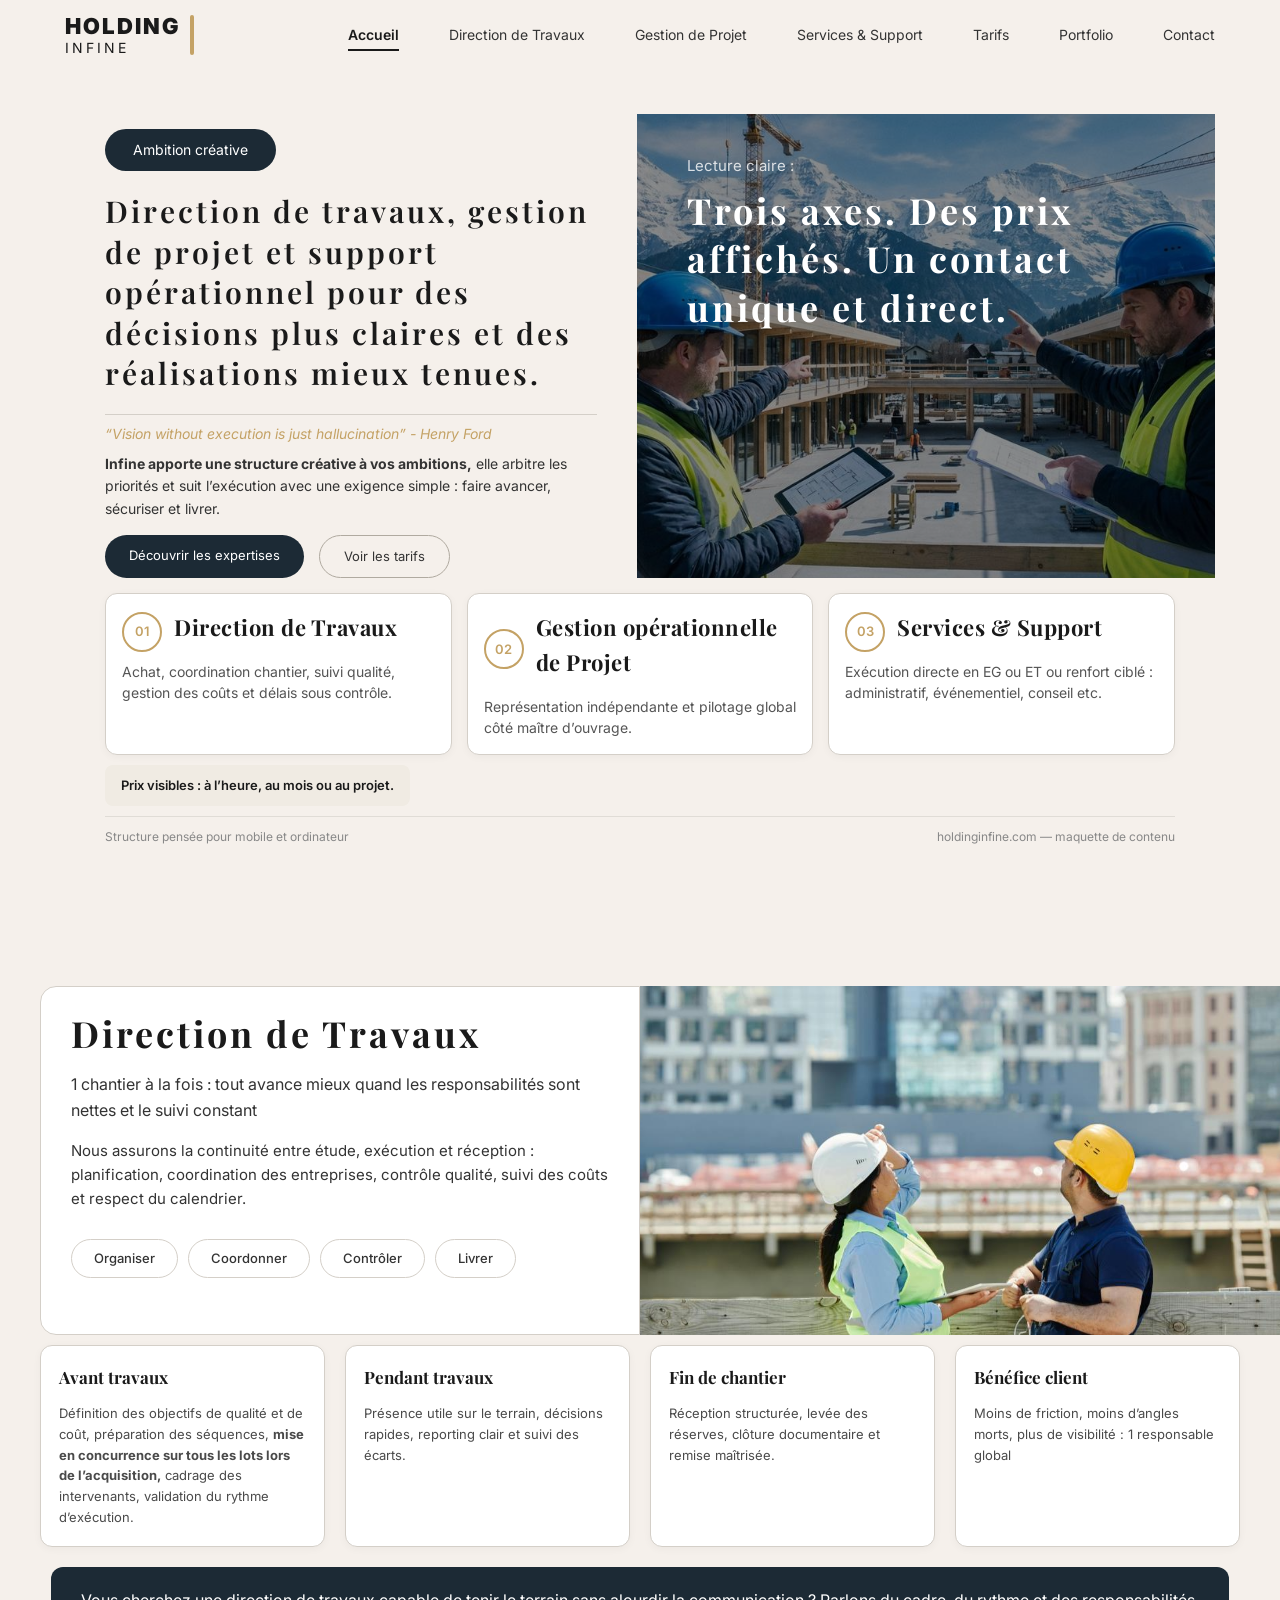
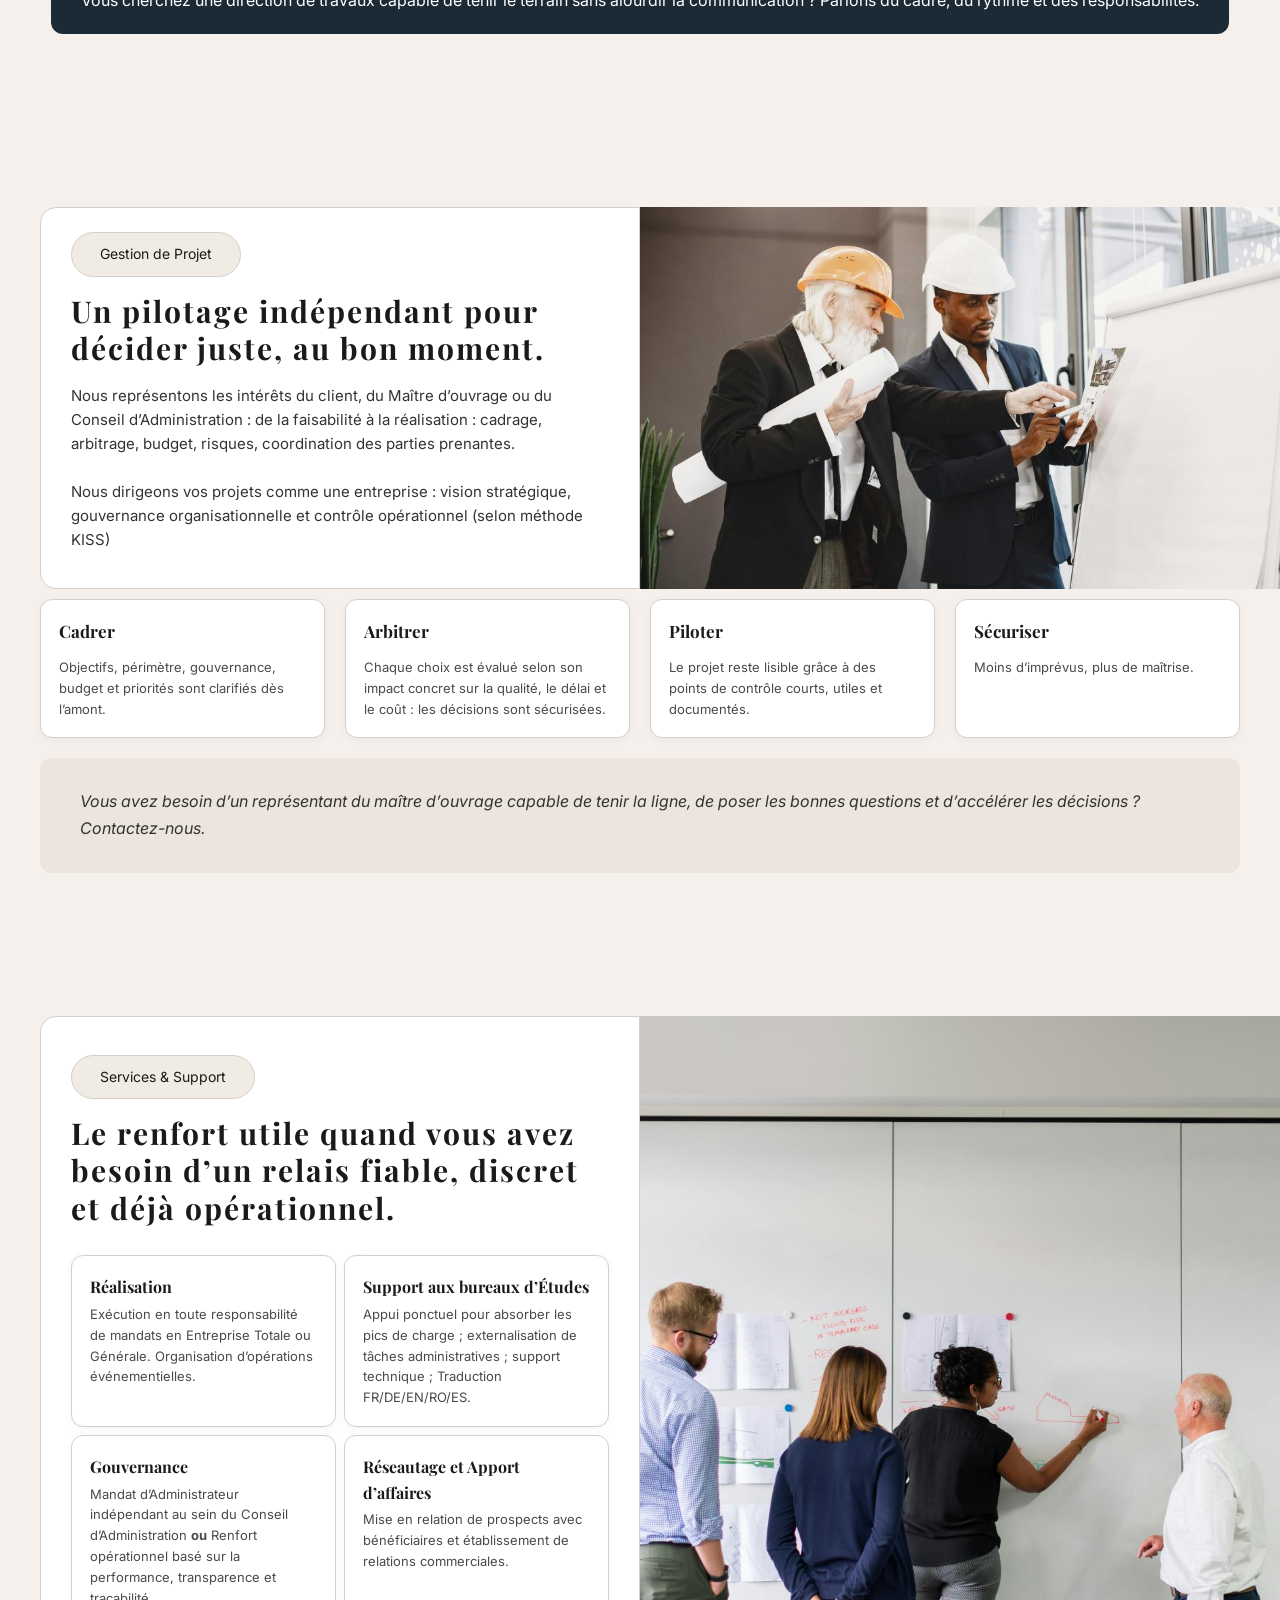
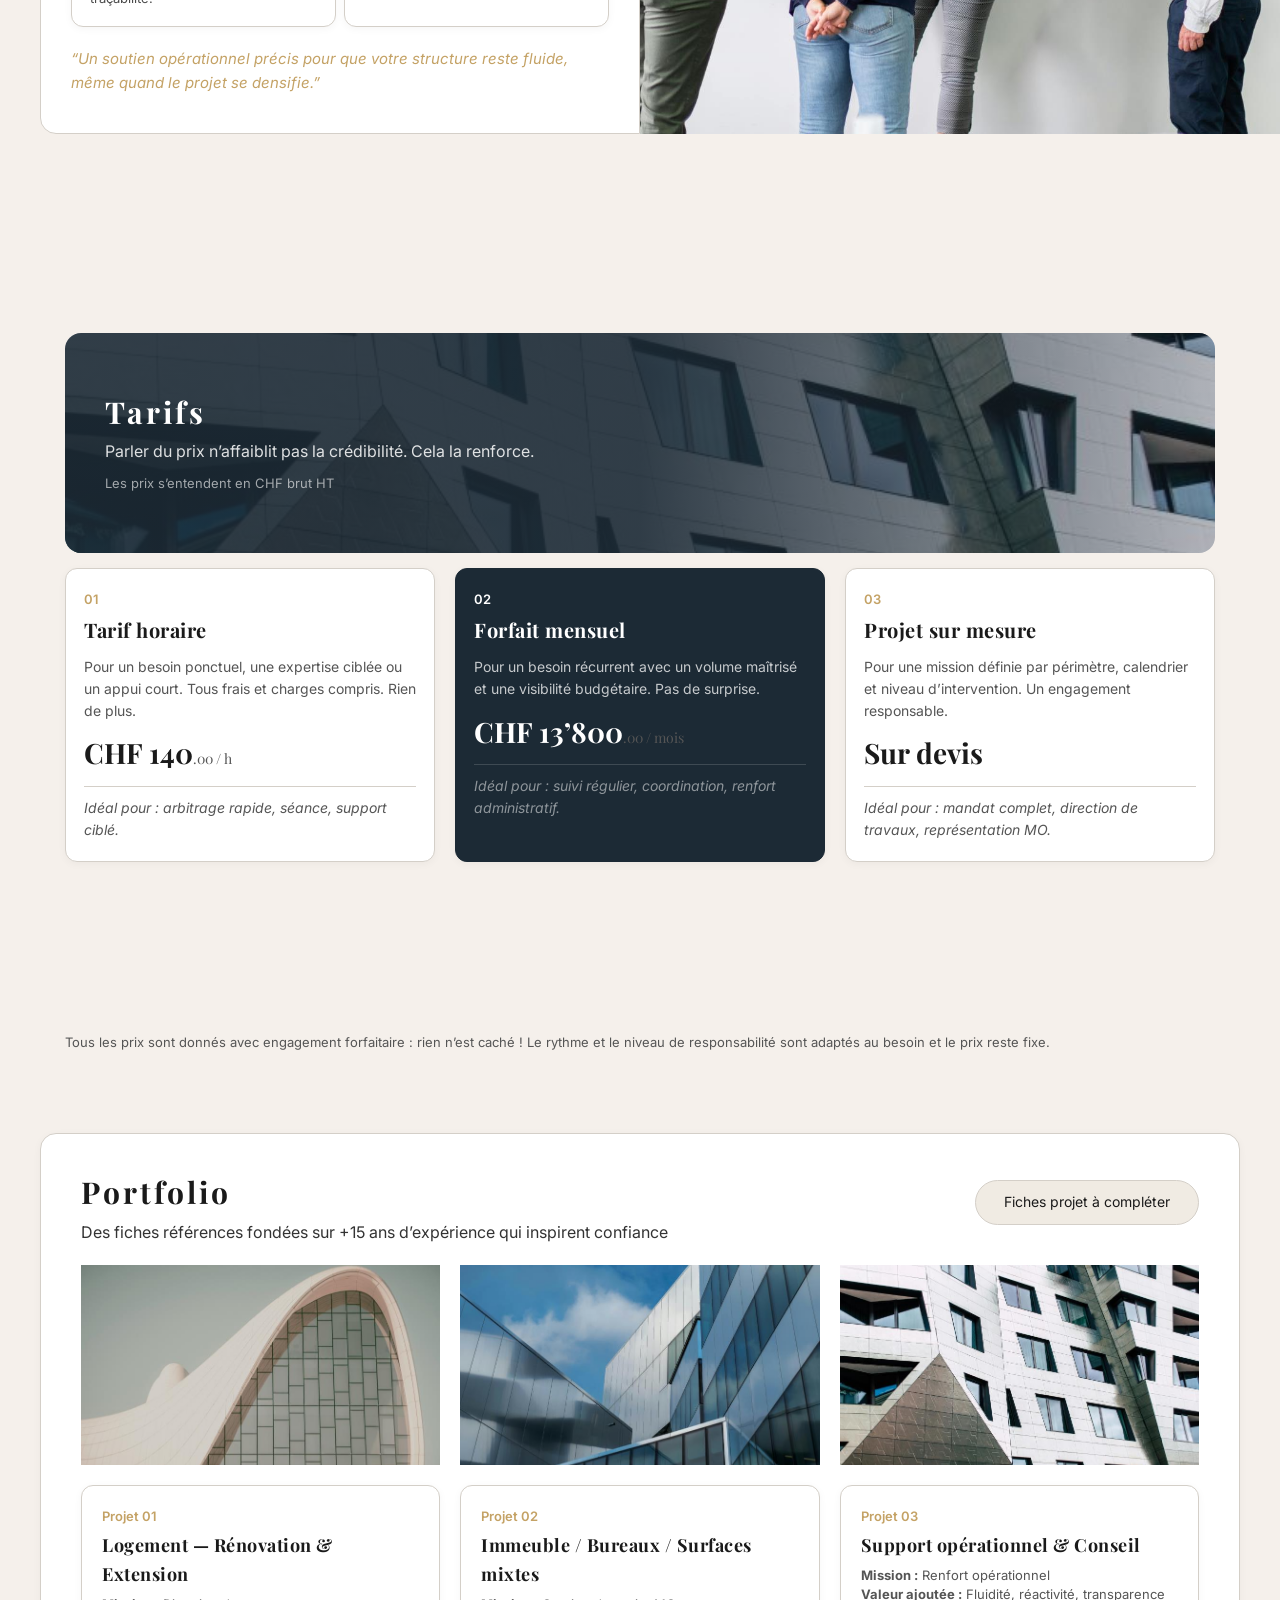
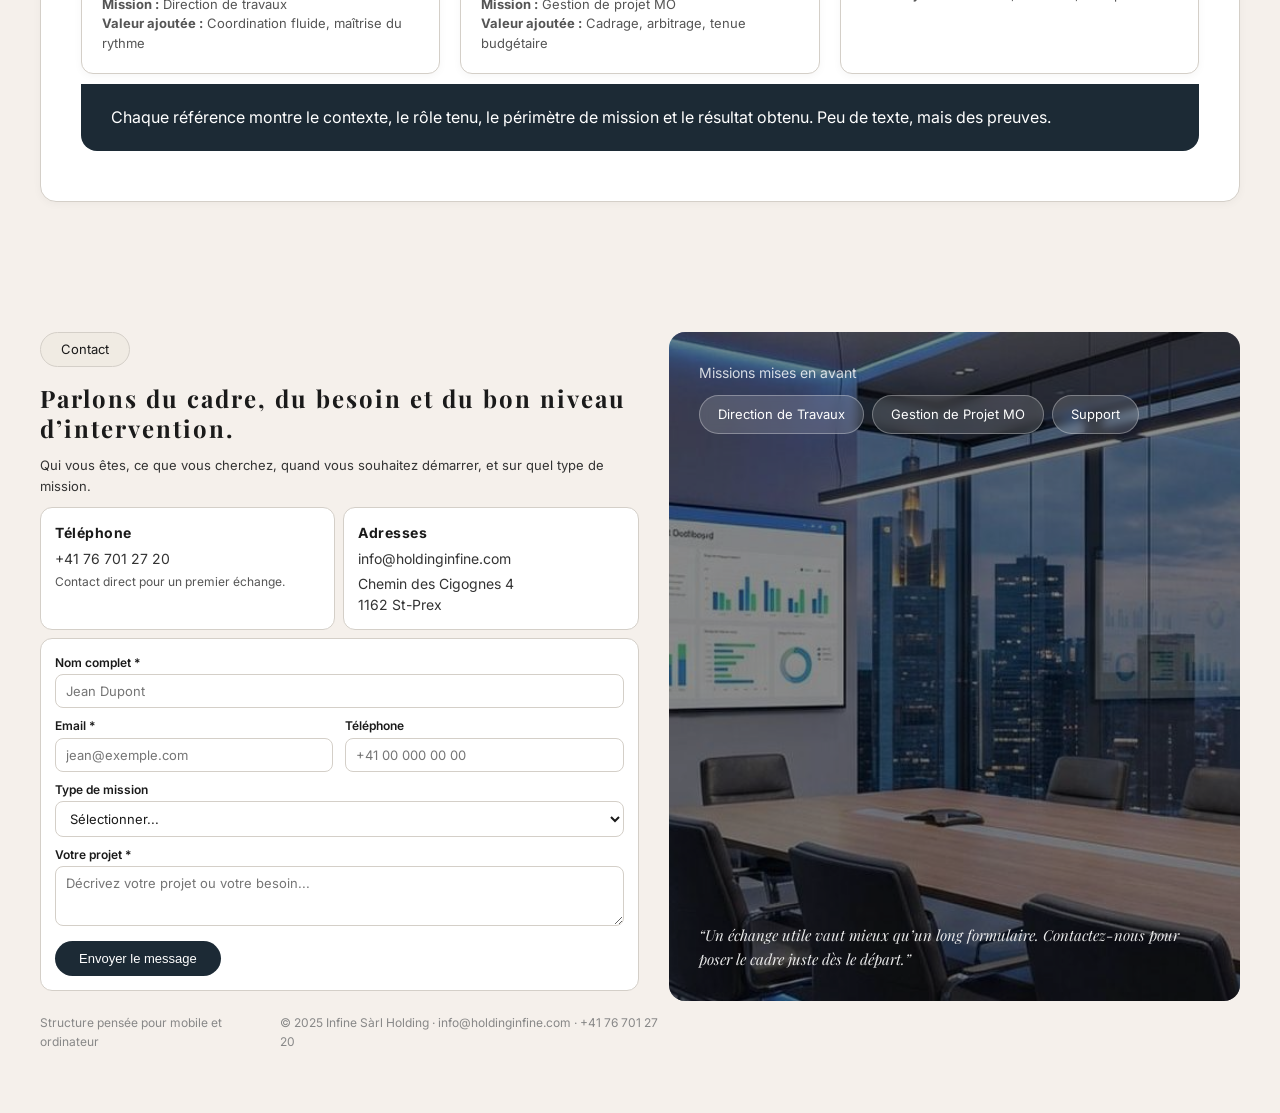
==== index.html @ 4857fe41 "Tarifs: hero image même largeur que les cartes (margin 65px)" ====
<!DOCTYPE html>
<html lang="fr">
<head>
  <meta charset="UTF-8">
  <meta name="viewport" content="width=device-width, initial-scale=1.0">
  <title>Holding Infine — Direction de Travaux & Gestion de Projet</title>
  <meta name="description" content="Direction de travaux, gestion de projet et support opérationnel. St-Prex, Suisse.">
  <link rel="preconnect" href="https://fonts.googleapis.com">
  <link href="https://fonts.googleapis.com/css2?family=Playfair+Display:ital,wght@0,400;0,600;0,700;1,400&family=Inter:wght@300;400;500;600;700;800&display=swap" rel="stylesheet">
  <style>
:root{
  --cream:#F5F0EB;--cream-dark:#EBE5DD;--gold:#C4A265;--gold-light:#D4A94B;
  --dark:#1A1A1A;--navy:#1C2A35;--body-text:#333;--gray:#555;--gray-light:#888;
  --border:#D4CFC8;--white:#FFF;--pill-bg:#F0EBE3;
}
*,*::before,*::after{box-sizing:border-box;margin:0;padding:0}
html{scroll-behavior:smooth;scroll-snap-type:y proximity}
body{font-family:'Inter',system-ui,sans-serif;color:var(--dark);background:var(--cream);font-size:15px;line-height:1.6}

/* NAV */
nav{position:sticky;top:0;z-index:100;background:var(--cream);padding:0 65px;display:flex;align-items:center;justify-content:space-between;height:70px}
.nav-brand{display:flex;align-items:center;gap:10px;text-decoration:none;color:var(--dark)}
.nav-brand-text{line-height:1.15}
.nav-brand-text .top{font-weight:900;font-size:22px;letter-spacing:2px;display:block}
.nav-brand-text .bot{font-weight:400;font-size:14px;letter-spacing:3px;color:var(--dark);display:block}
.nav-brand-bar{width:4px;height:40px;background:var(--gold);border-radius:2px}
.nav-links{display:flex;gap:50px;list-style:none;align-items:center}
.nav-links a{text-decoration:none;color:#333;font-size:14px;font-weight:400;padding-bottom:6px;border-bottom:2px solid transparent;transition:all .2s;white-space:nowrap}
.nav-links a:hover{color:var(--dark)}
.nav-links a.active{color:var(--dark);font-weight:600;border-bottom-color:var(--dark)}
.nav-toggle{display:none;background:none;border:none;cursor:pointer;flex-direction:column;gap:5px;padding:4px}
.nav-toggle span{display:block;width:22px;height:2px;background:var(--dark);border-radius:2px}

.container{max-width:1200px;margin:0 auto;padding:0 65px}

/* PILLS */
.pill{display:inline-block;padding:10px 28px;border-radius:25px;font-size:14px;font-weight:400}
.pill-dark{background:var(--navy);color:var(--white)}
.pill-light{background:var(--pill-bg);color:var(--dark);border:1px solid var(--border)}
.pill-outline{background:transparent;color:var(--body-text);border:1px solid var(--border);padding:8px 22px;font-size:13px;font-weight:500}

/* BUTTONS */
.btn{display:inline-block;padding:10px 24px;border-radius:25px;font-size:13px;font-weight:400;text-decoration:none;transition:all .2s;cursor:pointer;border:none}
.btn-dark{background:var(--navy);color:var(--white)}
.btn-dark:hover{background:#2B3545}
.btn-outline{border:1.5px solid #B0AAA0;color:#333;background:transparent}
.btn-outline:hover{background:var(--navy);color:var(--white)}
.btn-group{display:flex;gap:15px;flex-wrap:wrap}

/* TYPE */
h1,.h1{font-family:'Playfair Display',serif;font-size:36px;font-weight:600;line-height:1.4;color:var(--dark);letter-spacing:3px}
h2{font-family:'Playfair Display',serif;font-size:30px;font-weight:700;line-height:1.25;color:var(--dark);letter-spacing:3px;margin-bottom:8px}
h3{font-family:'Playfair Display',serif;font-size:22px;font-weight:700;color:var(--dark);letter-spacing:.5px;margin-bottom:8px}
h4{font-family:'Playfair Display',serif;font-size:17px;font-weight:700;color:var(--dark);margin-bottom:12px}
.sub{font-size:16px;color:var(--body-text);line-height:1.6}
.body-text{font-size:15px;color:var(--body-text);line-height:1.6}
.gold-italic{font-style:italic;color:var(--gold);font-size:14px;border-top:1px solid var(--border);padding-top:8px;margin-top:20px;margin-bottom:8px}

/* ===== PAGE 1: HERO ===== */
.hero{padding:15px 0 0}
.hero-grid{display:grid;grid-template-columns:46% 54%;gap:40px;min-height:420px}
.hero-left{padding:15px 0 0;display:flex;flex-direction:column}
.hero-left .pill{margin-bottom:20px;width:fit-content}
.hero-left h1{margin-bottom:0;font-size:30px;line-height:1.35}
.hero-left .body-text{margin-bottom:15px;font-size:14px}
.hero-right{position:relative;min-height:320px}
.hero-right img{width:100%;height:100%;object-fit:cover;display:block}
.hero-overlay{position:absolute;inset:0;background:rgba(0,0,0,.45);padding:40px 50px;display:flex;flex-direction:column;justify-content:flex-start}
.hero-overlay .label{font-size:15px;color:rgba(255,255,255,.8);margin-bottom:8px}
.hero-overlay p{font-family:'Playfair Display',serif;font-size:36px;font-weight:700;color:var(--white);line-height:1.35;letter-spacing:3px;max-width:500px}

/* SERVICE STRIP */
.svc-strip{display:grid;grid-template-columns:repeat(3,1fr);gap:15px;margin-top:15px}
.svc-card{background:var(--white);border:1px solid var(--border);border-radius:12px;padding:16px 16px;box-shadow:0 2px 8px rgba(0,0,0,.04)}
.svc-head{display:flex;align-items:center;gap:12px;margin-bottom:8px}
.svc-num{width:40px;height:40px;border-radius:50%;border:2px solid var(--gold);display:flex;align-items:center;justify-content:center;font-size:13px;font-weight:600;color:var(--gold);flex-shrink:0}
.svc-card h3{font-size:22px;letter-spacing:.5px}
.svc-card p{font-size:14px;color:var(--gray);line-height:1.5}
.prix-pill{display:inline-block;background:var(--pill-bg);color:var(--dark);padding:10px 16px;border-radius:8px;font-size:13px;font-weight:600;margin-top:10px}
.page-foot{display:flex;justify-content:space-between;padding:10px 0;margin-top:10px;border-top:1px solid #E0DCD6;font-size:12px;color:var(--gray-light)}

/* ===== INNER PAGES: 2-COL ===== */
.slide{scroll-snap-align:start;scroll-margin-top:70px}
.page-2col{display:grid;grid-template-columns:1fr 1fr;gap:0;margin:20px auto;max-width:1200px;min-height:460px}
.page-2col .page-img:last-child{margin-right:-65px}
.page-img{position:relative;overflow:hidden}
.page-img img{width:100%;height:100%;object-fit:cover;display:block}
.page-text-card{background:var(--white);border:1px solid var(--border);border-radius:0 16px 16px 0;padding:24px 30px;display:flex;flex-direction:column;justify-content:center}
.page-text-card.left-radius{border-radius:16px 0 0 16px}
.page-text-card .pill{margin-bottom:16px;width:fit-content}
.page-text-card h2{font-size:36px;letter-spacing:3px;margin-bottom:16px}
.page-text-card .sub{margin-bottom:16px}
.page-text-card .body-text{margin-bottom:12px}

/* TAGS */
.tags{display:flex;gap:10px;flex-wrap:wrap;margin:16px 0}

/* CARD GRIDS */
.card-row{display:grid;gap:20px;margin:20px auto;max-width:1200px;padding:0 0}
.card-row.cols-4{grid-template-columns:repeat(4,1fr)}
.card-row.cols-3{grid-template-columns:repeat(3,1fr)}
.card-row.cols-2{grid-template-columns:repeat(2,1fr)}
.card{background:var(--white);border:1px solid var(--border);border-radius:12px;padding:18px;box-shadow:0 2px 8px rgba(0,0,0,.04)}
.card p{font-size:13px;color:#4A4A4A;line-height:1.6}

/* DARK BANNER */
.dark-banner{background:var(--navy);color:var(--white);border-radius:12px;padding:20px 30px;margin:20px auto;max-width:1200px}
.dark-banner p{font-size:16px;line-height:1.7}
.dark-banner a{color:var(--white);text-decoration:none}

/* CTA BANNER */
.cta-banner{background:var(--cream-dark);border-radius:12px;padding:30px 40px;margin:20px auto;max-width:1200px}
.cta-banner p{font-size:16px;color:var(--body-text);line-height:1.7;font-style:italic}

/* SECTION BLOCK */
.section-block{margin:20px auto;max-width:1200px;background:var(--white);border:1px solid var(--border);border-radius:16px;padding:40px;box-shadow:0 2px 8px rgba(0,0,0,.04)}

/* TARIFS */
.tarif-hero{position:relative;border-radius:16px;overflow:hidden;margin:0 65px;height:220px}
.tarif-hero img{width:100%;height:100%;object-fit:cover;display:block}
.tarif-hero-overlay{position:absolute;inset:0;background:linear-gradient(to right,rgba(28,42,53,.9) 50%,rgba(28,42,53,.3) 100%);padding:40px;display:flex;flex-direction:column;justify-content:center}
.tarif-hero-overlay h2{color:var(--white);letter-spacing:3px}
.tarif-hero-overlay .sub{color:rgba(255,255,255,.85)}
.tarif-hero-overlay .ht{font-size:13px;color:rgba(255,255,255,.6);margin-top:8px}

.pricing-grid{display:grid;grid-template-columns:repeat(3,1fr);gap:20px;margin:15px 65px}
.pricing-card{background:var(--white);border:1px solid var(--border);border-radius:12px;padding:20px 18px;box-shadow:0 2px 8px rgba(0,0,0,.04)}
.pricing-card.dark{background:var(--navy);color:var(--white);border-color:var(--navy)}
.pricing-card.dark h3,.pricing-card.dark .price,.pricing-card.dark .pricing-num{color:var(--white)}
.pricing-card.dark p{color:rgba(255,255,255,.75)}
.pricing-card.dark .pricing-ideal{color:rgba(255,255,255,.5)}
.pricing-card.dark .price{color:var(--white)}
.pricing-card.dark hr{border-color:rgba(255,255,255,.15)}
.pricing-num{font-size:13px;font-weight:600;color:var(--gold);margin-bottom:4px}
.pricing-card h3{font-family:'Playfair Display',serif;font-size:20px;font-weight:700;margin-bottom:10px}
.price{font-family:'Playfair Display',serif;font-size:28px;font-weight:700;margin:10px 0 6px}
.price span{font-size:14px;font-weight:400;color:var(--gray)}
.pricing-card p{font-size:14px;color:var(--gray);line-height:1.55}
.pricing-card hr{border:none;border-top:1px solid var(--border);margin:10px 0}
.pricing-ideal{font-size:13px;color:var(--gray-light);font-style:italic}

/* PORTFOLIO */
.portfolio-imgs{display:grid;grid-template-columns:repeat(3,1fr);gap:20px;margin-bottom:20px}
.portfolio-imgs img{width:100%;height:200px;object-fit:cover;display:block}
.portfolio-cards{display:grid;grid-template-columns:repeat(3,1fr);gap:20px}
.pf-card{background:var(--white);border:1px solid var(--border);border-radius:12px;padding:20px;box-shadow:0 2px 8px rgba(0,0,0,.04)}
.pf-num{font-size:13px;font-weight:600;color:var(--gold);margin-bottom:4px}
.pf-card h3{font-size:18px;margin-bottom:6px}
.pf-card p{font-size:13px;color:var(--gray);line-height:1.5}

/* CONTACT */
.contact-2col{display:grid;grid-template-columns:1.1fr 1fr;gap:0;margin:20px auto;max-width:1200px;overflow:hidden}
.contact-left{padding:0 30px 0 0}
.contact-left .pill{margin-bottom:16px;display:inline-block}
.contact-left h2{letter-spacing:3px;margin-bottom:12px}
.contact-cards{display:grid;grid-template-columns:1fr 1fr;gap:8px;margin:10px 0}
.contact-card{background:var(--white);border:1px solid var(--border);border-radius:12px;padding:14px}
.contact-card.wide{grid-column:1/-1}
.contact-card strong{display:block;font-size:14px;font-weight:700;letter-spacing:.5px;margin-bottom:4px}
.contact-card p{font-size:14px;color:var(--body-text);line-height:1.5}
.contact-card a{color:var(--body-text);text-decoration:none}
.contact-right{position:relative;min-height:auto;border-radius:16px;overflow:hidden}
.contact-right img{width:100%;height:100%;object-fit:cover;display:block}
.contact-right-overlay{position:absolute;inset:0;background:rgba(0,0,0,.45);display:flex;flex-direction:column;justify-content:space-between;padding:30px}
.contact-right-overlay .top-label{font-size:14px;color:rgba(255,255,255,.8);margin-bottom:10px}
.contact-right-overlay .pills{display:flex;gap:8px;flex-wrap:wrap}
.pill-frosted{display:inline-block;background:rgba(255,255,255,.15);color:var(--white);border:1px solid rgba(255,255,255,.3);padding:8px 18px;border-radius:25px;font-size:13px;backdrop-filter:blur(4px)}
.contact-right-overlay .bottom-quote{font-family:'Playfair Display',serif;font-style:italic;font-size:15px;color:rgba(255,255,255,.9);line-height:1.6}

/* FORM */
.form-group{margin-bottom:8px}
.form-group label{display:block;font-size:12px;font-weight:600;margin-bottom:2px;color:var(--dark)}
.form-group input,.form-group select,.form-group textarea{width:100%;padding:8px 10px;border:1.5px solid var(--border);border-radius:8px;font-family:inherit;font-size:13px;color:var(--dark);background:var(--white);transition:border-color .2s}
.form-group input:focus,.form-group select:focus,.form-group textarea:focus{outline:none;border-color:var(--gold)}
.form-group textarea{resize:vertical;min-height:60px}

/* FOOTER */
footer{padding:18px 65px;display:flex;justify-content:space-between;font-size:12px;color:var(--gray-light);border-top:1px solid #E0DCD6;margin-top:25px}
footer a{color:var(--gray-light);text-decoration:none}
footer a:hover{color:var(--gold)}


/* SLIDES */
.slide{min-height:calc(100vh - 70px);display:flex;flex-direction:column;justify-content:center;padding:10px 0;overflow:hidden}
.slide-compact{min-height:calc(100vh - 70px);display:flex;flex-direction:column;justify-content:center;padding:10px 0}
.slide .page-2col{margin:0 auto!important;min-height:auto!important;flex-shrink:0}
.slide .card-row{margin:10px auto!important;max-width:1200px}
.slide .dark-banner{margin:10px auto!important}
.slide .cta-banner{margin:10px auto!important}

/* MOBILE */
@media(max-width:900px){
  nav{padding:0 20px}
  .container{padding:0 20px}
  .nav-links{display:none;flex-direction:column;position:absolute;top:70px;left:0;right:0;background:var(--cream);padding:16px 20px;border-bottom:1px solid var(--border);z-index:99;gap:8px}
  .nav-links.open{display:flex}
  .nav-toggle{display:flex}
  .hero-grid,.page-2col,.contact-2col{grid-template-columns:1fr}
  .hero-right,.page-img,.contact-right{min-height:250px}
  .svc-strip,.card-row.cols-4,.card-row.cols-3,.card-row.cols-2,.pricing-grid,.portfolio-imgs,.portfolio-cards,.contact-cards{grid-template-columns:1fr}
  .page-text-card{border-radius:0 0 16px 16px!important;padding:24px 20px}
  footer{flex-direction:column;gap:4px;text-align:center;padding:18px 20px}
}
  </style>
  <script>
  document.addEventListener('DOMContentLoaded',function(){
    var links=document.querySelectorAll('.nav-links a');
    var ids=['accueil','direction','gestion','support','tarifs','portfolio','contact'];
    var isScrolling=false;

    // Update active nav on scroll
    function updateNav(){
      var st=window.scrollY+120;
      for(var i=ids.length-1;i>=0;i--){
        var el=document.getElementById(ids[i]);
        if(el&&el.offsetTop<=st){
          links.forEach(function(a){a.classList.remove('active')});
          links[i].classList.add('active');
          break;
        }
      }
    }
    window.addEventListener('scroll',updateNav);

    // PowerPoint-style: scroll snaps to next/prev section
    var currentIdx=0;
    function getClosestSection(){
      var st=window.scrollY+200;
      for(var i=ids.length-1;i>=0;i--){
        var el=document.getElementById(ids[i]);
        if(el&&el.offsetTop<=st) return i;
      }
      return 0;
    }

    window.addEventListener('wheel',function(e){
      if(isScrolling) { e.preventDefault(); return; }
      currentIdx=getClosestSection();
      if(e.deltaY>0){
        // Scroll down
        if(currentIdx<ids.length-1){
          e.preventDefault();
          isScrolling=true;
          currentIdx++;
          document.getElementById(ids[currentIdx]).scrollIntoView({behavior:'smooth',block:'start'});
          setTimeout(function(){isScrolling=false},800);
        }
      } else {
        // Scroll up
        if(currentIdx>0){
          e.preventDefault();
          isScrolling=true;
          currentIdx--;
          document.getElementById(ids[currentIdx]).scrollIntoView({behavior:'smooth',block:'start'});
          setTimeout(function(){isScrolling=false},800);
        }
      }
    },{passive:false});

    // Nav clicks also update index
    links.forEach(function(a,i){
      a.addEventListener('click',function(e){
        e.preventDefault();
        currentIdx=i;
        isScrolling=true;
        document.getElementById(ids[i]).scrollIntoView({behavior:'smooth',block:'start'});
        setTimeout(function(){isScrolling=false},800);
      });
    });
  });
  </script>
</head>
<body>

<nav>
  <a class="nav-brand" href="#accueil">
    <div class="nav-brand-text"><span class="top">HOLDING</span><span class="bot">INFINE</span></div>
    <div class="nav-brand-bar"></div>
  </a>
  <button class="nav-toggle" onclick="this.nextElementSibling.classList.toggle('open')"><span></span><span></span><span></span></button>
  <ul class="nav-links">
    <li><a href="#accueil" class="active">Accueil</a></li>
    <li><a href="#direction">Direction de Travaux</a></li>
    <li><a href="#gestion">Gestion de Projet</a></li>
    <li><a href="#support">Services &amp; Support</a></li>
    <li><a href="#tarifs">Tarifs</a></li>
    <li><a href="#portfolio">Portfolio</a></li>
    <li><a href="#contact">Contact</a></li>
  </ul>
</nav>

<!-- ===== ACCUEIL ===== -->
<div id="accueil" class="slide"><section class="hero" style="padding:0;width:100%">
  <div class="container">
    <div class="hero-grid">
      <div class="hero-left">
        <span class="pill pill-dark">Ambition cr&eacute;ative</span>
        <h1>Direction de travaux, gestion de projet et support op&eacute;rationnel pour des d&eacute;cisions plus claires et des r&eacute;alisations mieux tenues.</h1>
        <p class="gold-italic">&ldquo;Vision without execution is just hallucination&rdquo; - Henry Ford</p>
        <p class="body-text"><strong>Infine apporte une structure cr&eacute;ative &agrave; vos ambitions,</strong> elle arbitre les priorit&eacute;s et suit l&rsquo;ex&eacute;cution avec une exigence simple&nbsp;: faire avancer, s&eacute;curiser et livrer.</p>
        <div class="btn-group">
          <a href="#direction" class="btn btn-dark">D&eacute;couvrir les expertises</a>
          <a href="#tarifs" class="btn btn-outline">Voir les tarifs</a>
        </div>
      </div>
      <div class="hero-right">
        <img src="assets/hero-direction.jpg" alt="Architecture">
        <div class="hero-overlay">
          <span class="label">Lecture claire&nbsp;:</span>
          <p>Trois axes. Des prix affich&eacute;s. Un contact unique et direct.</p>
        </div>
      </div>
    </div>
    <div class="svc-strip">
      <div class="svc-card"><div class="svc-head"><div class="svc-num">01</div><h3>Direction de Travaux</h3></div><p>Achat, coordination chantier, suivi qualit&eacute;, gestion des co&ucirc;ts et d&eacute;lais sous contr&ocirc;le.</p></div>
      <div class="svc-card"><div class="svc-head"><div class="svc-num">02</div><h3>Gestion op&eacute;rationnelle de Projet</h3></div><p>Repr&eacute;sentation ind&eacute;pendante et pilotage global c&ocirc;t&eacute; ma&icirc;tre d&rsquo;ouvrage.</p></div>
      <div class="svc-card"><div class="svc-head"><div class="svc-num">03</div><h3>Services &amp; Support</h3></div><p>Ex&eacute;cution directe en EG ou ET ou renfort cibl&eacute;&nbsp;: administratif, &eacute;v&eacute;nementiel, conseil etc.</p></div>
    </div>
    <span class="prix-pill">Prix visibles&nbsp;: &agrave; l&rsquo;heure, au mois ou au projet.</span>
    <div class="page-foot">
      <span>Structure pens&eacute;e pour mobile et ordinateur</span>
      <span>holdinginfine.com &mdash; maquette de contenu</span>
    </div>
  </div>
</section></div>

<!-- ===== DIRECTION DE TRAVAUX ===== -->
<div id="direction" class="slide"><div class="page-2col" style="max-width:1200px;margin:0 auto">
  <div class="page-text-card" style="border-radius:16px 0 0 16px">
    <h2>Direction de Travaux</h2>
    <p class="sub">1 chantier &agrave; la fois&nbsp;: tout avance mieux quand les responsabilit&eacute;s sont nettes et le suivi constant</p>
    <p class="body-text">Nous assurons la continuit&eacute; entre &eacute;tude, ex&eacute;cution et r&eacute;ception&nbsp;: planification, coordination des entreprises, contr&ocirc;le qualit&eacute;, suivi des co&ucirc;ts et respect du calendrier.</p>
    <div class="tags">
      <span class="pill pill-outline">Organiser</span>
      <span class="pill pill-outline">Coordonner</span>
      <span class="pill pill-outline">Contr&ocirc;ler</span>
      <span class="pill pill-outline">Livrer</span>
    </div>
  </div>
  <div class="page-img"><img src="assets/direction-travaux.jpeg" alt="Direction de travaux" loading="lazy"></div>
</div>
<div class="card-row cols-4">
  <div class="card"><h4>Avant travaux</h4><p>D&eacute;finition des objectifs de qualit&eacute; et de co&ucirc;t, pr&eacute;paration des s&eacute;quences, <strong>mise en concurrence sur tous les lots lors de l&rsquo;acquisition,</strong> cadrage des intervenants, validation du rythme d&rsquo;ex&eacute;cution.</p></div>
  <div class="card"><h4>Pendant travaux</h4><p>Pr&eacute;sence utile sur le terrain, d&eacute;cisions rapides, reporting clair et suivi des &eacute;carts.</p></div>
  <div class="card"><h4>Fin de chantier</h4><p>R&eacute;ception structur&eacute;e, lev&eacute;e des r&eacute;serves, cl&ocirc;ture documentaire et remise ma&icirc;tris&eacute;e.</p></div>
  <div class="card"><h4>B&eacute;n&eacute;fice client</h4><p>Moins de friction, moins d&rsquo;angles morts, plus de visibilit&eacute;&nbsp;: 1 responsable global</p></div>
</div>
<div class="dark-banner" style="max-width:1200px;margin:10px auto">
  <p>Vous cherchez une direction de travaux capable de tenir le terrain sans alourdir la communication&nbsp;? Parlons du cadre, du rythme et des responsabilit&eacute;s.</p>
</div></div>

<!-- ===== GESTION DE PROJET ===== -->
<div id="gestion" class="slide"><div class="page-2col" style="max-width:1200px;margin:0 auto">
  <div class="page-text-card" style="border-radius:16px 0 0 16px">
    <span class="pill pill-light">Gestion de Projet</span>
    <h2 style="font-size:30px;letter-spacing:2px">Un pilotage ind&eacute;pendant pour d&eacute;cider juste, au bon moment.</h2>
    <p class="body-text">Nous repr&eacute;sentons les int&eacute;r&ecirc;ts du client, du Ma&icirc;tre d&rsquo;ouvrage ou du Conseil d&rsquo;Administration&nbsp;: de la faisabilit&eacute; &agrave; la r&eacute;alisation&nbsp;: cadrage, arbitrage, budget, risques, coordination des parties prenantes.</p>
    <p class="body-text" style="margin-top:12px">Nous dirigeons vos projets comme une entreprise&nbsp;: vision strat&eacute;gique, gouvernance organisationnelle et contr&ocirc;le op&eacute;rationnel (selon m&eacute;thode KISS)</p>
  </div>
  <div class="page-img"><img src="assets/gestion-projet.jpeg" alt="Gestion de projet" loading="lazy"></div>
</div>
<div class="card-row cols-4">
  <div class="card"><h4>Cadrer</h4><p>Objectifs, p&eacute;rim&egrave;tre, gouvernance, budget et priorit&eacute;s sont clarifi&eacute;s d&egrave;s l&rsquo;amont.</p></div>
  <div class="card"><h4>Arbitrer</h4><p>Chaque choix est &eacute;valu&eacute; selon son impact concret sur la qualit&eacute;, le d&eacute;lai et le co&ucirc;t&nbsp;: les d&eacute;cisions sont s&eacute;curis&eacute;es.</p></div>
  <div class="card"><h4>Piloter</h4><p>Le projet reste lisible gr&acirc;ce &agrave; des points de contr&ocirc;le courts, utiles et document&eacute;s.</p></div>
  <div class="card"><h4>S&eacute;curiser</h4><p>Moins d&rsquo;impr&eacute;vus, plus de ma&icirc;trise.</p></div>
</div>
<div class="cta-banner">
  <p>Vous avez besoin d&rsquo;un repr&eacute;sentant du ma&icirc;tre d&rsquo;ouvrage capable de tenir la ligne, de poser les bonnes questions et d&rsquo;acc&eacute;l&eacute;rer les d&eacute;cisions&nbsp;? Contactez-nous.</p>
</div></div>

<!-- ===== SERVICES & SUPPORT ===== -->
<div id="support" class="slide"><div class="page-2col" style="max-width:1200px;margin:0 auto">
  <div class="page-text-card" style="border-radius:16px 0 0 16px">
    <span class="pill pill-light">Services &amp; Support</span>
    <h2 style="font-size:30px;letter-spacing:2px">Le renfort utile quand vous avez besoin d&rsquo;un relais fiable, discret et d&eacute;j&agrave; op&eacute;rationnel.</h2>
    <div style="display:grid;grid-template-columns:1fr 1fr;gap:8px;margin-top:12px">
      <div class="card"><h4 style="font-size:16px;margin-bottom:4px">R&eacute;alisation</h4><p>Ex&eacute;cution en toute responsabilit&eacute; de mandats en Entreprise Totale ou G&eacute;n&eacute;rale. Organisation d&rsquo;op&eacute;rations &eacute;v&eacute;nementielles.</p></div>
      <div class="card"><h4 style="font-size:16px;margin-bottom:4px">Support aux bureaux d&rsquo;&Eacute;tudes</h4><p>Appui ponctuel pour absorber les pics de charge&nbsp;; externalisation de t&acirc;ches administratives&nbsp;; support technique&nbsp;; Traduction FR/DE/EN/RO/ES.</p></div>
      <div class="card"><h4 style="font-size:16px;margin-bottom:4px">Gouvernance</h4><p>Mandat d&rsquo;Administrateur ind&eacute;pendant au sein du Conseil d&rsquo;Administration <strong>ou</strong> Renfort op&eacute;rationnel bas&eacute; sur la performance, transparence et tra&ccedil;abilit&eacute;.</p></div>
      <div class="card"><h4 style="font-size:16px;margin-bottom:4px">R&eacute;seautage et Apport d&rsquo;affaires</h4><p>Mise en relation de prospects avec b&eacute;n&eacute;ficiaires et &eacute;tablissement de relations commerciales.</p></div>
    </div>
    <p style="font-style:italic;color:var(--gold);font-size:15px;margin-top:20px;line-height:1.6">&ldquo;Un soutien op&eacute;rationnel pr&eacute;cis pour que votre structure reste fluide, m&ecirc;me quand le projet se densifie.&rdquo;</p>
  </div>
  <div class="page-img"><img src="assets/services-support.jpeg" alt="Services et support" loading="lazy"></div>
</div></div>

<!-- ===== TARIFS ===== -->
<div id="tarifs" class="slide"><div class="tarif-hero">
  <img src="assets/portfolio-3.jpeg" alt="Architecture" loading="lazy">
  <div class="tarif-hero-overlay">
    <h2 style="color:var(--white)">Tarifs</h2>
    <p class="sub" style="color:rgba(255,255,255,.85)">Parler du prix n&rsquo;affaiblit pas la cr&eacute;dibilit&eacute;. Cela la renforce.</p>
    <p class="ht">Les prix s&rsquo;entendent en CHF brut HT</p>
  </div>
</div>
<div class="pricing-grid">
  <div class="pricing-card">
    <div class="pricing-num">01</div>
    <h3>Tarif horaire</h3>
    <p>Pour un besoin ponctuel, une expertise cibl&eacute;e ou un appui court. Tous frais et charges compris. Rien de plus.</p>
    <div class="price">CHF 140<span>.00 / h</span></div>
    <hr><p class="pricing-ideal">Id&eacute;al pour&nbsp;: arbitrage rapide, s&eacute;ance, support cibl&eacute;.</p>
  </div>
  <div class="pricing-card dark">
    <div class="pricing-num">02</div>
    <h3>Forfait mensuel</h3>
    <p>Pour un besoin r&eacute;current avec un volume ma&icirc;tris&eacute; et une visibilit&eacute; budg&eacute;taire. Pas de surprise.</p>
    <div class="price">CHF 13&rsquo;800<span>.00 / mois</span></div>
    <hr><p class="pricing-ideal">Id&eacute;al pour&nbsp;: suivi r&eacute;gulier, coordination, renfort administratif.</p>
  </div>
  <div class="pricing-card">
    <div class="pricing-num">03</div>
    <h3>Projet sur mesure</h3>
    <p>Pour une mission d&eacute;finie par p&eacute;rim&egrave;tre, calendrier et niveau d&rsquo;intervention. Un engagement responsable.</p>
    <div class="price">Sur devis</div>
    <hr><p class="pricing-ideal">Id&eacute;al pour&nbsp;: mandat complet, direction de travaux, repr&eacute;sentation MO.</p>
  </div>
</div></div>
<p style="font-size:13px;color:var(--gray);margin:12px 65px 0;line-height:1.6">Tous les prix sont donn&eacute;s avec engagement forfaitaire&nbsp;: rien n&rsquo;est cach&eacute;&nbsp;! Le rythme et le niveau de responsabilit&eacute; sont adapt&eacute;s au besoin et le prix reste fixe.</p>

<!-- ===== PORTFOLIO ===== -->
<div id="portfolio" class="slide"><div class="section-block">
  <div style="display:flex;justify-content:space-between;align-items:flex-start;margin-bottom:20px">
    <div><h2>Portfolio</h2><p class="sub">Des fiches r&eacute;f&eacute;rences fond&eacute;es sur +15 ans d&rsquo;exp&eacute;rience qui inspirent confiance</p></div>
    <span class="pill pill-light" style="flex-shrink:0;margin-top:6px">Fiches projet &agrave; compl&eacute;ter</span>
  </div>
  <div class="portfolio-imgs">
    <img src="assets/portfolio-1.jpeg" alt="Projet 1" loading="lazy">
    <img src="assets/portfolio-2.jpeg" alt="Projet 2" loading="lazy">
    <img src="assets/portfolio-3.jpeg" alt="Projet 3" loading="lazy">
  </div>
  <div class="portfolio-cards">
    <div class="pf-card"><div class="pf-num">Projet 01</div><h3>Logement &mdash; R&eacute;novation &amp; Extension</h3><p><strong>Mission&nbsp;:</strong> Direction de travaux<br><strong>Valeur ajout&eacute;e&nbsp;:</strong> Coordination fluide, ma&icirc;trise du rythme</p></div>
    <div class="pf-card"><div class="pf-num">Projet 02</div><h3>Immeuble / Bureaux / Surfaces mixtes</h3><p><strong>Mission&nbsp;:</strong> Gestion de projet MO<br><strong>Valeur ajout&eacute;e&nbsp;:</strong> Cadrage, arbitrage, tenue budg&eacute;taire</p></div>
    <div class="pf-card"><div class="pf-num">Projet 03</div><h3>Support op&eacute;rationnel &amp; Conseil</h3><p><strong>Mission&nbsp;:</strong> Renfort op&eacute;rationnel<br><strong>Valeur ajout&eacute;e&nbsp;:</strong> Fluidit&eacute;, r&eacute;activit&eacute;, transparence</p></div>
  </div>
  <div class="dark-banner" style="margin:20px -40px -40px;border-radius:0 0 16px 16px">
    <p>Chaque r&eacute;f&eacute;rence montre le contexte, le r&ocirc;le tenu, le p&eacute;rim&egrave;tre de mission et le r&eacute;sultat obtenu. Peu de texte, mais des preuves.</p>
  </div>
</div></div>

<!-- ===== CONTACT ===== -->
<div id="contact" class="slide"><div class="contact-2col">
  <div class="contact-left">
    <span class="pill pill-light" style="padding:6px 20px;font-size:13px">Contact</span>
    <h2 style="font-size:24px;letter-spacing:2px">Parlons du cadre, du besoin et du bon niveau d&rsquo;intervention.</h2>
    <p class="body-text" style="margin-bottom:8px;font-size:13px">Qui vous &ecirc;tes, ce que vous cherchez, quand vous souhaitez d&eacute;marrer, et sur quel type de mission.</p>
    <div class="contact-cards">
      <div class="contact-card"><strong>T&eacute;l&eacute;phone</strong><p><a href="tel:+41767012720">+41 76 701 27 20</a></p><p style="font-size:12px;color:var(--gray);margin-top:4px">Contact direct pour un premier &eacute;change.</p></div>
      <div class="contact-card"><strong>Adresses</strong><p><a href="mailto:info@holdinginfine.com">info@holdinginfine.com</a></p><p style="margin-top:4px">Chemin des Cigognes 4<br>1162 St-Prex</p></div>
      <div class="contact-card wide">
        <form name="contact" method="POST" data-netlify="true" netlify-honeypot="bot-field">
          <input type="hidden" name="form-name" value="contact">
          <p style="display:none"><input name="bot-field"></p>
          <div class="form-group"><label>Nom complet *</label><input type="text" name="nom" required placeholder="Jean Dupont"></div>
          <div style="display:grid;grid-template-columns:1fr 1fr;gap:12px">
            <div class="form-group"><label>Email *</label><input type="email" name="email" required placeholder="jean@exemple.com"></div>
            <div class="form-group"><label>T&eacute;l&eacute;phone</label><input type="tel" name="telephone" placeholder="+41 00 000 00 00"></div>
          </div>
          <div class="form-group"><label>Type de mission</label><select name="mission"><option value="">S&eacute;lectionner...</option><option>Direction de Travaux</option><option>Gestion de Projet</option><option>Services &amp; Support</option><option>Autre</option></select></div>
          <div class="form-group"><label>Votre projet *</label><textarea name="message" required placeholder="D&eacute;crivez votre projet ou votre besoin..."></textarea></div>
          <button type="submit" class="btn btn-dark">Envoyer le message</button>
        </form>
      </div>
    </div>
  </div>
  <div class="contact-right">
    <img src="assets/hero-gestion.jpg" alt="Contact" loading="lazy">
    <div class="contact-right-overlay">
      <div><div class="top-label">Missions mises en avant</div><div class="pills"><span class="pill-frosted">Direction de Travaux</span><span class="pill-frosted">Gestion de Projet MO</span><span class="pill-frosted">Support</span></div></div>
      <p class="bottom-quote">&ldquo;Un &eacute;change utile vaut mieux qu&rsquo;un long formulaire. Contactez-nous pour poser le cadre juste d&egrave;s le d&eacute;part.&rdquo;</p>
    </div>
  </div>
<footer style="border:none;margin:0;padding:12px 0">
  <span>Structure pens&eacute;e pour mobile et ordinateur</span>
  <span>&copy; 2025 Infine S&agrave;rl Holding &middot; <a href="mailto:info@holdinginfine.com">info@holdinginfine.com</a> &middot; <a href="tel:+41767012720">+41 76 701 27 20</a></span>
</footer>
</div></div>

</body>
</html>
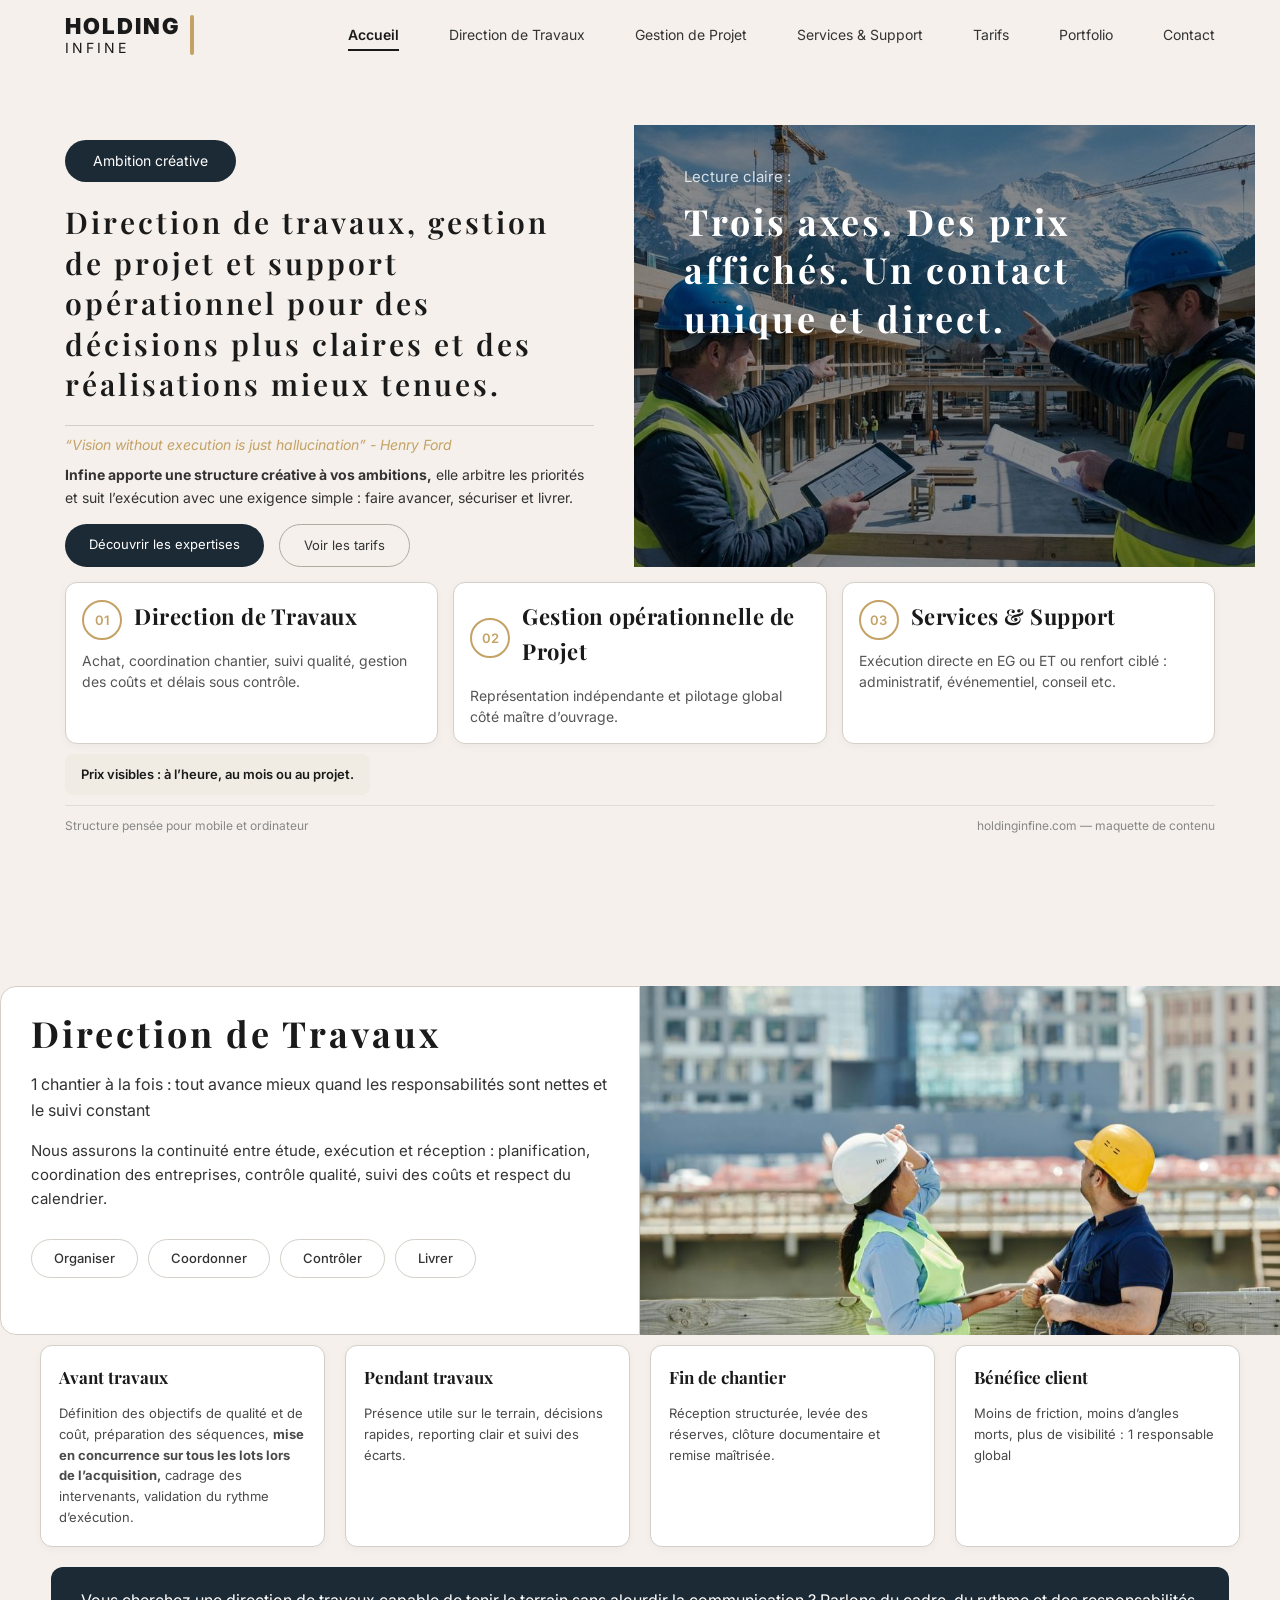
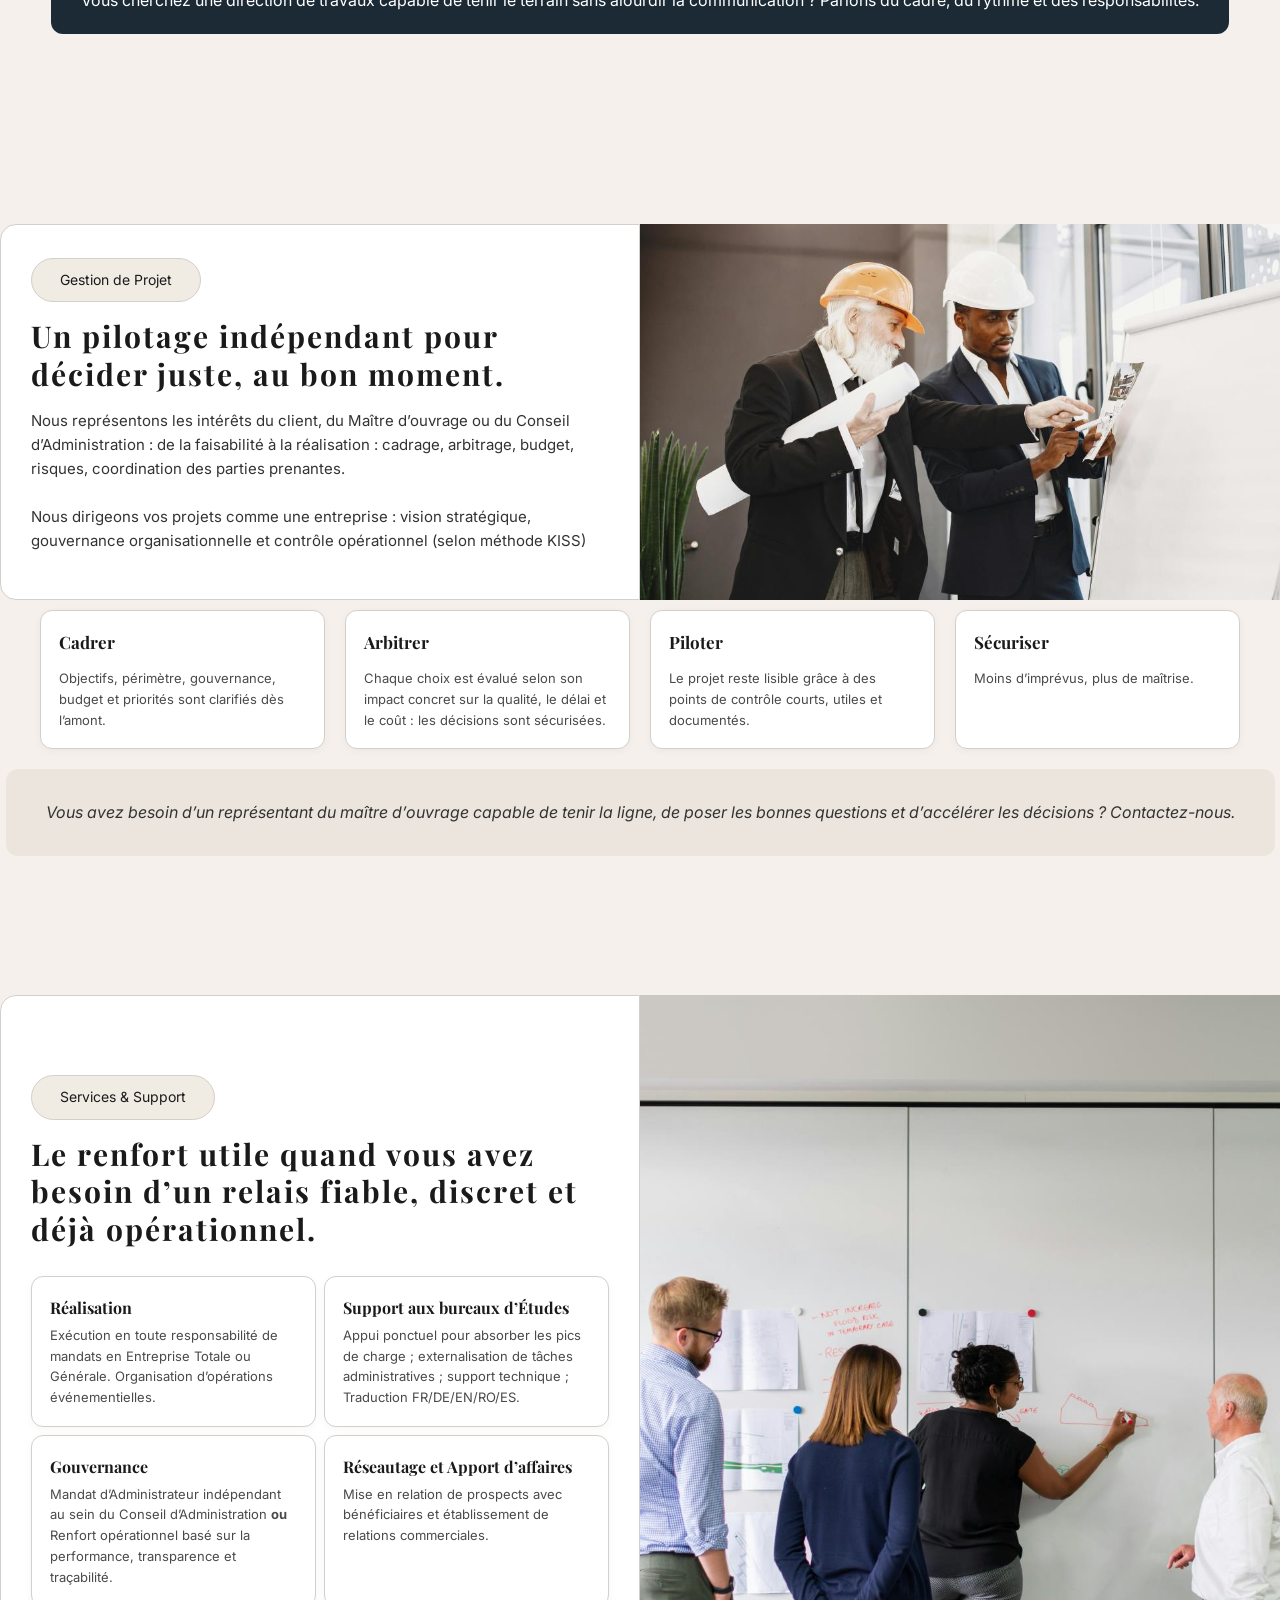
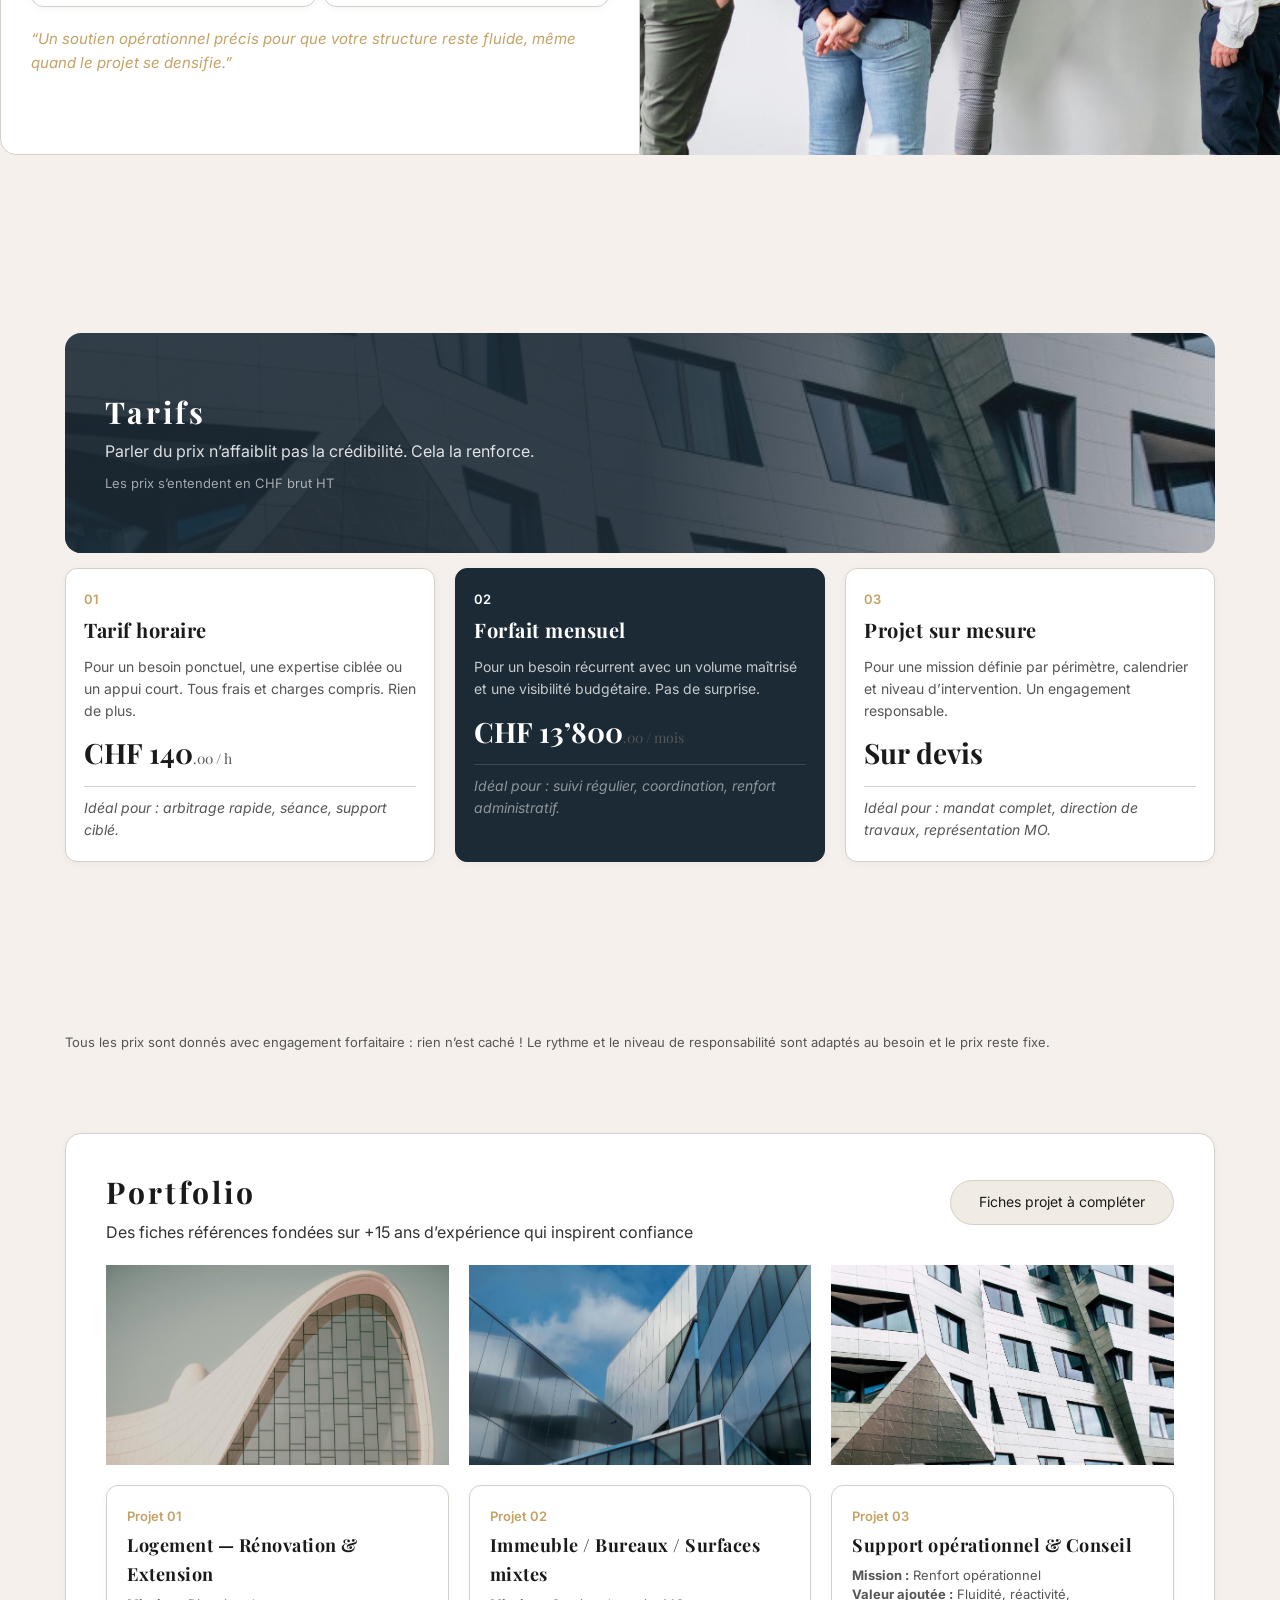
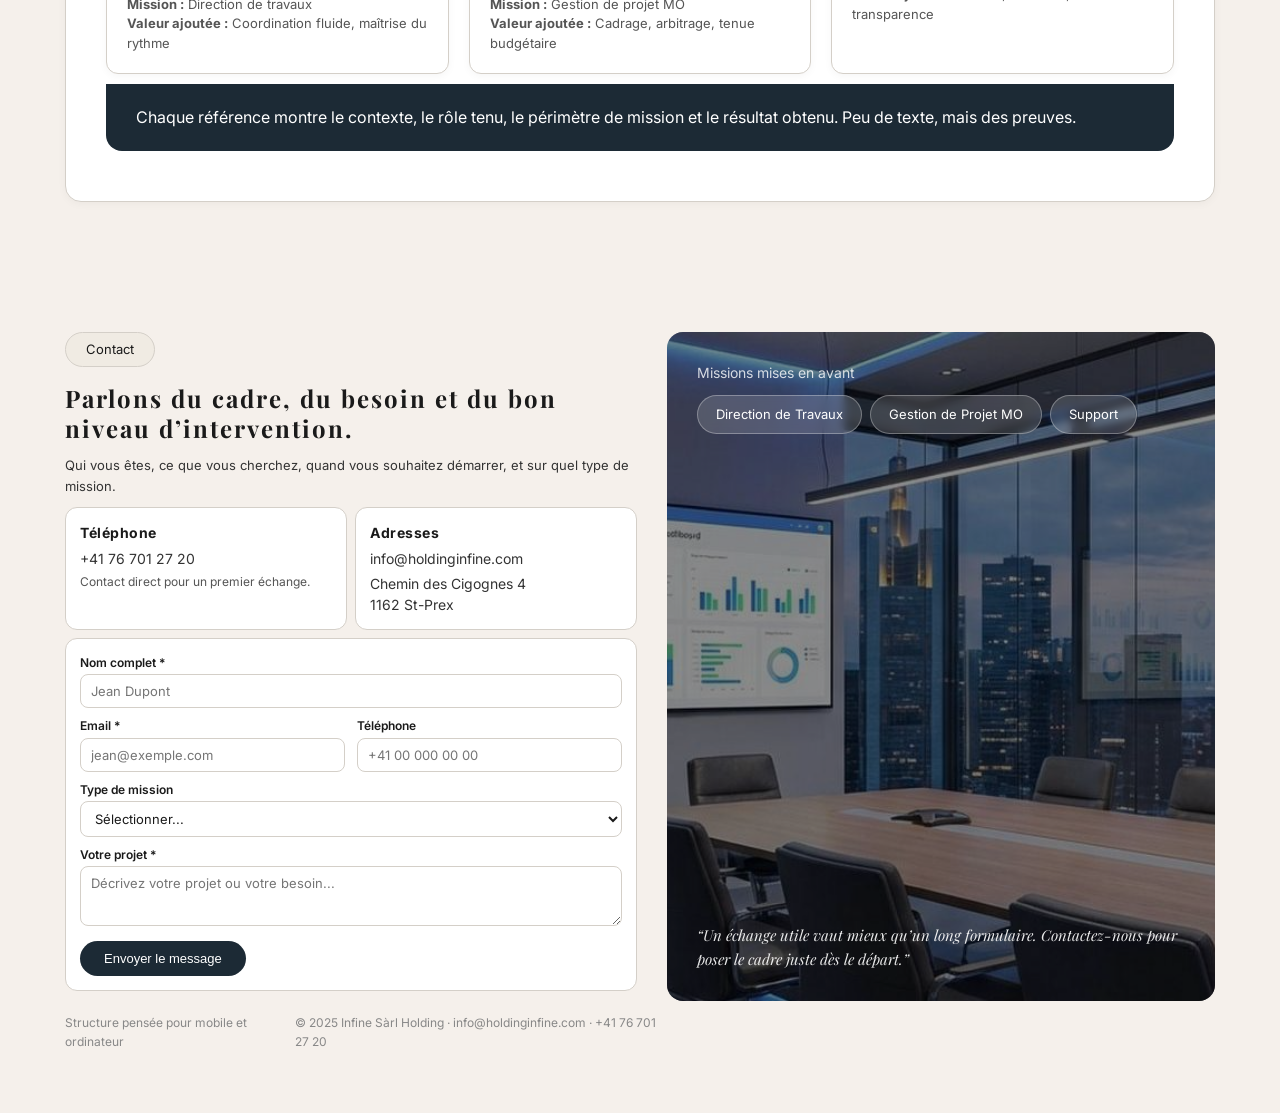
==== commit 52f58cff: "Largeur uniforme 65px margins sur toutes les pages" ====
--- a/index.html
+++ b/index.html
@@ -31,7 +31,7 @@
 .nav-toggle{display:none;background:none;border:none;cursor:pointer;flex-direction:column;gap:5px;padding:4px}
 .nav-toggle span{display:block;width:22px;height:2px;background:var(--dark);border-radius:2px}
 
-.container{max-width:1200px;margin:0 auto;padding:0 65px}
+.container{margin:0;padding:0 65px}
 
 /* PILLS */
 .pill{display:inline-block;padding:10px 28px;border-radius:25px;font-size:14px;font-weight:400}
@@ -81,7 +81,7 @@
 
 /* ===== INNER PAGES: 2-COL ===== */
 .slide{scroll-snap-align:start;scroll-margin-top:70px}
-.page-2col{display:grid;grid-template-columns:1fr 1fr;gap:0;margin:20px auto;max-width:1200px;min-height:460px}
+.page-2col{display:grid;grid-template-columns:1fr 1fr;gap:0;margin:20px 65px;min-height:460px}
 .page-2col .page-img:last-child{margin-right:-65px}
 .page-img{position:relative;overflow:hidden}
 .page-img img{width:100%;height:100%;object-fit:cover;display:block}
@@ -96,7 +96,7 @@
 .tags{display:flex;gap:10px;flex-wrap:wrap;margin:16px 0}
 
 /* CARD GRIDS */
-.card-row{display:grid;gap:20px;margin:20px auto;max-width:1200px;padding:0 0}
+.card-row{display:grid;gap:20px;margin:20px 65px}
 .card-row.cols-4{grid-template-columns:repeat(4,1fr)}
 .card-row.cols-3{grid-template-columns:repeat(3,1fr)}
 .card-row.cols-2{grid-template-columns:repeat(2,1fr)}
@@ -104,16 +104,16 @@
 .card p{font-size:13px;color:#4A4A4A;line-height:1.6}
 
 /* DARK BANNER */
-.dark-banner{background:var(--navy);color:var(--white);border-radius:12px;padding:20px 30px;margin:20px auto;max-width:1200px}
+.dark-banner{background:var(--navy);color:var(--white);border-radius:12px;padding:20px 30px;margin-left:65px;margin-right:65px;margin:20px auto;max-width:1200px}
 .dark-banner p{font-size:16px;line-height:1.7}
 .dark-banner a{color:var(--white);text-decoration:none}
 
 /* CTA BANNER */
-.cta-banner{background:var(--cream-dark);border-radius:12px;padding:30px 40px;margin:20px auto;max-width:1200px}
+.cta-banner{background:var(--cream-dark);border-radius:12px;padding:30px 40px;margin:20px 65px}
 .cta-banner p{font-size:16px;color:var(--body-text);line-height:1.7;font-style:italic}
 
 /* SECTION BLOCK */
-.section-block{margin:20px auto;max-width:1200px;background:var(--white);border:1px solid var(--border);border-radius:16px;padding:40px;box-shadow:0 2px 8px rgba(0,0,0,.04)}
+.section-block{margin:20px 65px;background:var(--white);border:1px solid var(--border);border-radius:16px;padding:40px;box-shadow:0 2px 8px rgba(0,0,0,.04)}
 
 /* TARIFS */
 .tarif-hero{position:relative;border-radius:16px;overflow:hidden;margin:0 65px;height:220px}
@@ -149,7 +149,7 @@
 .pf-card p{font-size:13px;color:var(--gray);line-height:1.5}
 
 /* CONTACT */
-.contact-2col{display:grid;grid-template-columns:1.1fr 1fr;gap:0;margin:20px auto;max-width:1200px;overflow:hidden}
+.contact-2col{display:grid;grid-template-columns:1.1fr 1fr;gap:0;margin:20px 65px;overflow:hidden}
 .contact-left{padding:0 30px 0 0}
 .contact-left .pill{margin-bottom:16px;display:inline-block}
 .contact-left h2{letter-spacing:3px;margin-bottom:12px}
@@ -325,7 +325,7 @@
 </section></div>
 
 <!-- ===== DIRECTION DE TRAVAUX ===== -->
-<div id="direction" class="slide"><div class="page-2col" style="max-width:1200px;margin:0 auto">
+<div id="direction" class="slide"><div class="page-2col" style="margin:0">
   <div class="page-text-card" style="border-radius:16px 0 0 16px">
     <h2>Direction de Travaux</h2>
     <p class="sub">1 chantier &agrave; la fois&nbsp;: tout avance mieux quand les responsabilit&eacute;s sont nettes et le suivi constant</p>
@@ -350,7 +350,7 @@
 </div></div>
 
 <!-- ===== GESTION DE PROJET ===== -->
-<div id="gestion" class="slide"><div class="page-2col" style="max-width:1200px;margin:0 auto">
+<div id="gestion" class="slide"><div class="page-2col" style="margin:0">
   <div class="page-text-card" style="border-radius:16px 0 0 16px">
     <span class="pill pill-light">Gestion de Projet</span>
     <h2 style="font-size:30px;letter-spacing:2px">Un pilotage ind&eacute;pendant pour d&eacute;cider juste, au bon moment.</h2>
@@ -370,7 +370,7 @@
 </div></div>
 
 <!-- ===== SERVICES & SUPPORT ===== -->
-<div id="support" class="slide"><div class="page-2col" style="max-width:1200px;margin:0 auto">
+<div id="support" class="slide"><div class="page-2col" style="margin:0">
   <div class="page-text-card" style="border-radius:16px 0 0 16px">
     <span class="pill pill-light">Services &amp; Support</span>
     <h2 style="font-size:30px;letter-spacing:2px">Le renfort utile quand vous avez besoin d&rsquo;un relais fiable, discret et d&eacute;j&agrave; op&eacute;rationnel.</h2>
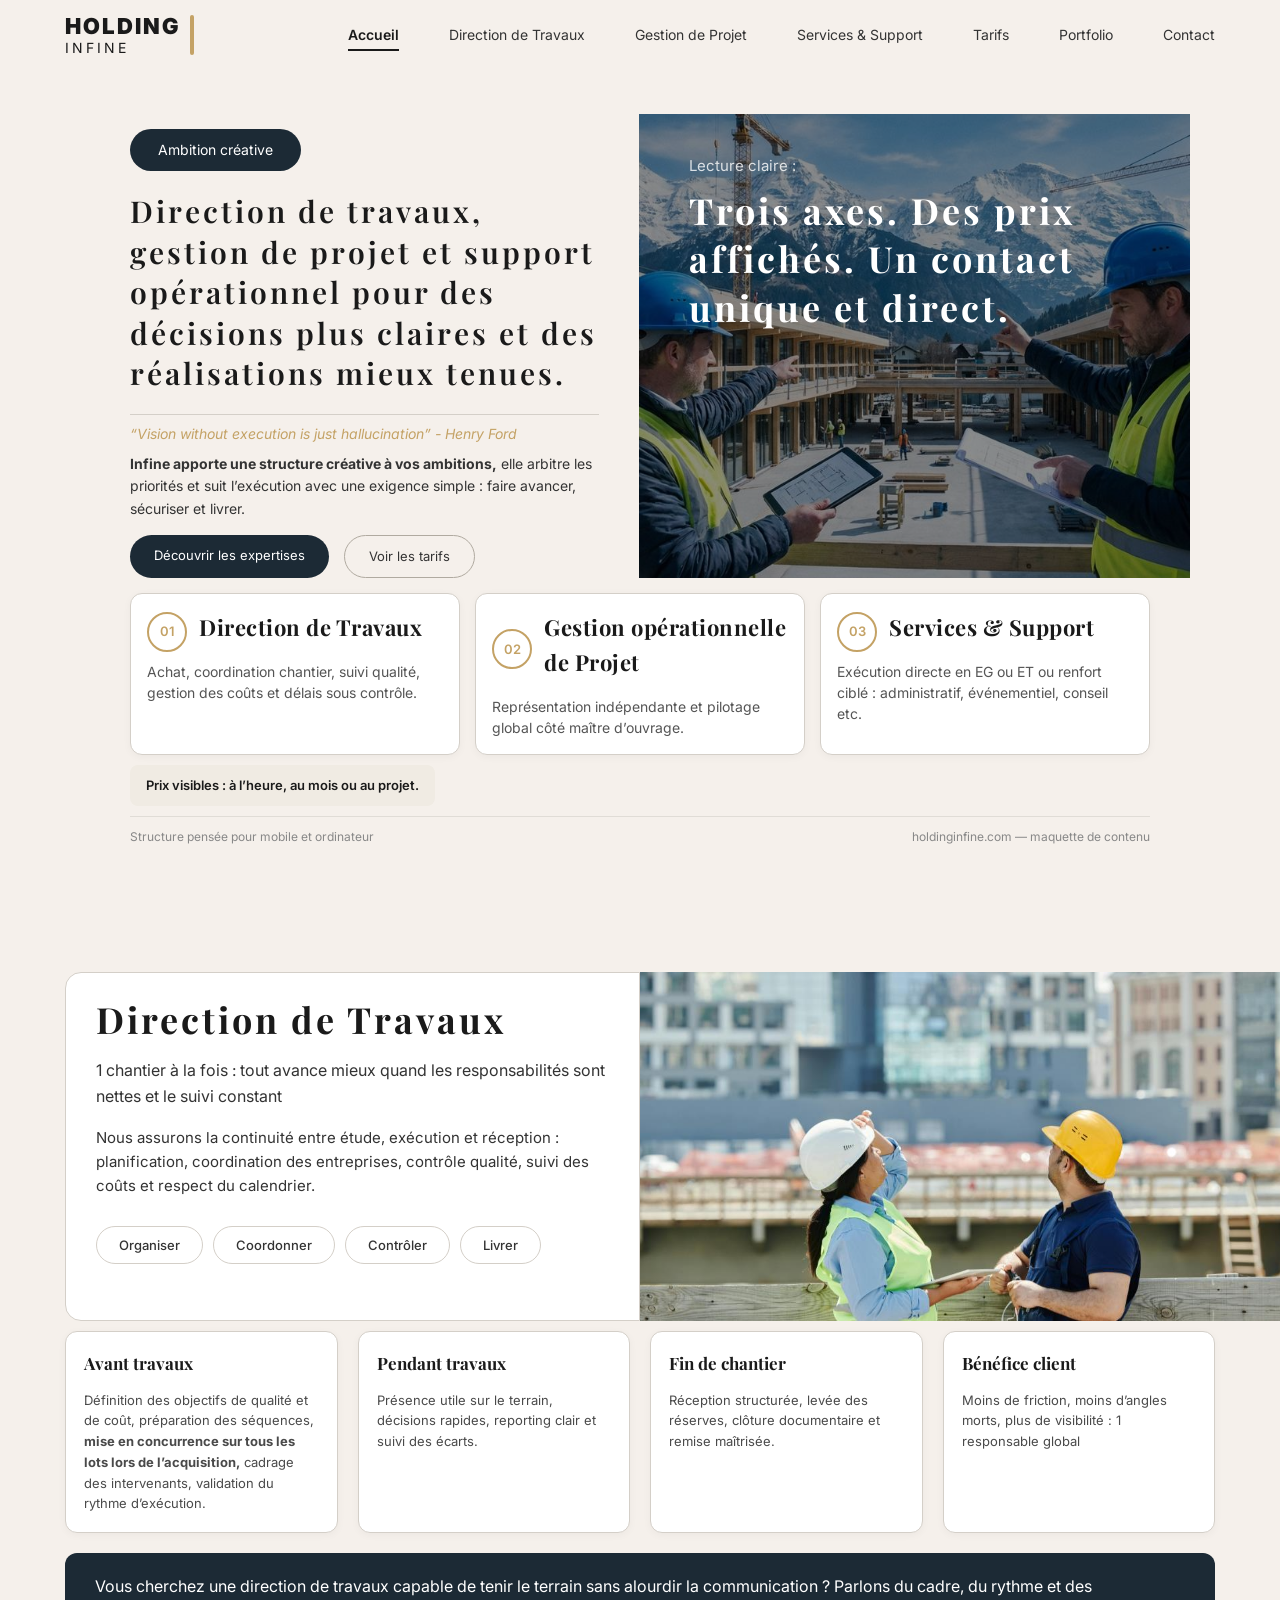
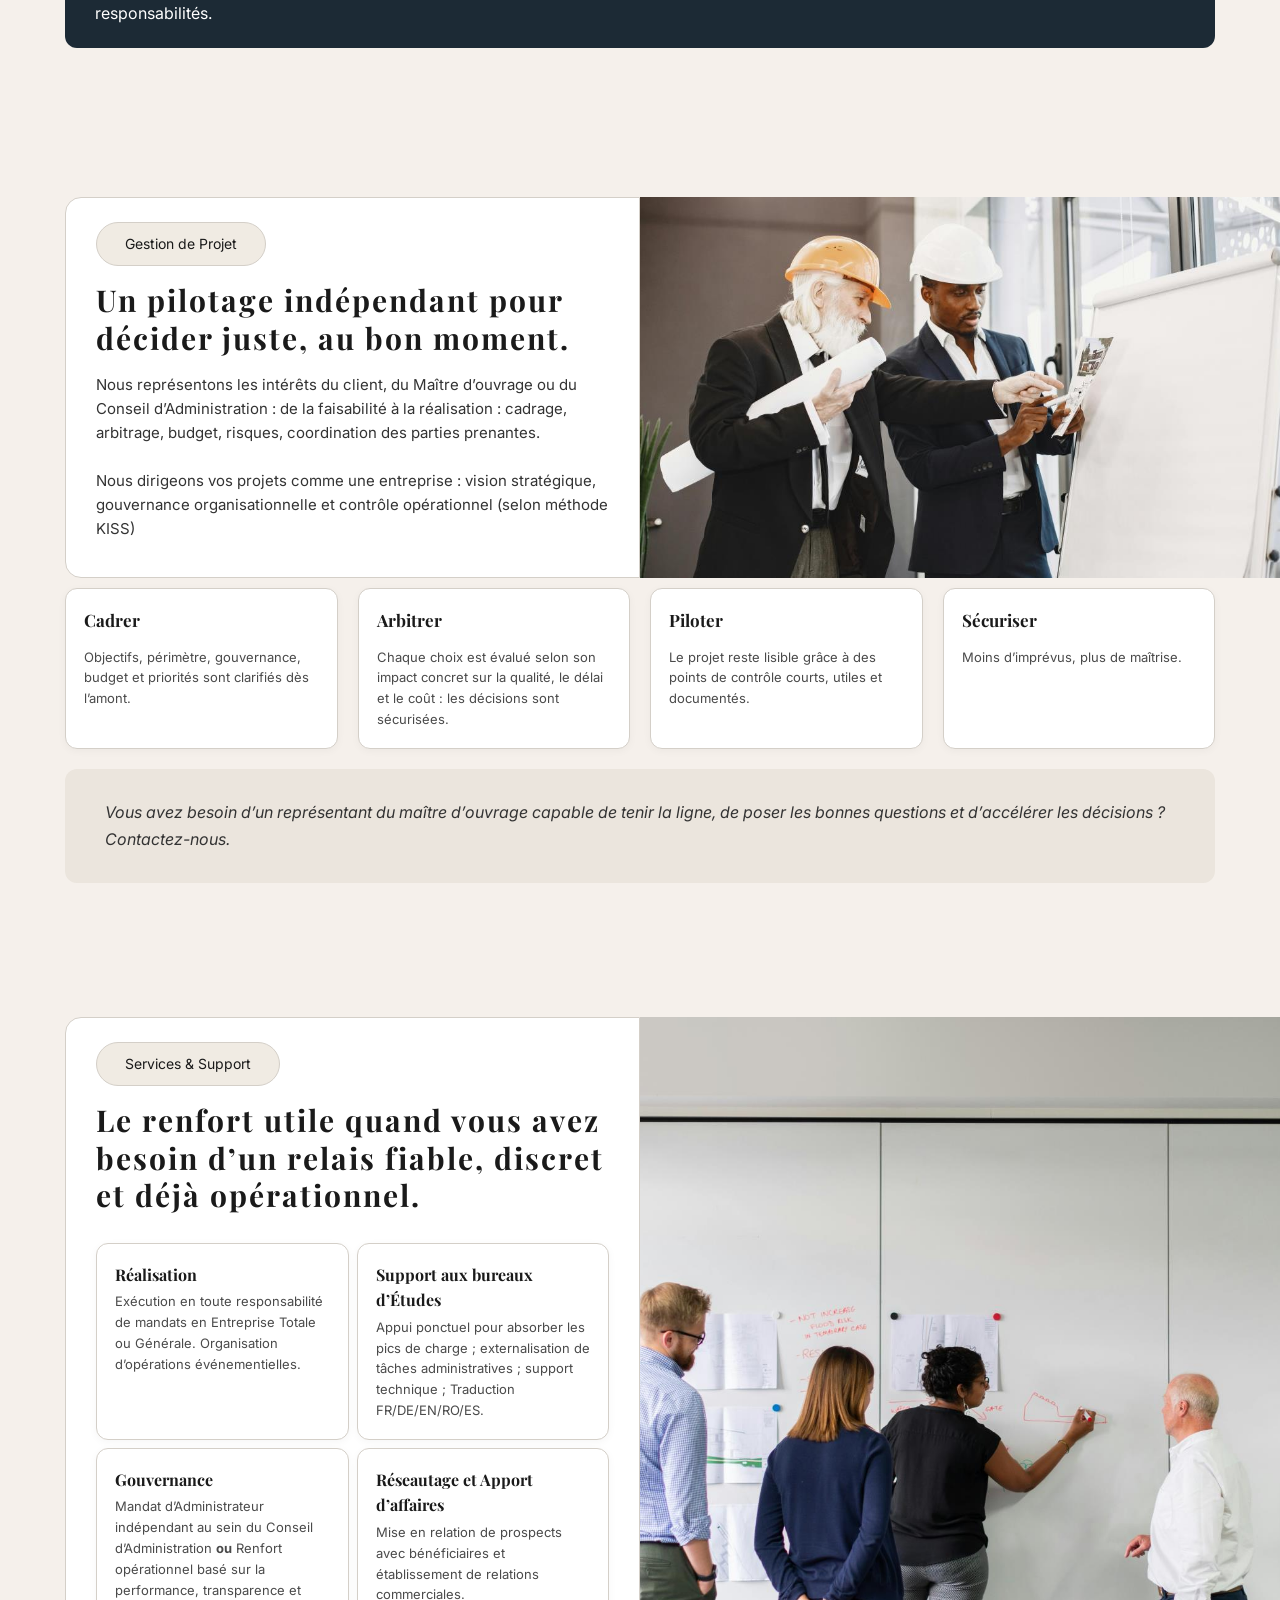
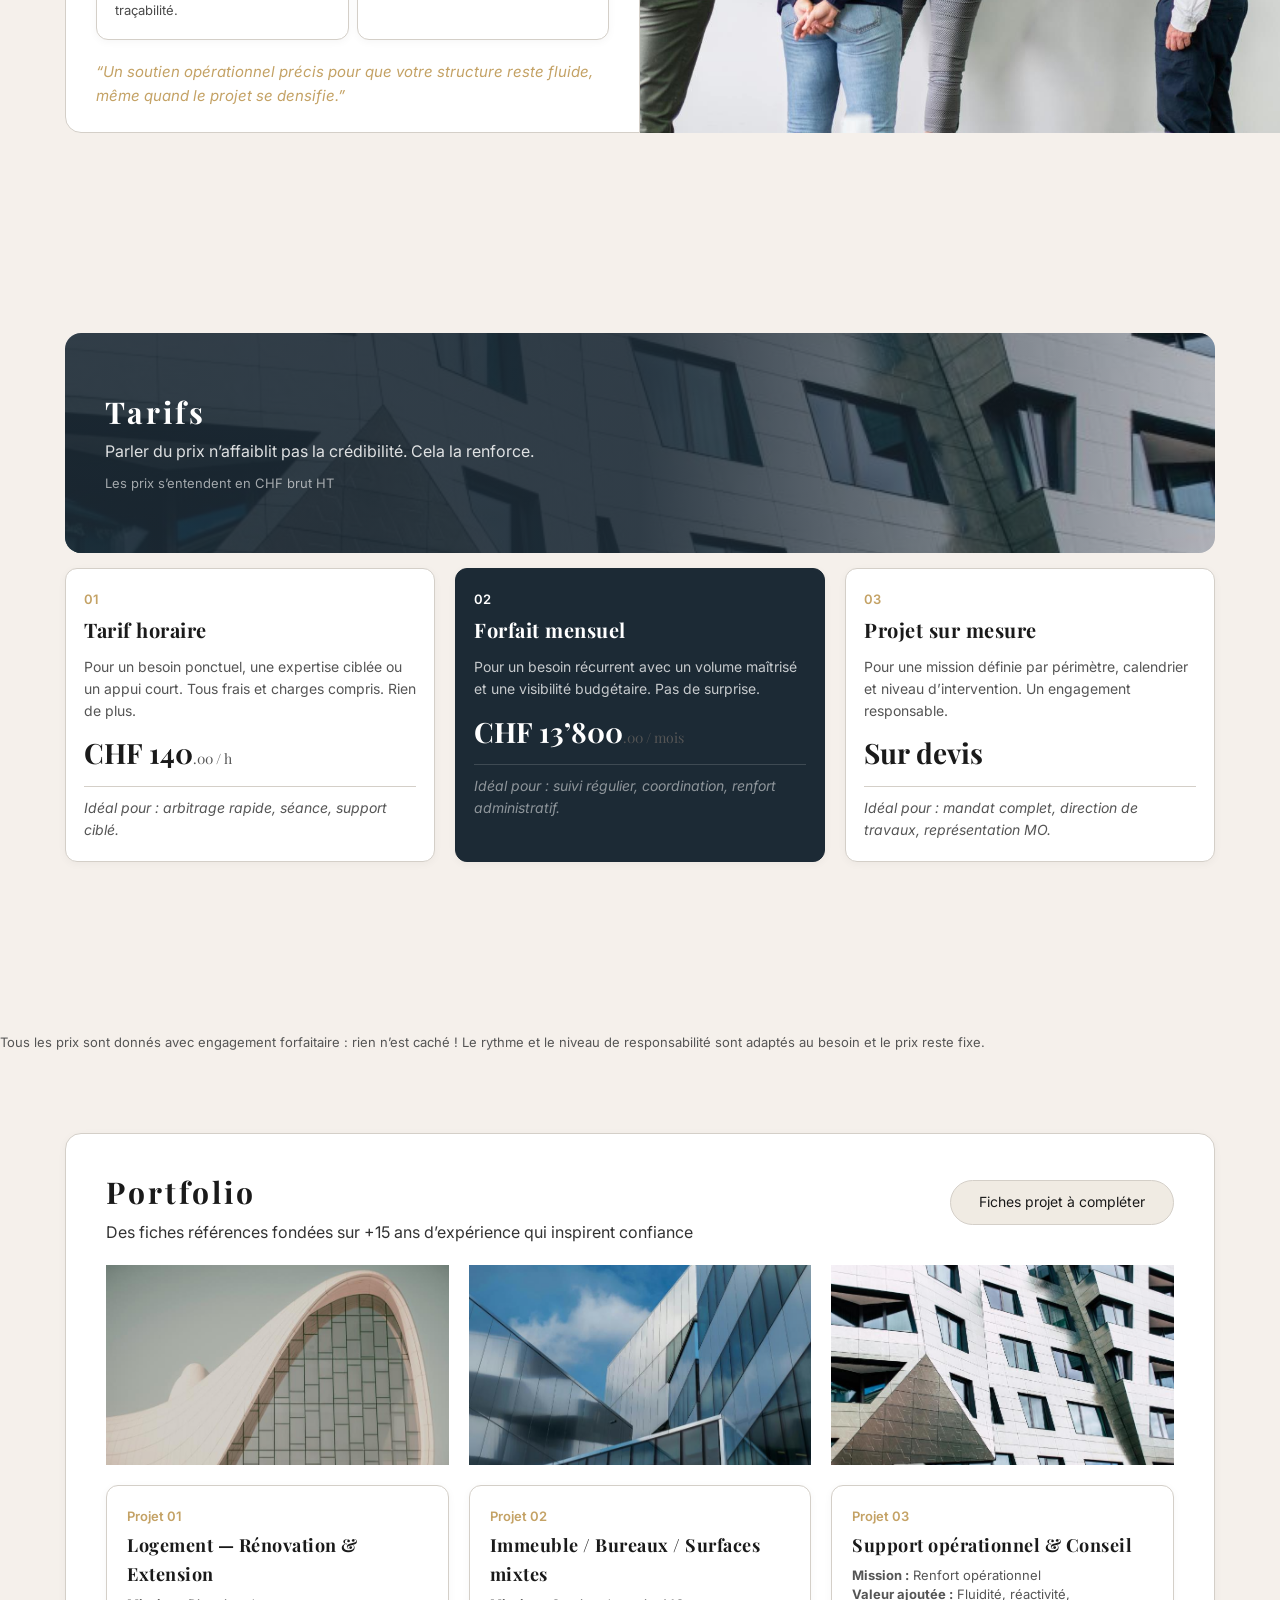
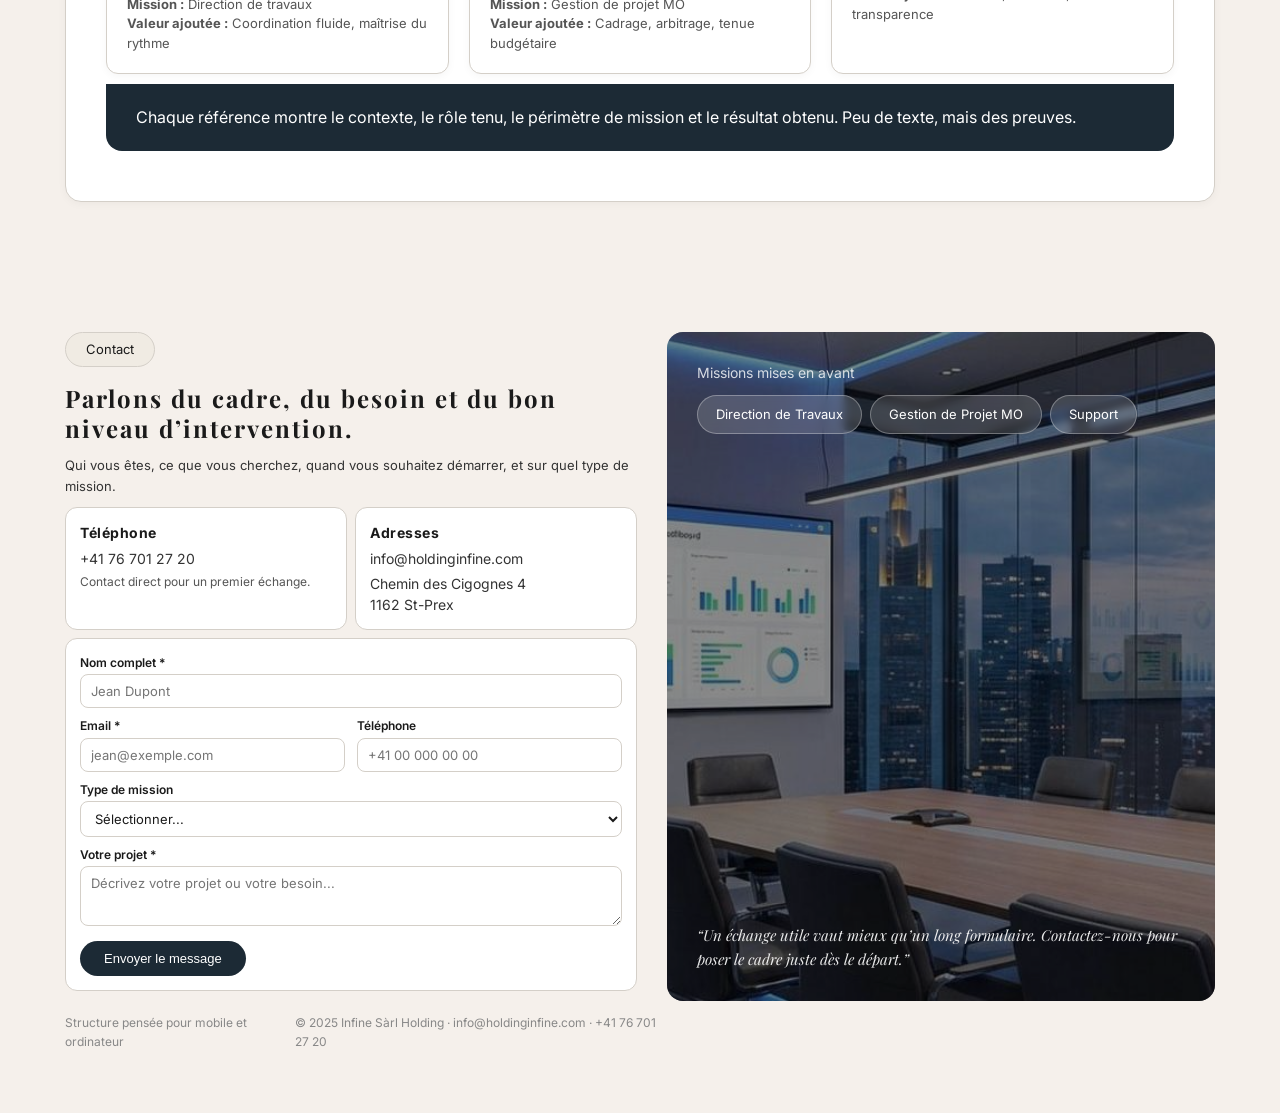
==== commit 5bbfecd8: "Fix: largeur uniforme - padding 65px sur slide, plus de marges individuelles" ====
--- a/index.html
+++ b/index.html
@@ -81,7 +81,7 @@
 
 /* ===== INNER PAGES: 2-COL ===== */
 .slide{scroll-snap-align:start;scroll-margin-top:70px}
-.page-2col{display:grid;grid-template-columns:1fr 1fr;gap:0;margin:20px 65px;min-height:460px}
+.page-2col{display:grid;grid-template-columns:1fr 1fr;gap:0;margin:20px 0;min-height:460px}
 .page-2col .page-img:last-child{margin-right:-65px}
 .page-img{position:relative;overflow:hidden}
 .page-img img{width:100%;height:100%;object-fit:cover;display:block}
@@ -96,7 +96,7 @@
 .tags{display:flex;gap:10px;flex-wrap:wrap;margin:16px 0}
 
 /* CARD GRIDS */
-.card-row{display:grid;gap:20px;margin:20px 65px}
+.card-row{display:grid;gap:20px;margin:10px 0}
 .card-row.cols-4{grid-template-columns:repeat(4,1fr)}
 .card-row.cols-3{grid-template-columns:repeat(3,1fr)}
 .card-row.cols-2{grid-template-columns:repeat(2,1fr)}
@@ -104,26 +104,26 @@
 .card p{font-size:13px;color:#4A4A4A;line-height:1.6}
 
 /* DARK BANNER */
-.dark-banner{background:var(--navy);color:var(--white);border-radius:12px;padding:20px 30px;margin-left:65px;margin-right:65px;margin:20px auto;max-width:1200px}
+.dark-banner{background:var(--navy);color:var(--white);border-radius:12px;padding:20px 30px;margin:20px auto;max-width:1200px}
 .dark-banner p{font-size:16px;line-height:1.7}
 .dark-banner a{color:var(--white);text-decoration:none}
 
 /* CTA BANNER */
-.cta-banner{background:var(--cream-dark);border-radius:12px;padding:30px 40px;margin:20px 65px}
+.cta-banner{background:var(--cream-dark);border-radius:12px;padding:30px 40px;margin:10px 0}
 .cta-banner p{font-size:16px;color:var(--body-text);line-height:1.7;font-style:italic}
 
 /* SECTION BLOCK */
-.section-block{margin:20px 65px;background:var(--white);border:1px solid var(--border);border-radius:16px;padding:40px;box-shadow:0 2px 8px rgba(0,0,0,.04)}
+.section-block{margin:20px 0;background:var(--white);border:1px solid var(--border);border-radius:16px;padding:40px;box-shadow:0 2px 8px rgba(0,0,0,.04)}
 
 /* TARIFS */
-.tarif-hero{position:relative;border-radius:16px;overflow:hidden;margin:0 65px;height:220px}
+.tarif-hero{position:relative;border-radius:16px;overflow:hidden;margin:0;height:220px}
 .tarif-hero img{width:100%;height:100%;object-fit:cover;display:block}
 .tarif-hero-overlay{position:absolute;inset:0;background:linear-gradient(to right,rgba(28,42,53,.9) 50%,rgba(28,42,53,.3) 100%);padding:40px;display:flex;flex-direction:column;justify-content:center}
 .tarif-hero-overlay h2{color:var(--white);letter-spacing:3px}
 .tarif-hero-overlay .sub{color:rgba(255,255,255,.85)}
 .tarif-hero-overlay .ht{font-size:13px;color:rgba(255,255,255,.6);margin-top:8px}
 
-.pricing-grid{display:grid;grid-template-columns:repeat(3,1fr);gap:20px;margin:15px 65px}
+.pricing-grid{display:grid;grid-template-columns:repeat(3,1fr);gap:20px;margin:15px 0}
 .pricing-card{background:var(--white);border:1px solid var(--border);border-radius:12px;padding:20px 18px;box-shadow:0 2px 8px rgba(0,0,0,.04)}
 .pricing-card.dark{background:var(--navy);color:var(--white);border-color:var(--navy)}
 .pricing-card.dark h3,.pricing-card.dark .price,.pricing-card.dark .pricing-num{color:var(--white)}
@@ -149,7 +149,7 @@
 .pf-card p{font-size:13px;color:var(--gray);line-height:1.5}
 
 /* CONTACT */
-.contact-2col{display:grid;grid-template-columns:1.1fr 1fr;gap:0;margin:20px 65px;overflow:hidden}
+.contact-2col{display:grid;grid-template-columns:1.1fr 1fr;gap:0;margin:20px 0;overflow:hidden}
 .contact-left{padding:0 30px 0 0}
 .contact-left .pill{margin-bottom:16px;display:inline-block}
 .contact-left h2{letter-spacing:3px;margin-bottom:12px}
@@ -181,7 +181,7 @@
 
 
 /* SLIDES */
-.slide{min-height:calc(100vh - 70px);display:flex;flex-direction:column;justify-content:center;padding:10px 0;overflow:hidden}
+.slide{min-height:calc(100vh - 70px);display:flex;flex-direction:column;justify-content:center;padding:10px 65px;overflow:hidden}
 .slide-compact{min-height:calc(100vh - 70px);display:flex;flex-direction:column;justify-content:center;padding:10px 0}
 .slide .page-2col{margin:0 auto!important;min-height:auto!important;flex-shrink:0}
 .slide .card-row{margin:10px auto!important;max-width:1200px}
@@ -345,7 +345,7 @@
   <div class="card"><h4>Fin de chantier</h4><p>R&eacute;ception structur&eacute;e, lev&eacute;e des r&eacute;serves, cl&ocirc;ture documentaire et remise ma&icirc;tris&eacute;e.</p></div>
   <div class="card"><h4>B&eacute;n&eacute;fice client</h4><p>Moins de friction, moins d&rsquo;angles morts, plus de visibilit&eacute;&nbsp;: 1 responsable global</p></div>
 </div>
-<div class="dark-banner" style="max-width:1200px;margin:10px auto">
+<div class="dark-banner" >
   <p>Vous cherchez une direction de travaux capable de tenir le terrain sans alourdir la communication&nbsp;? Parlons du cadre, du rythme et des responsabilit&eacute;s.</p>
 </div></div>
 
@@ -417,7 +417,7 @@
     <hr><p class="pricing-ideal">Id&eacute;al pour&nbsp;: mandat complet, direction de travaux, repr&eacute;sentation MO.</p>
   </div>
 </div></div>
-<p style="font-size:13px;color:var(--gray);margin:12px 65px 0;line-height:1.6">Tous les prix sont donn&eacute;s avec engagement forfaitaire&nbsp;: rien n&rsquo;est cach&eacute;&nbsp;! Le rythme et le niveau de responsabilit&eacute; sont adapt&eacute;s au besoin et le prix reste fixe.</p>
+<p style="font-size:13px;color:var(--gray);margin:12px 0 0;line-height:1.6">Tous les prix sont donn&eacute;s avec engagement forfaitaire&nbsp;: rien n&rsquo;est cach&eacute;&nbsp;! Le rythme et le niveau de responsabilit&eacute; sont adapt&eacute;s au besoin et le prix reste fixe.</p>
 
 <!-- ===== PORTFOLIO ===== -->
 <div id="portfolio" class="slide"><div class="section-block">
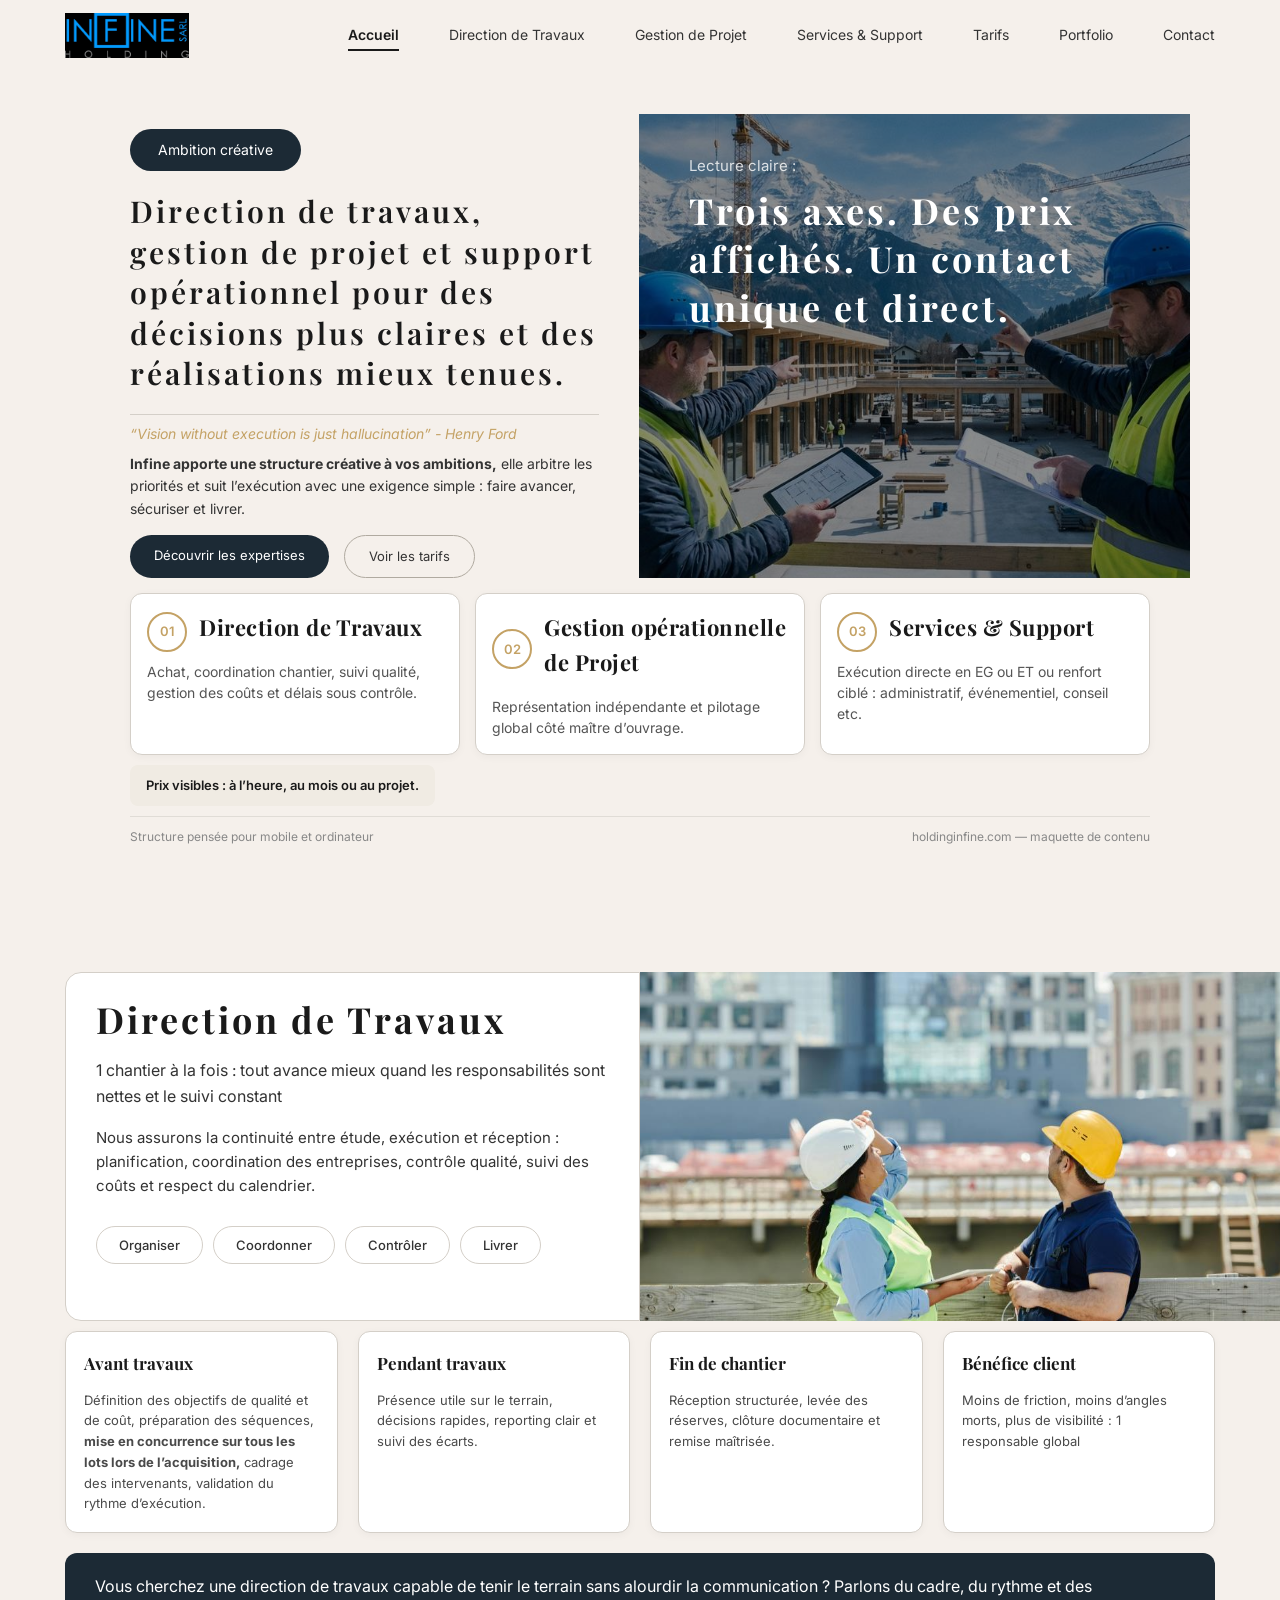
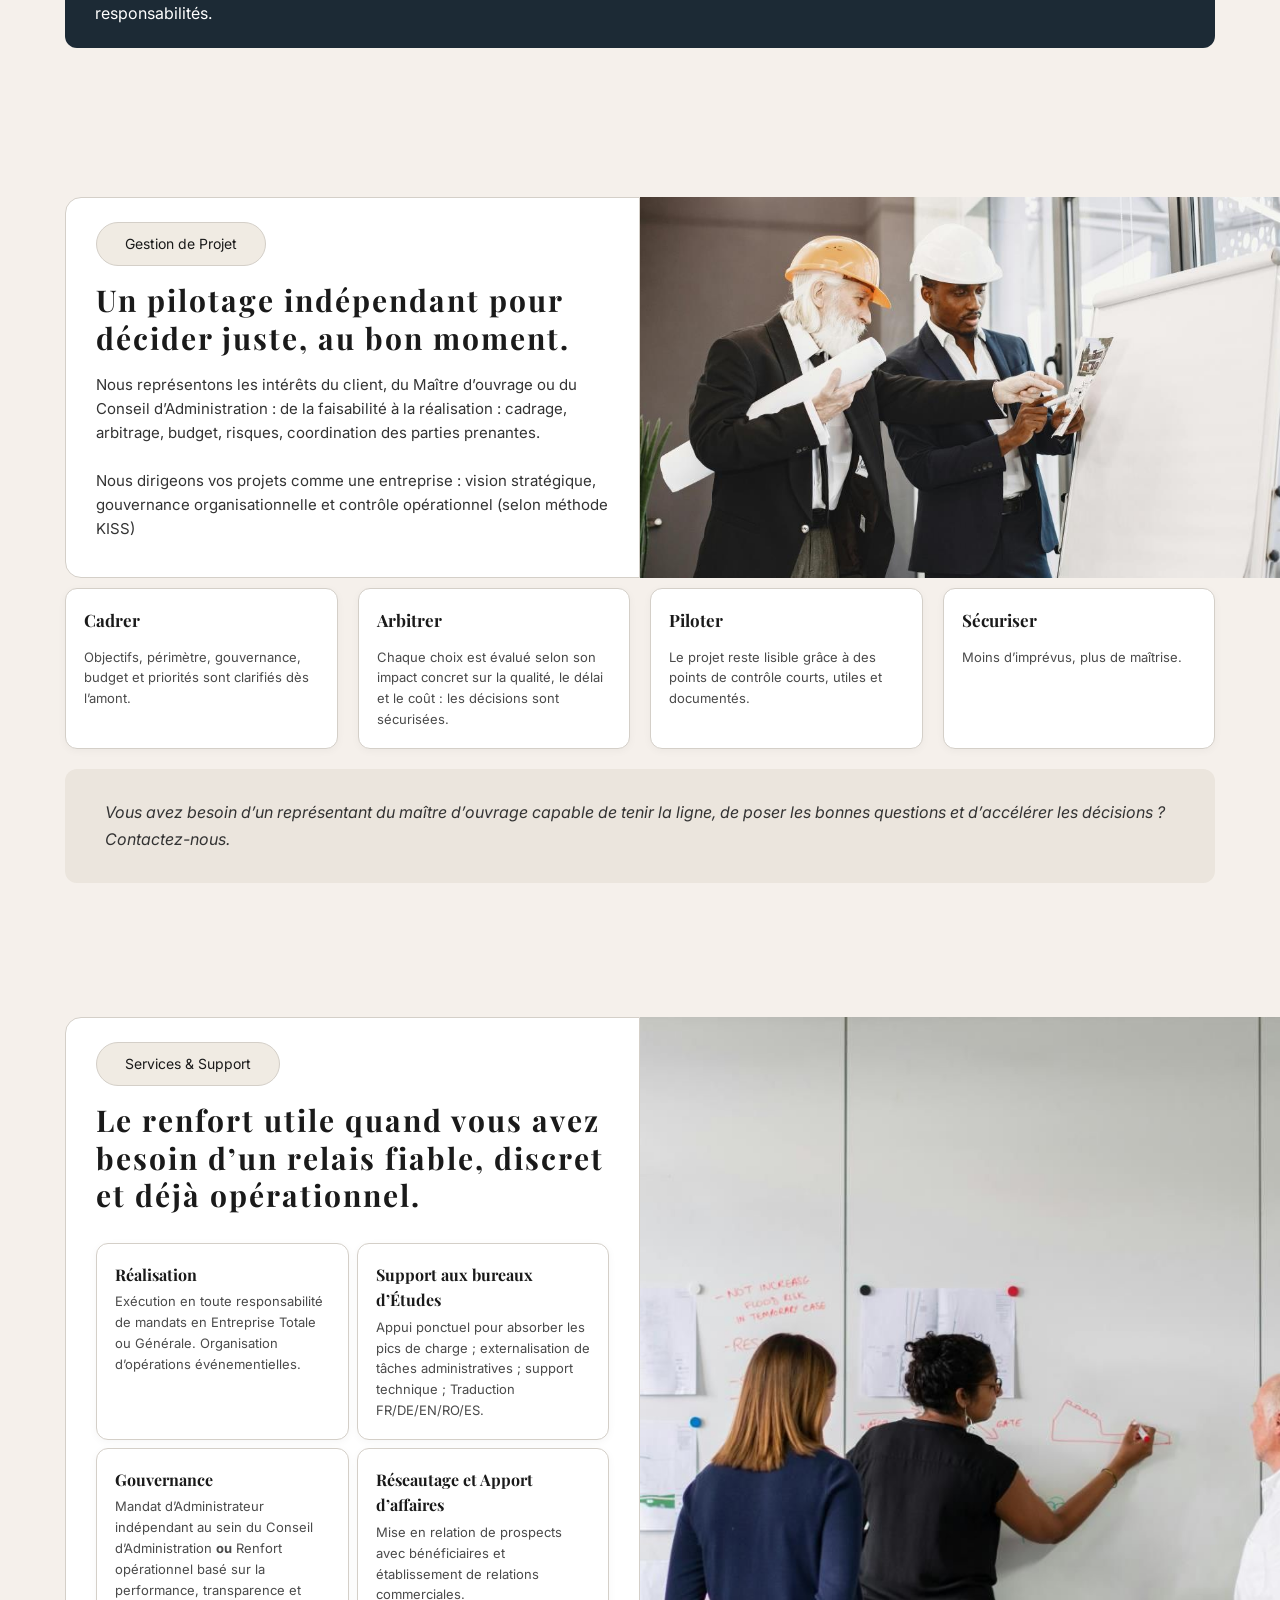
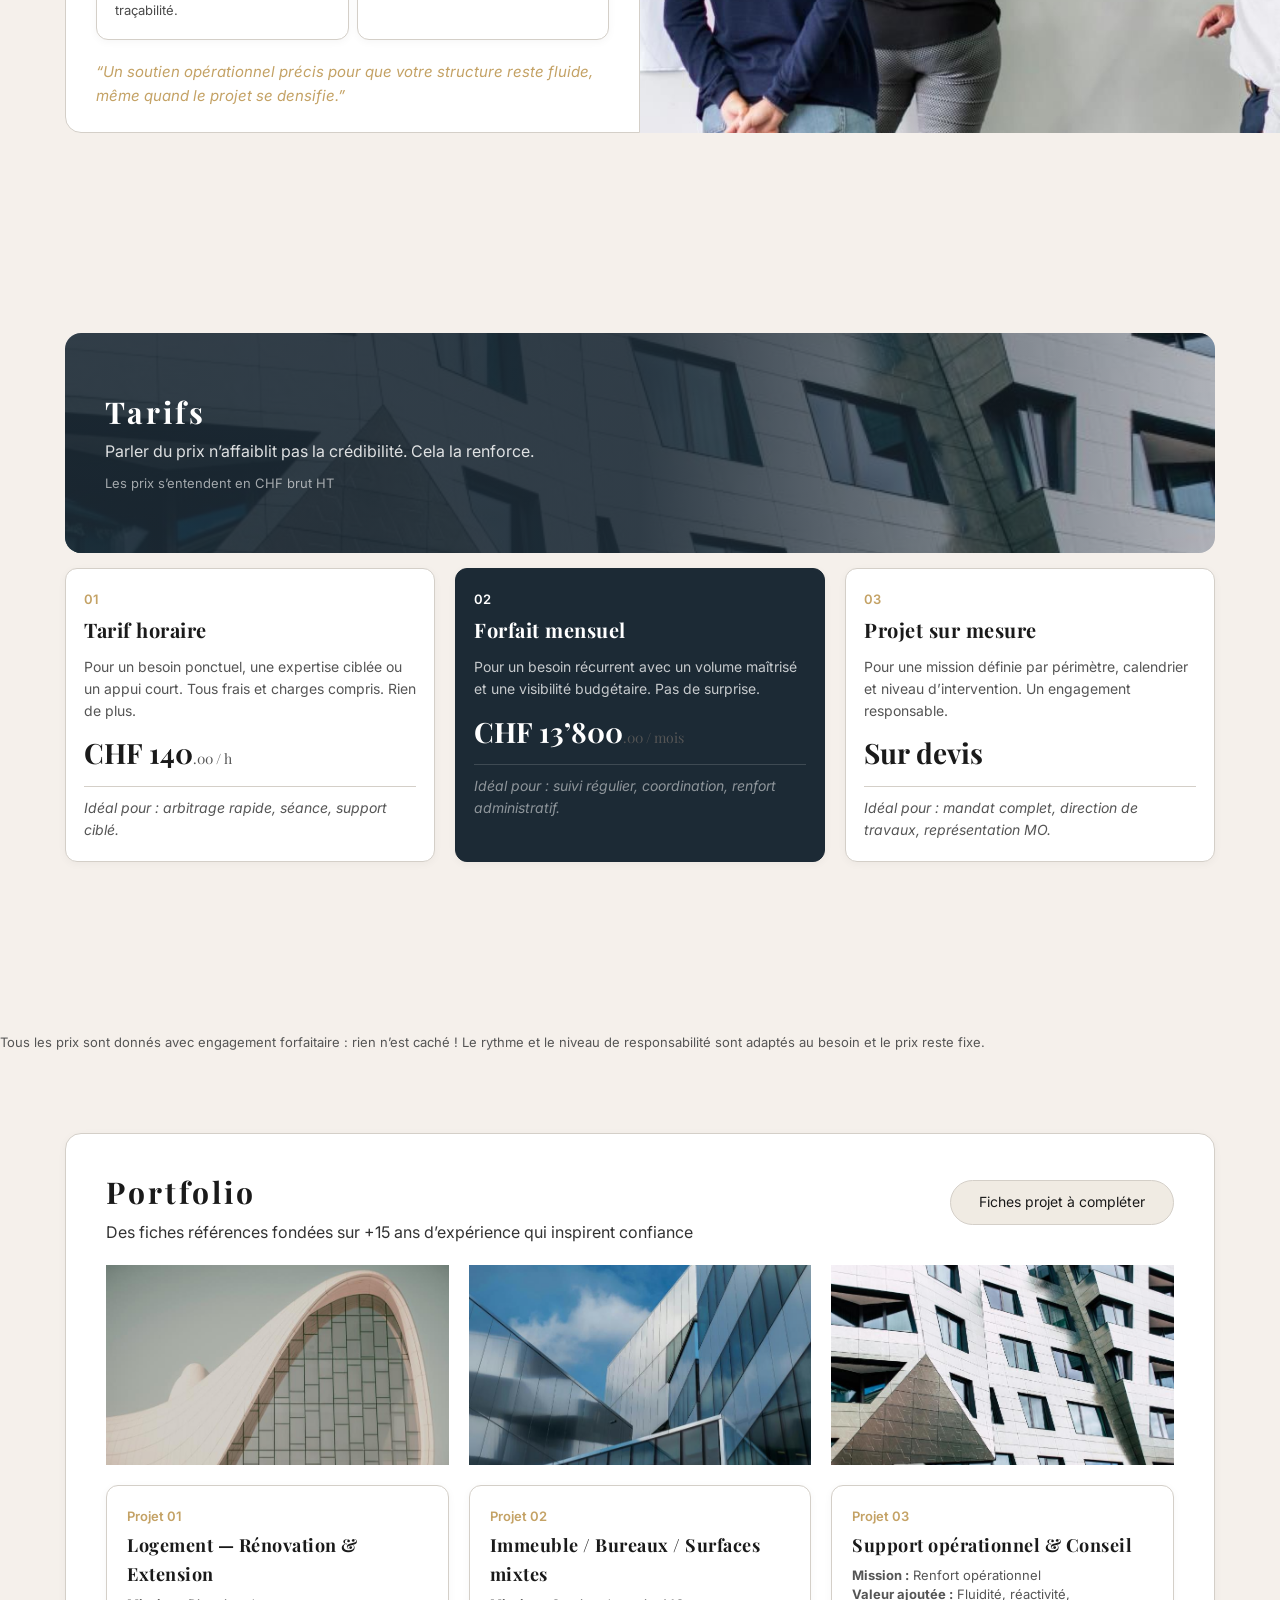
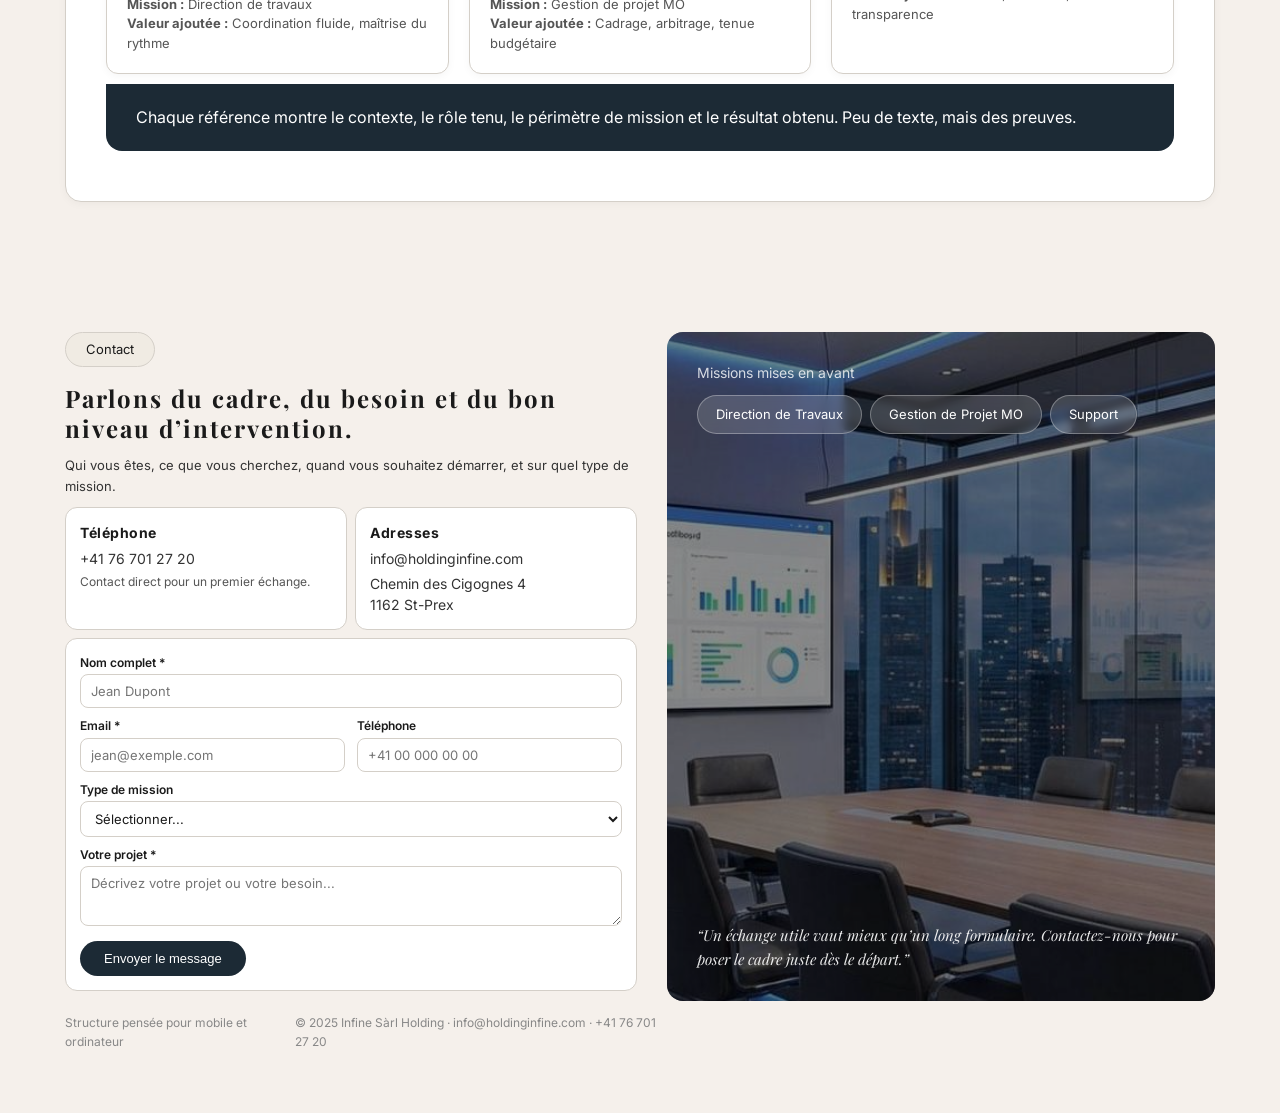
==== commit 6e3f3b00: "Logo image INFINE HOLDING dans la nav" ====
--- a/index.html
+++ b/index.html
@@ -274,8 +274,7 @@
 
 <nav>
   <a class="nav-brand" href="#accueil">
-    <div class="nav-brand-text"><span class="top">HOLDING</span><span class="bot">INFINE</span></div>
-    <div class="nav-brand-bar"></div>
+    <img src="assets/logo.jpg" alt="Infine Holding Sàrl" style="height:45px;width:auto">
   </a>
   <button class="nav-toggle" onclick="this.nextElementSibling.classList.toggle('open')"><span></span><span></span><span></span></button>
   <ul class="nav-links">
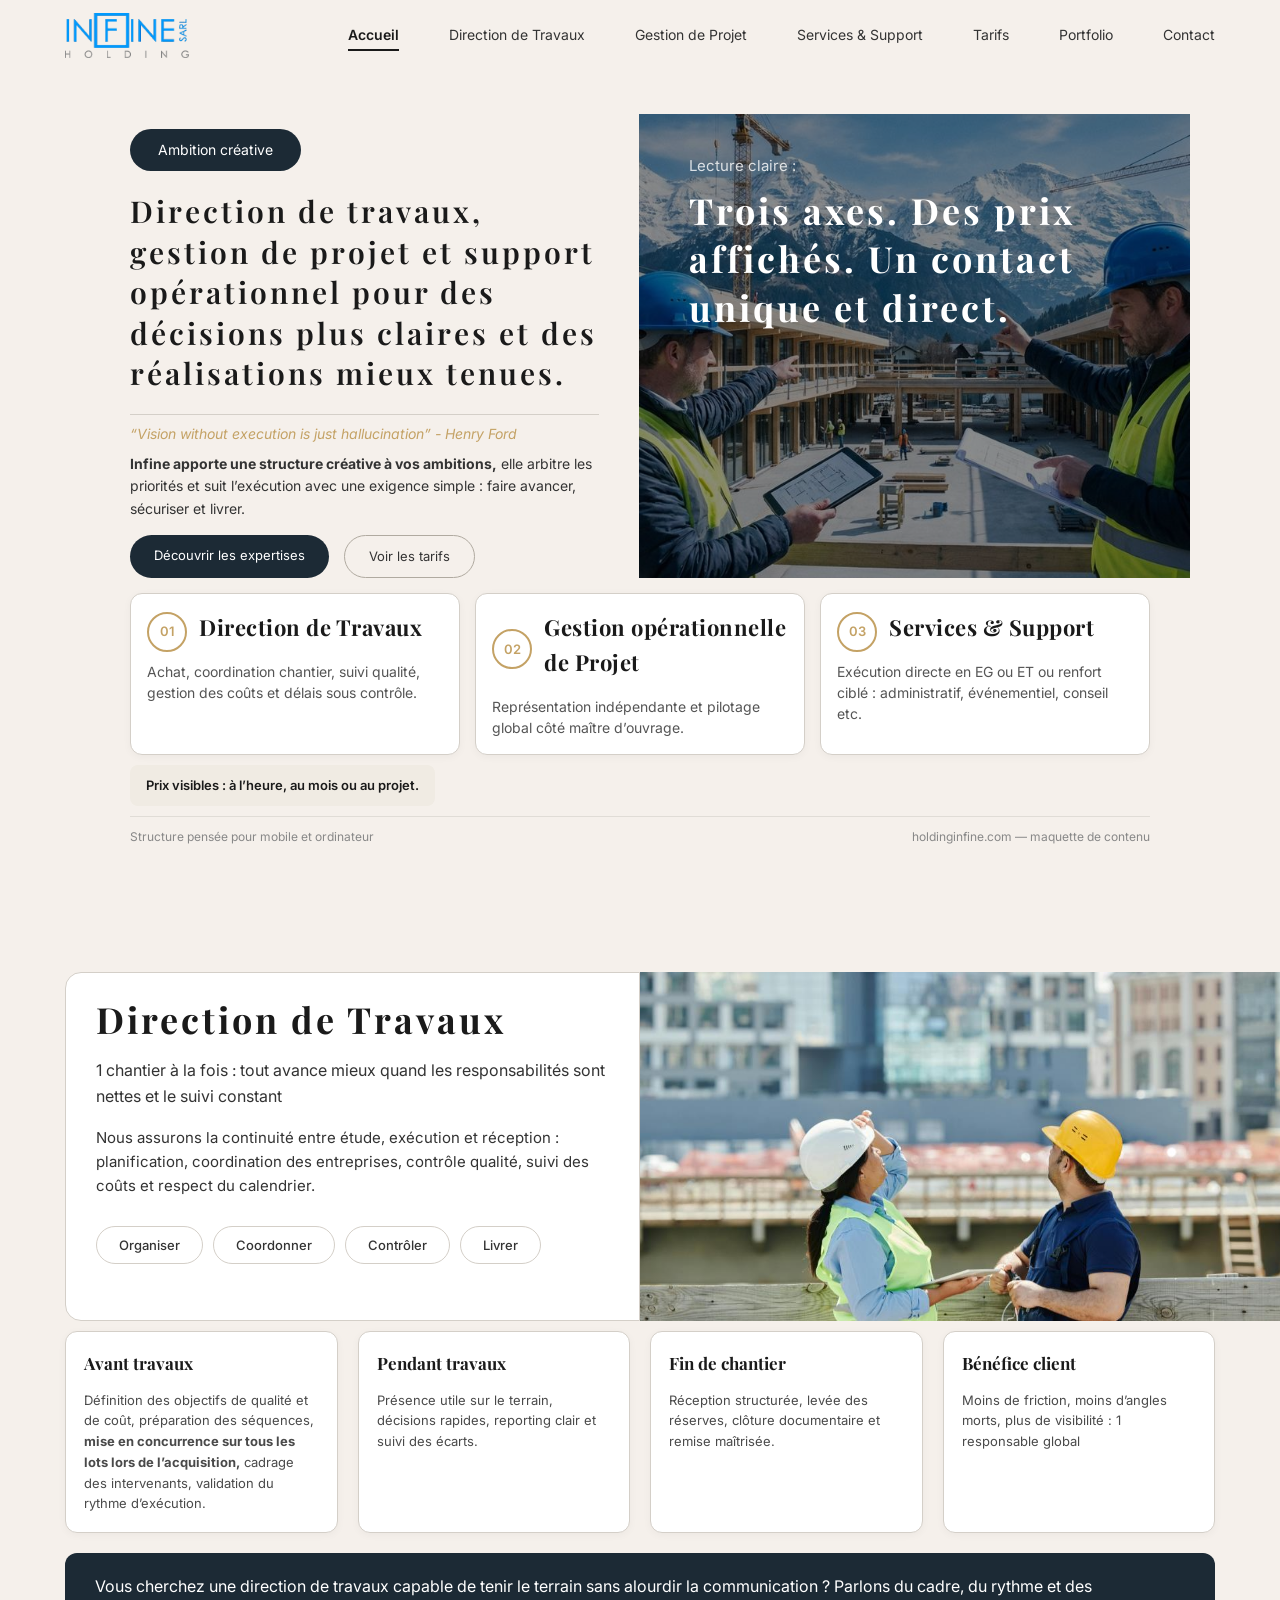
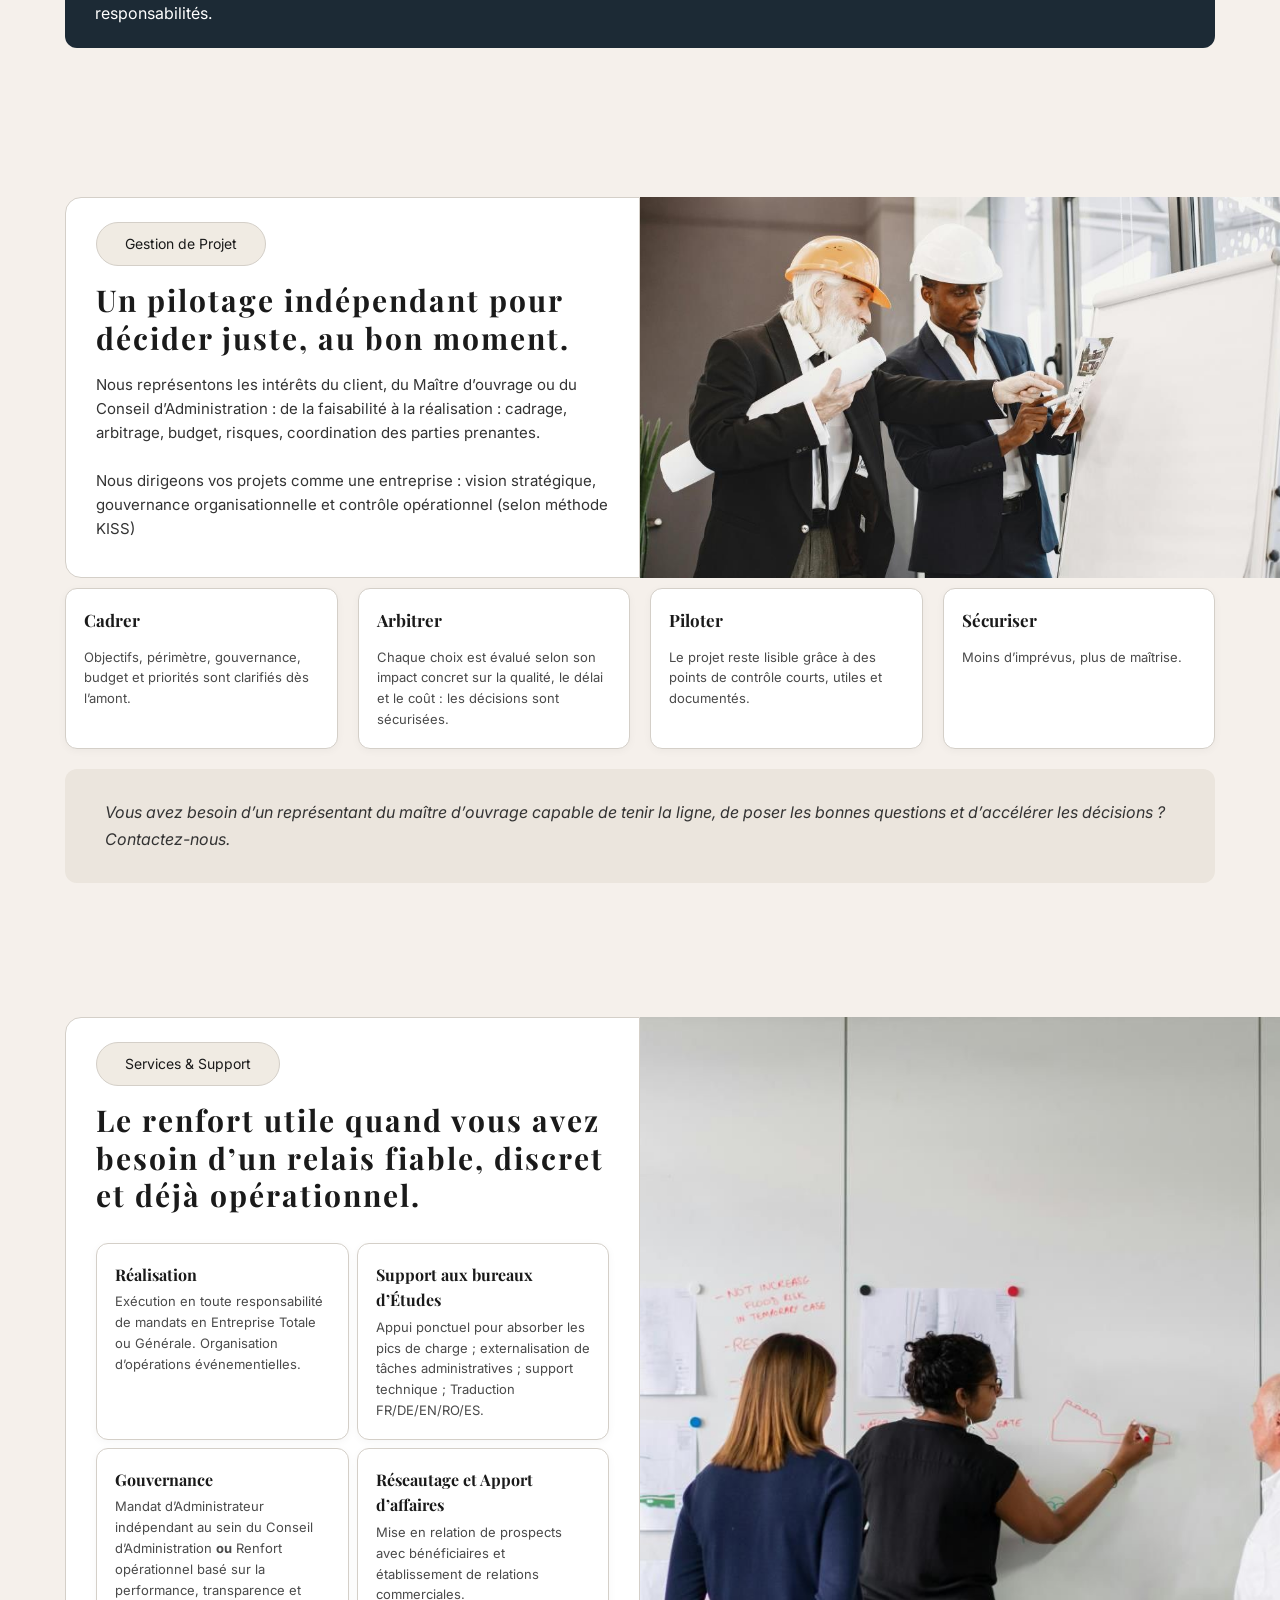
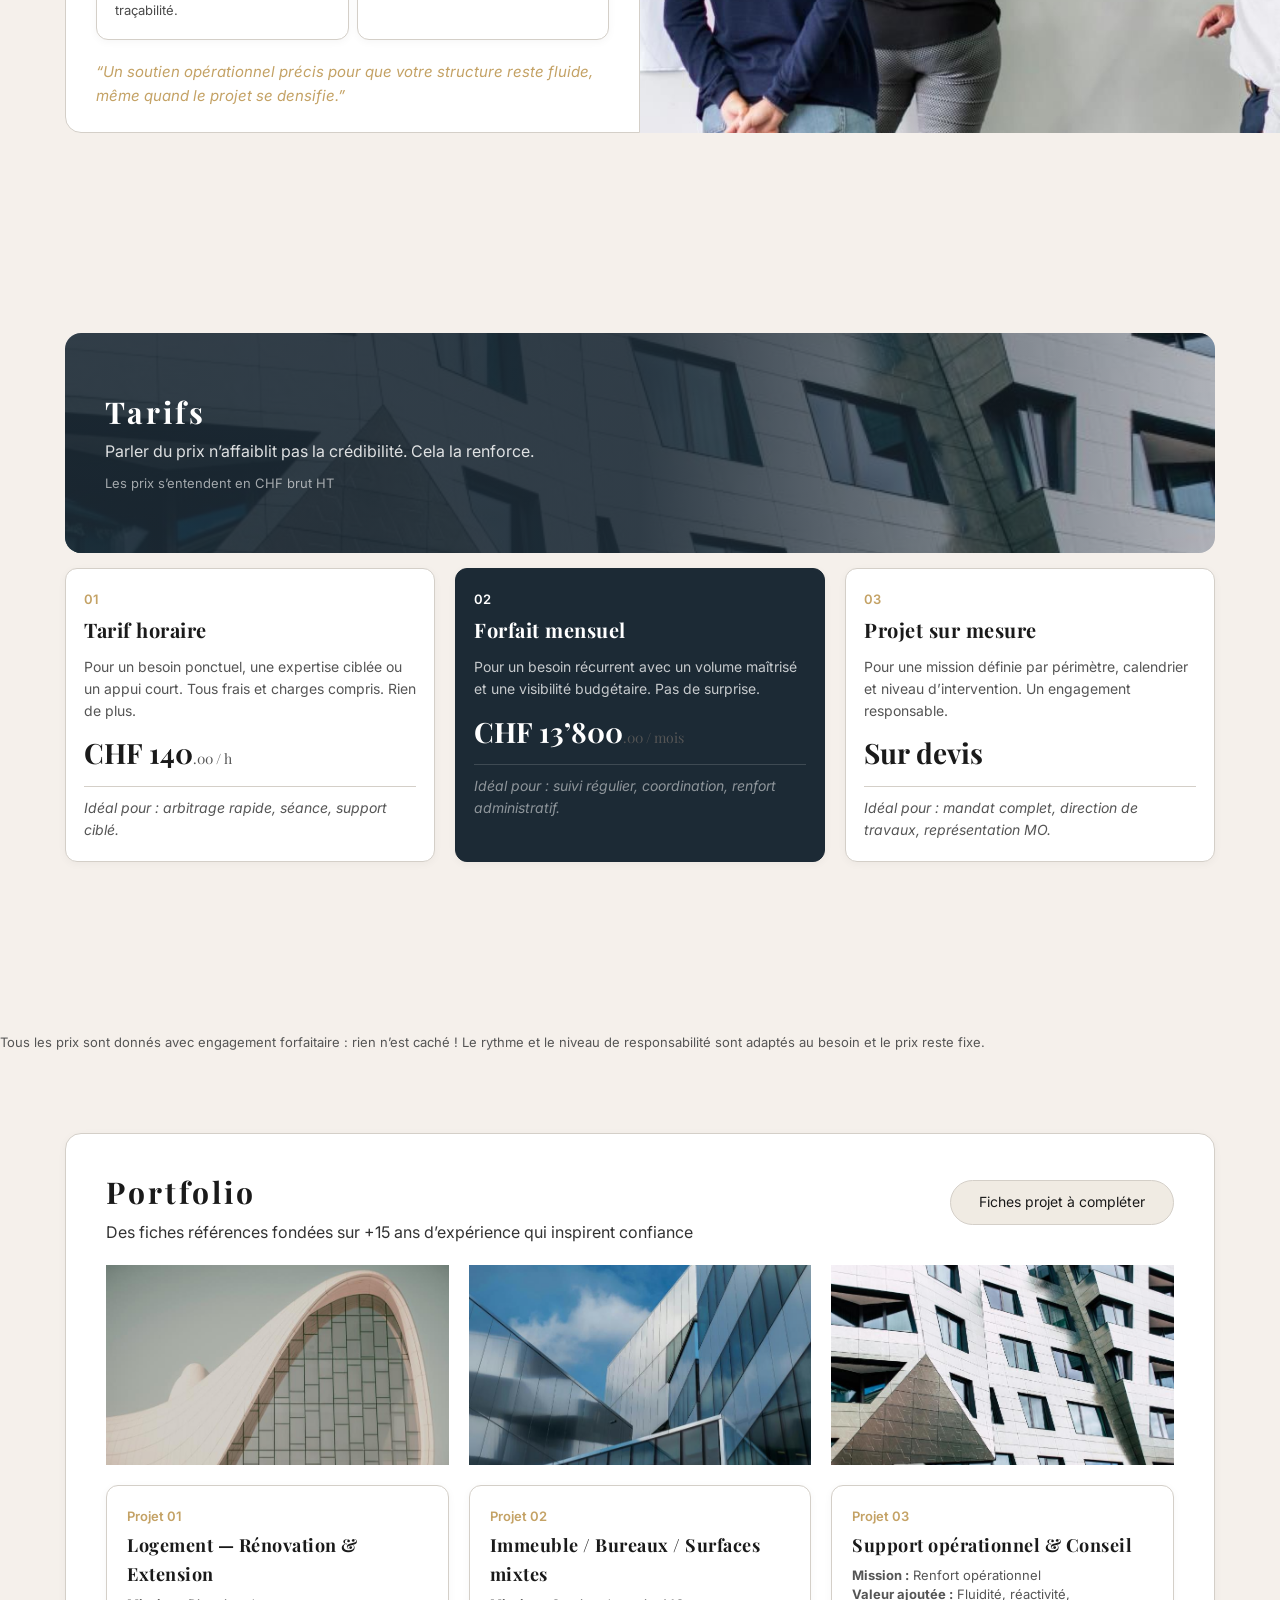
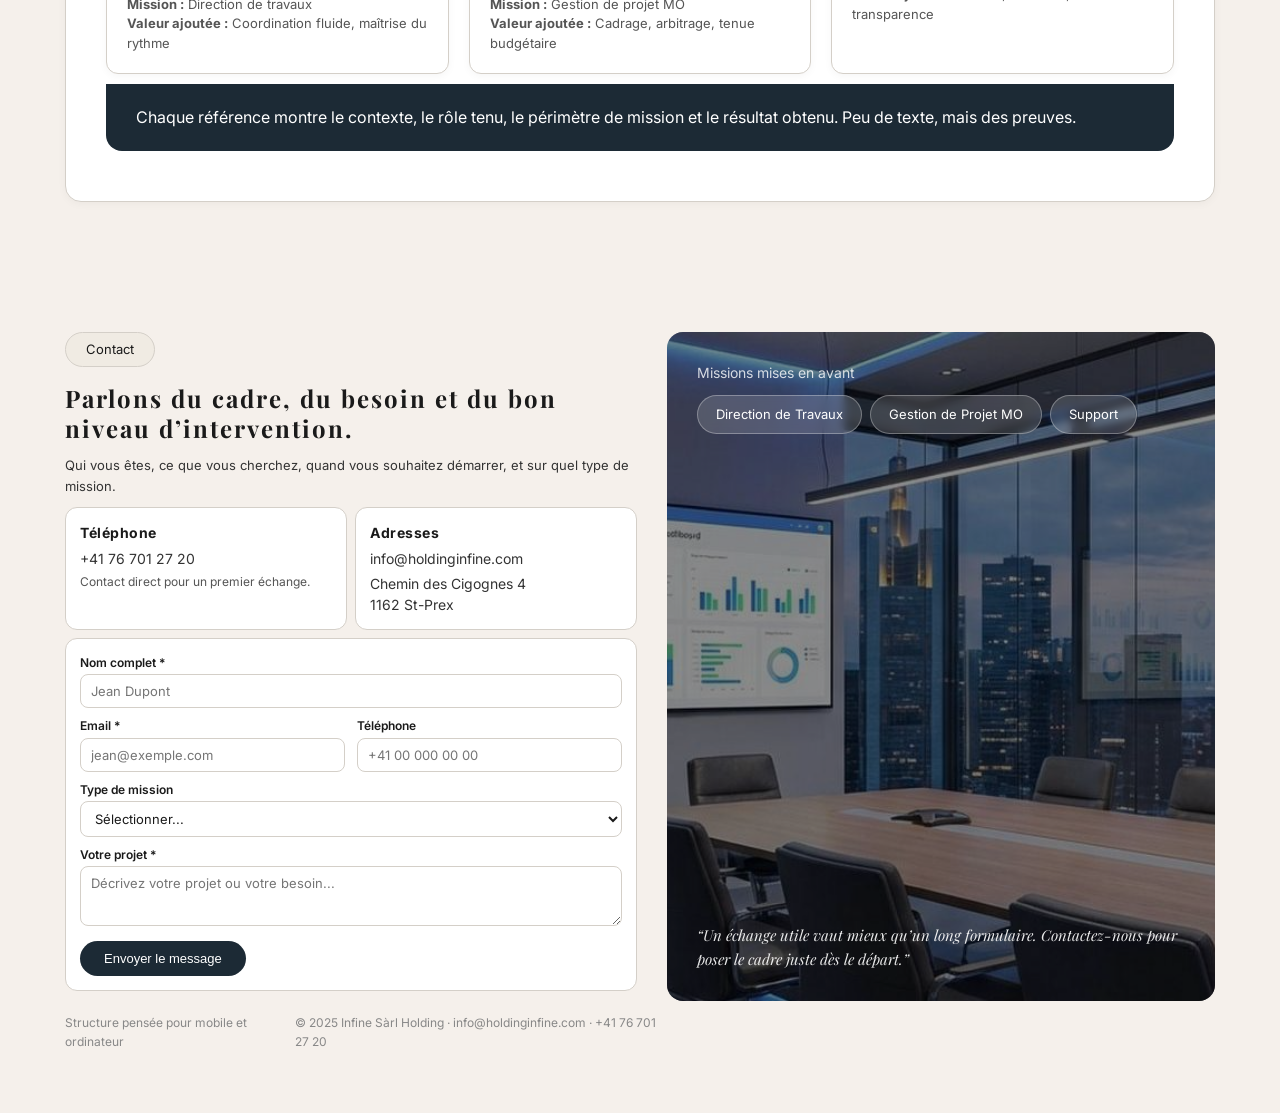
==== commit 9e7f4196: "Logo PNG fond transparent (suppression fond noir)" ====
--- a/index.html
+++ b/index.html
@@ -274,7 +274,7 @@
 
 <nav>
   <a class="nav-brand" href="#accueil">
-    <img src="assets/logo.jpg" alt="Infine Holding Sàrl" style="height:45px;width:auto">
+    <img src="assets/logo.png" alt="Infine Holding Sàrl" style="height:45px;width:auto">
   </a>
   <button class="nav-toggle" onclick="this.nextElementSibling.classList.toggle('open')"><span></span><span></span><span></span></button>
   <ul class="nav-links">
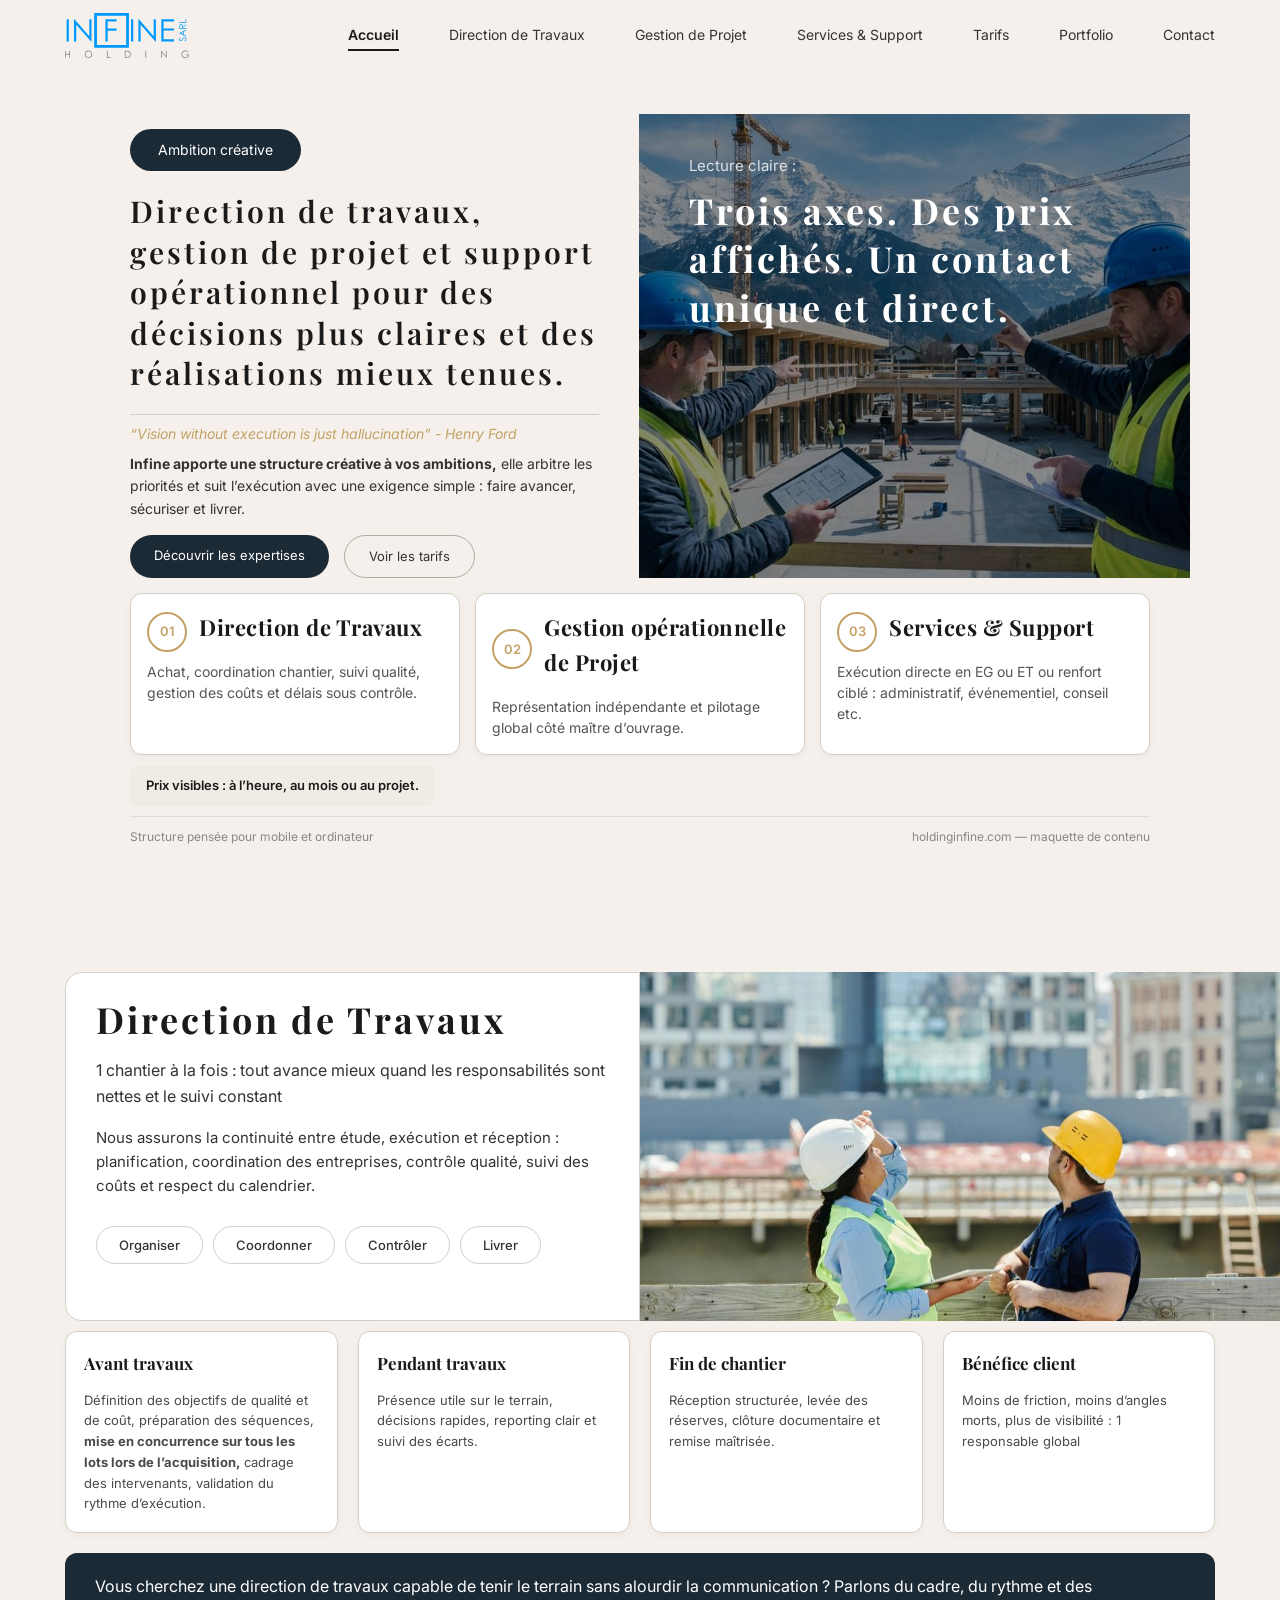
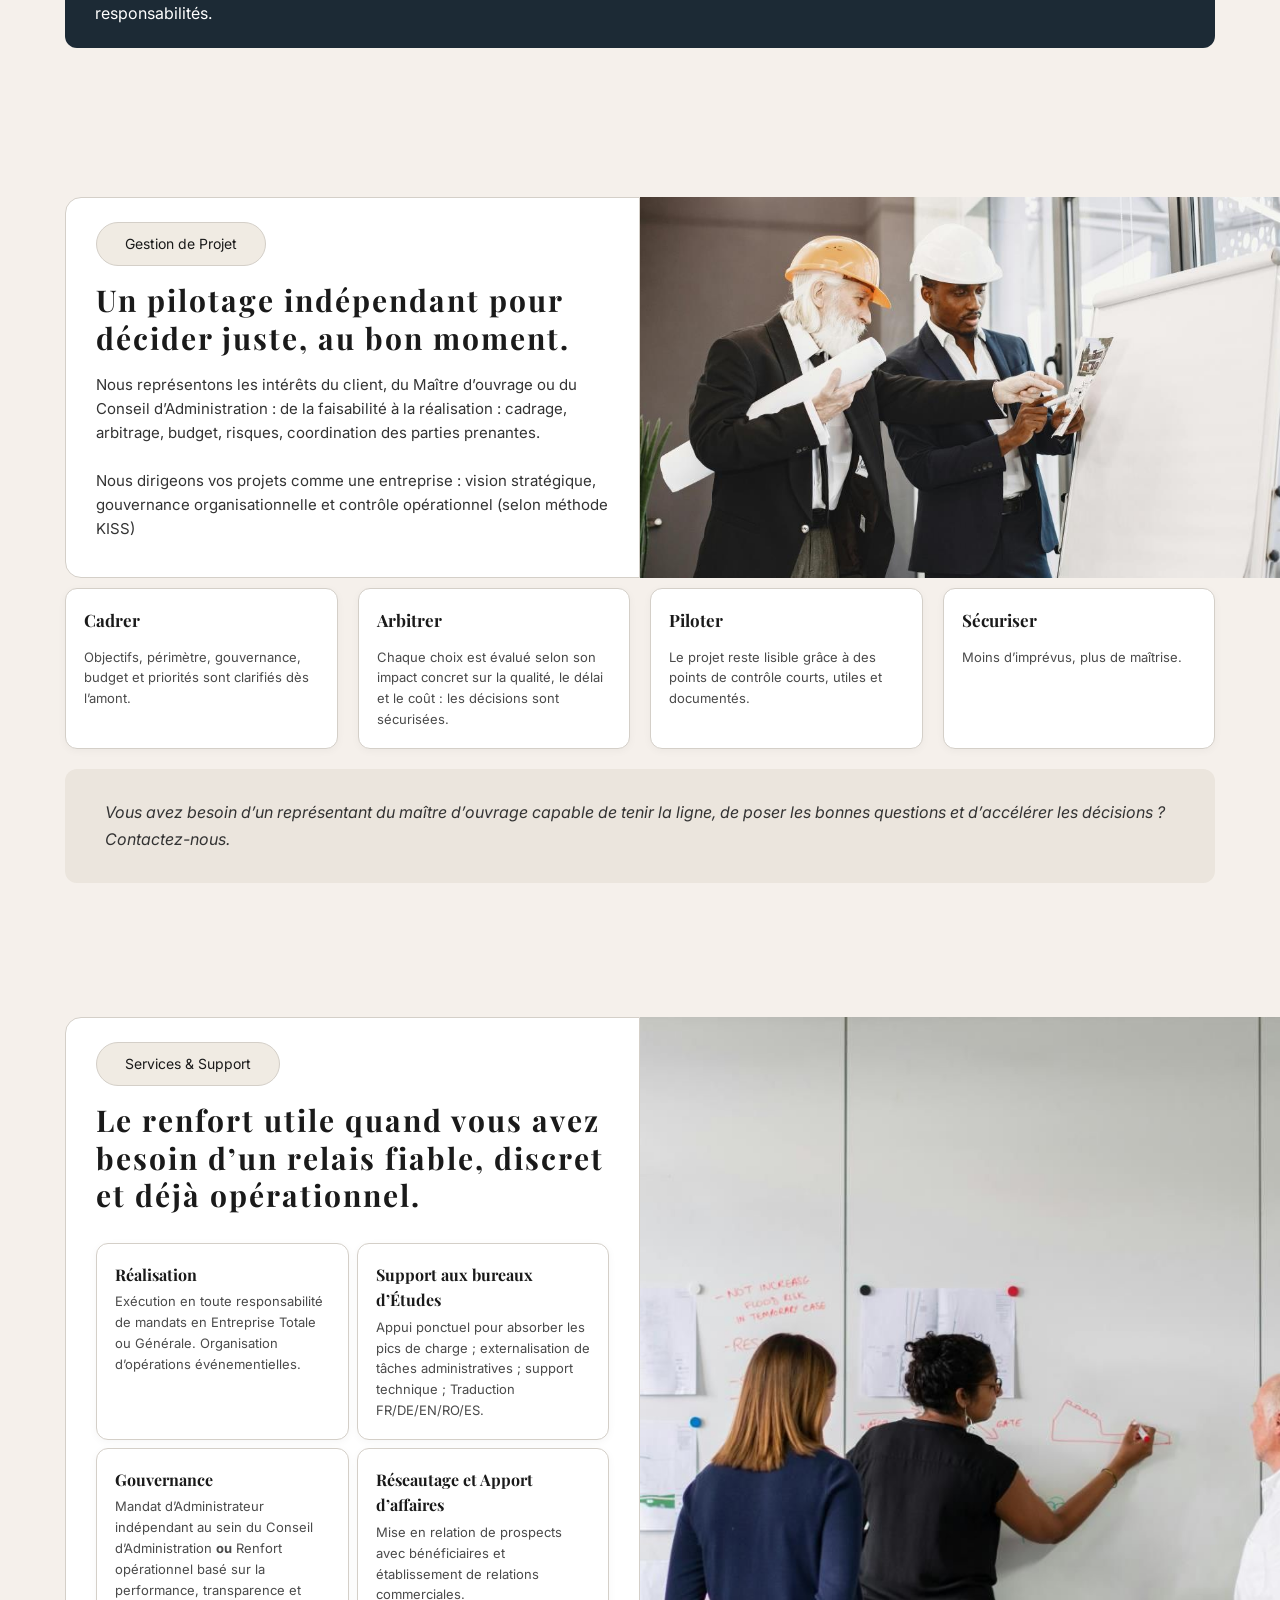
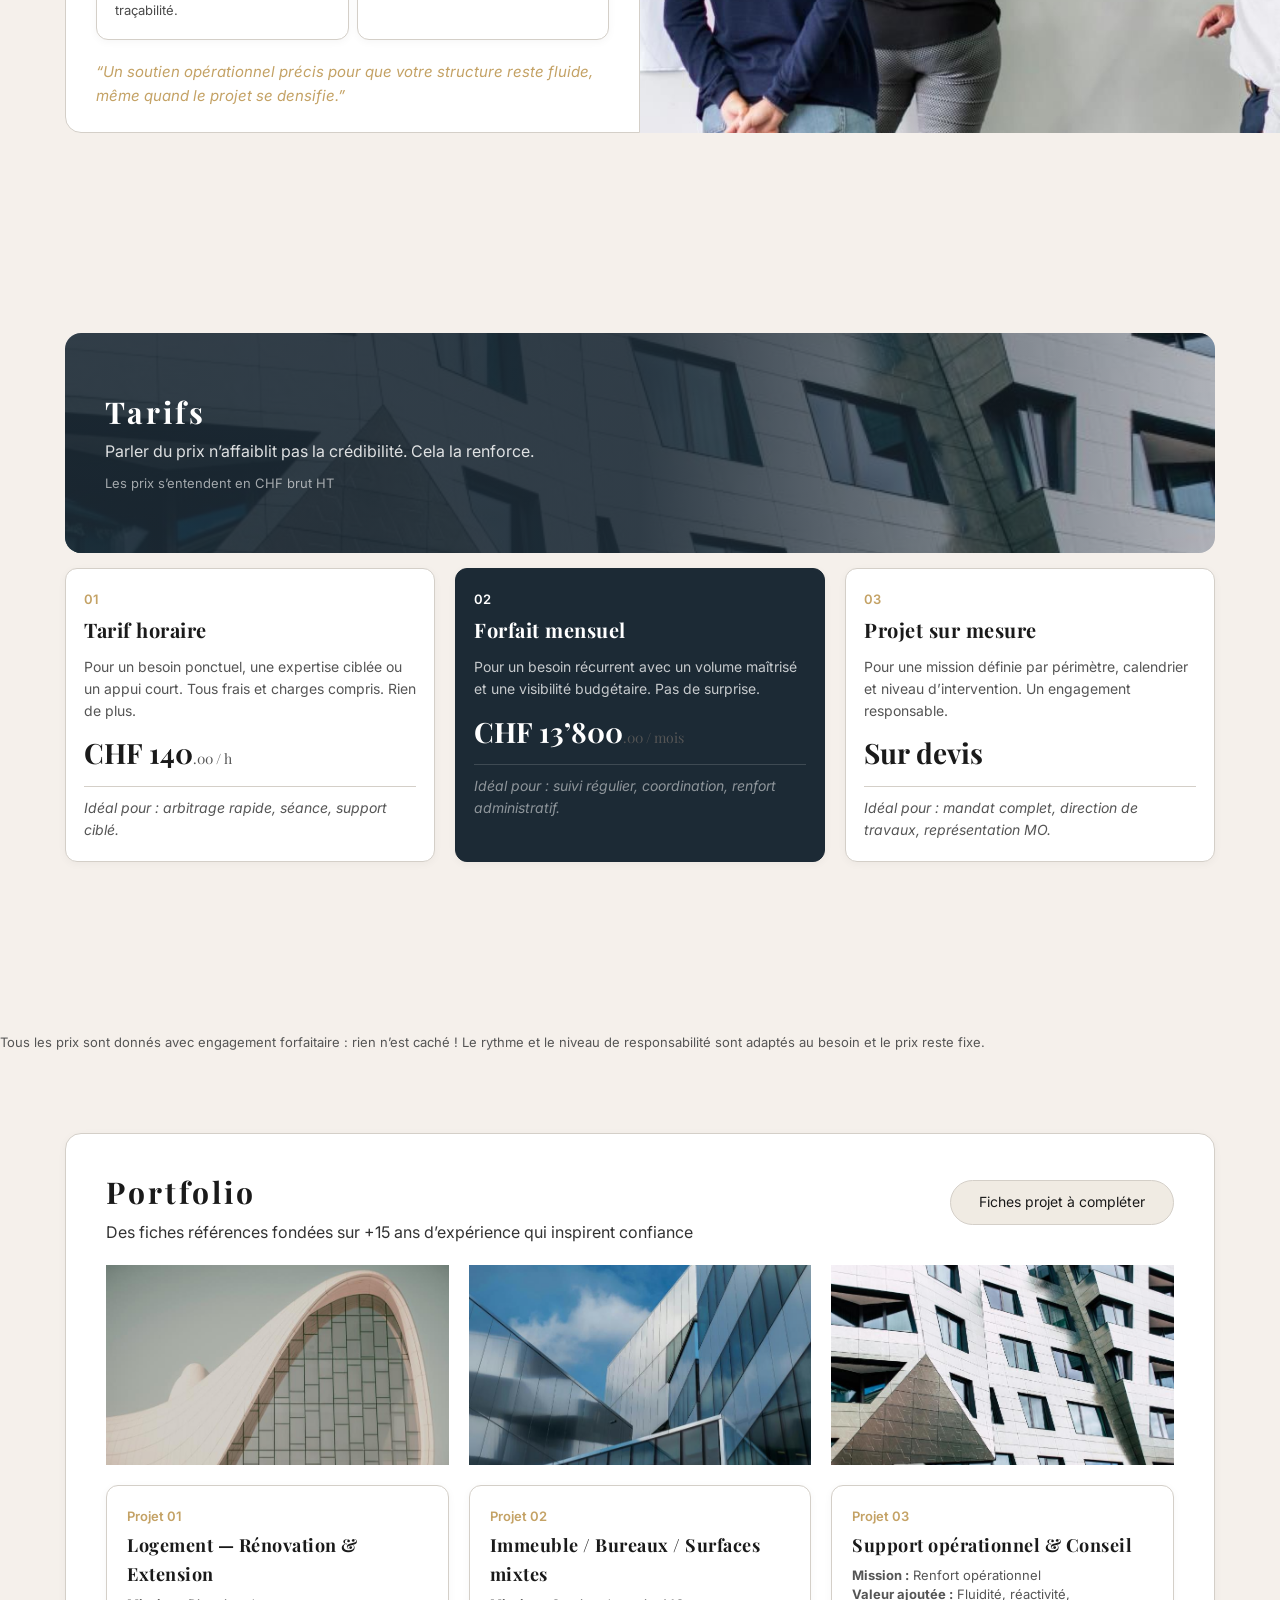
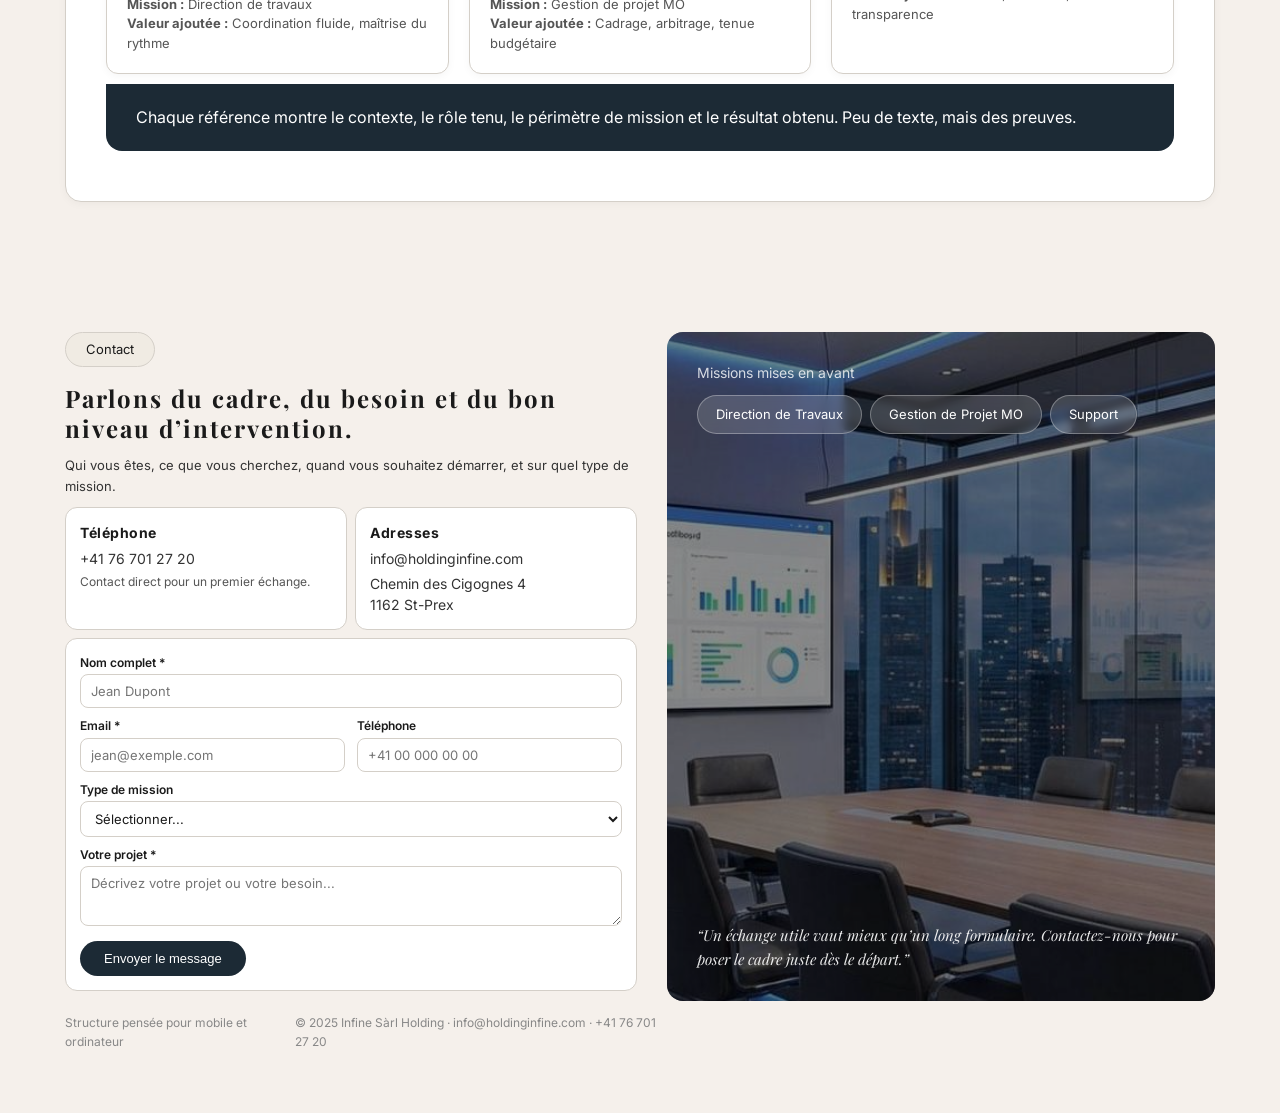
==== commit 3f33aa24: "Logo SVG officiel CorelDRAW" ====
--- a/index.html
+++ b/index.html
@@ -274,7 +274,7 @@
 
 <nav>
   <a class="nav-brand" href="#accueil">
-    <img src="assets/logo.png" alt="Infine Holding Sàrl" style="height:45px;width:auto">
+    <img src="assets/logo.svg" alt="Infine Holding Sàrl" style="height:45px;width:auto">
   </a>
   <button class="nav-toggle" onclick="this.nextElementSibling.classList.toggle('open')"><span></span><span></span><span></span></button>
   <ul class="nav-links">
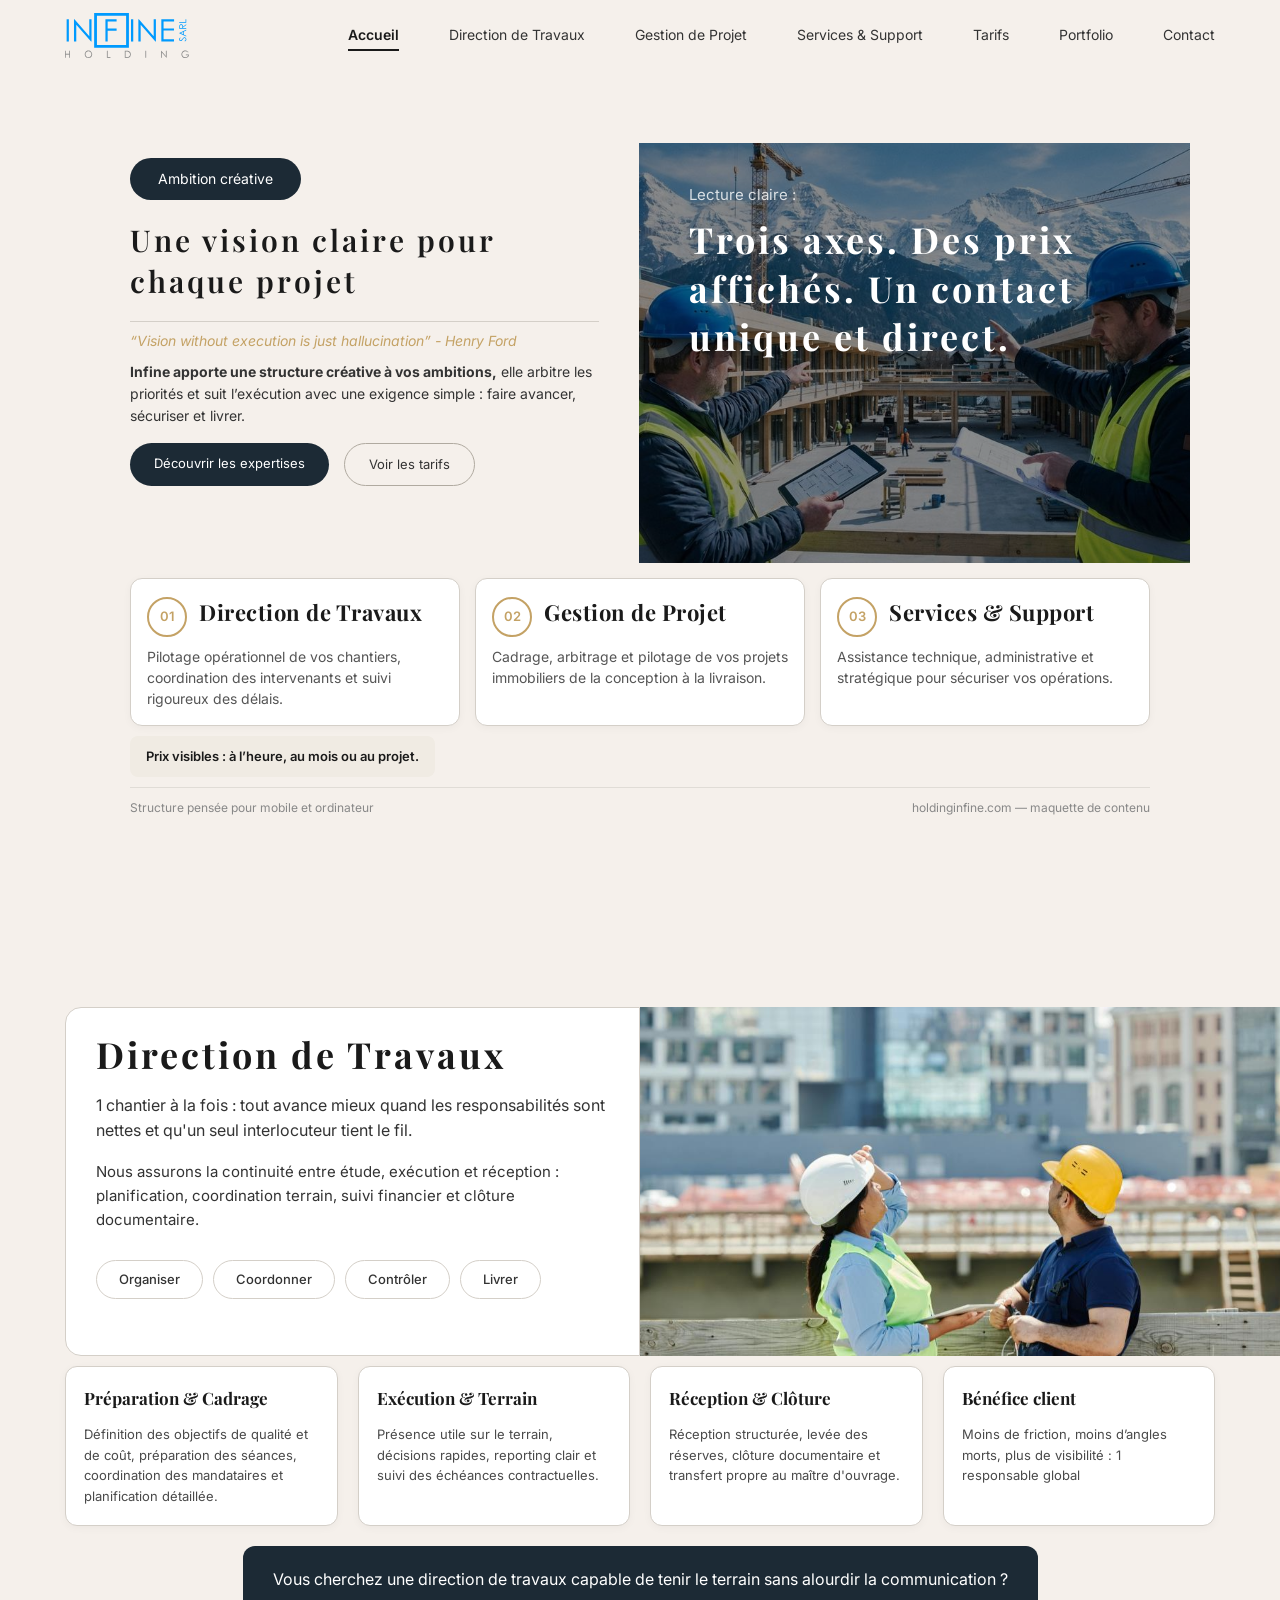
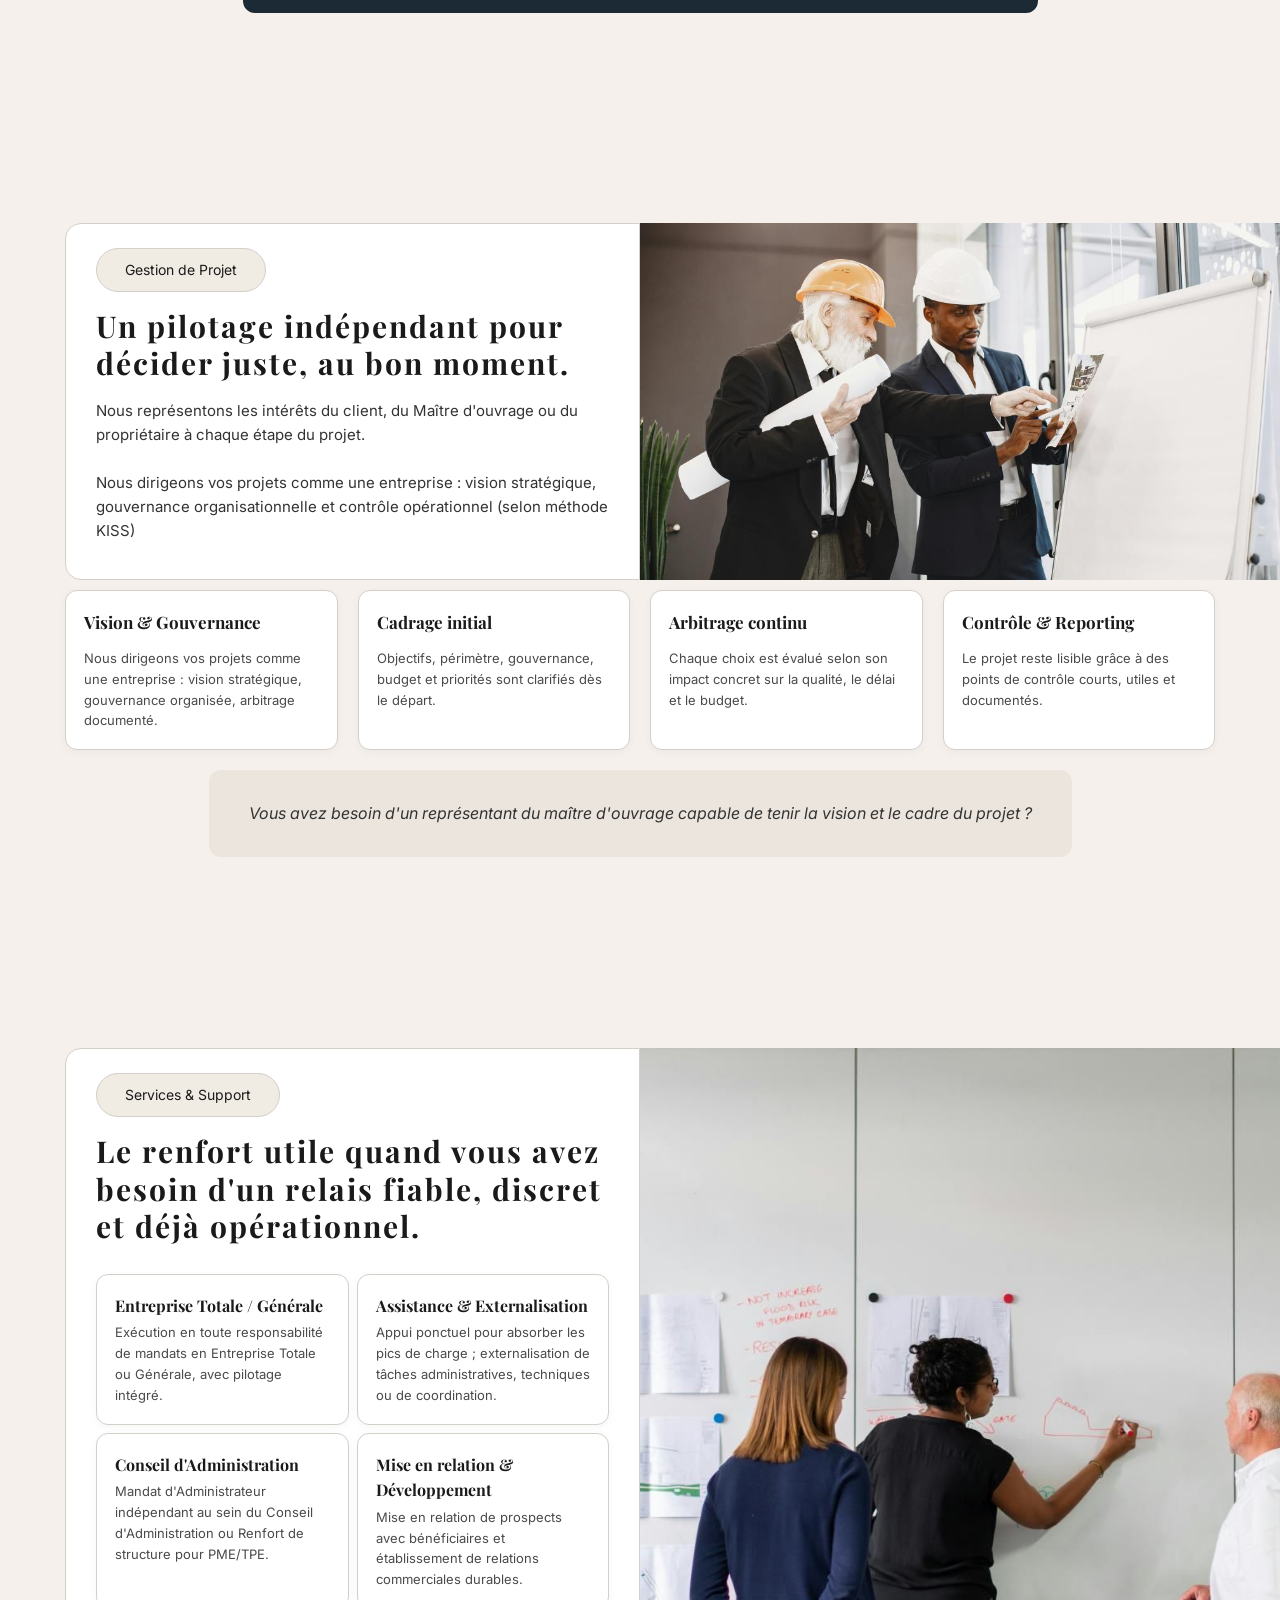
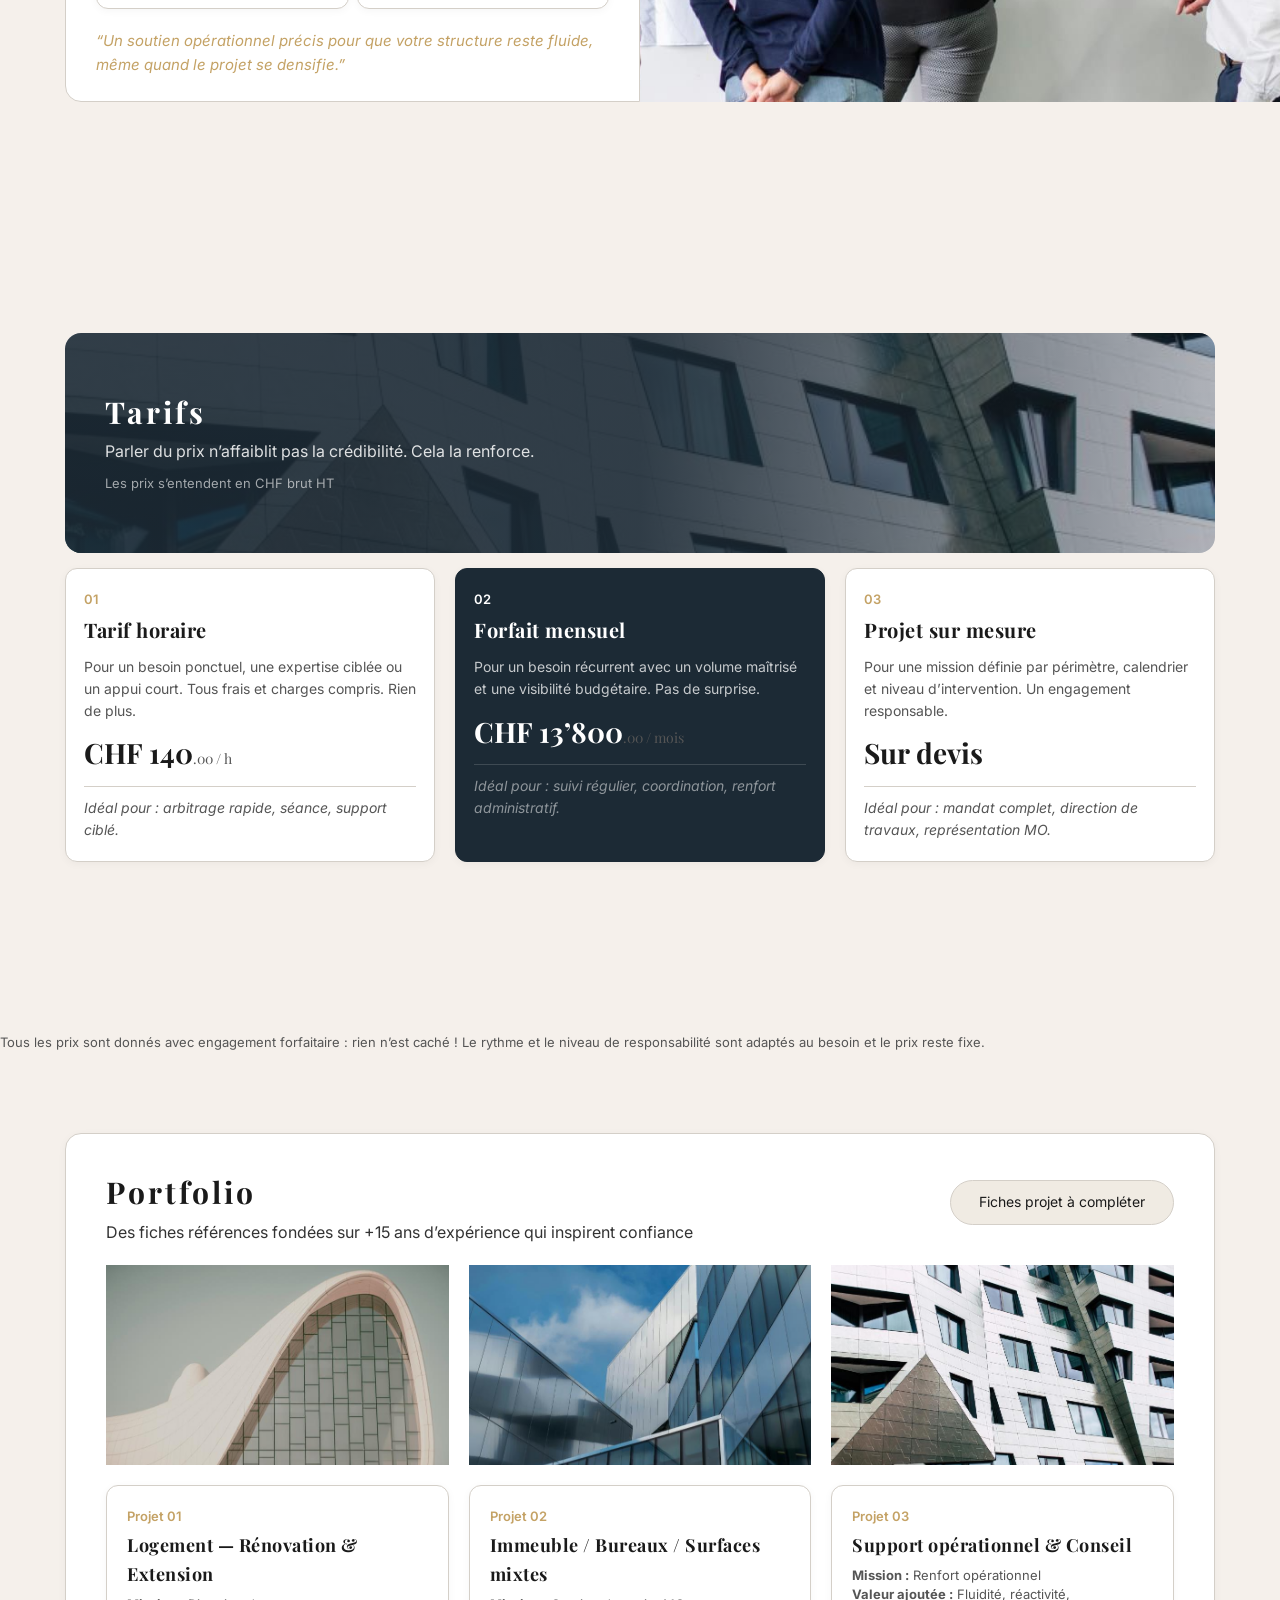
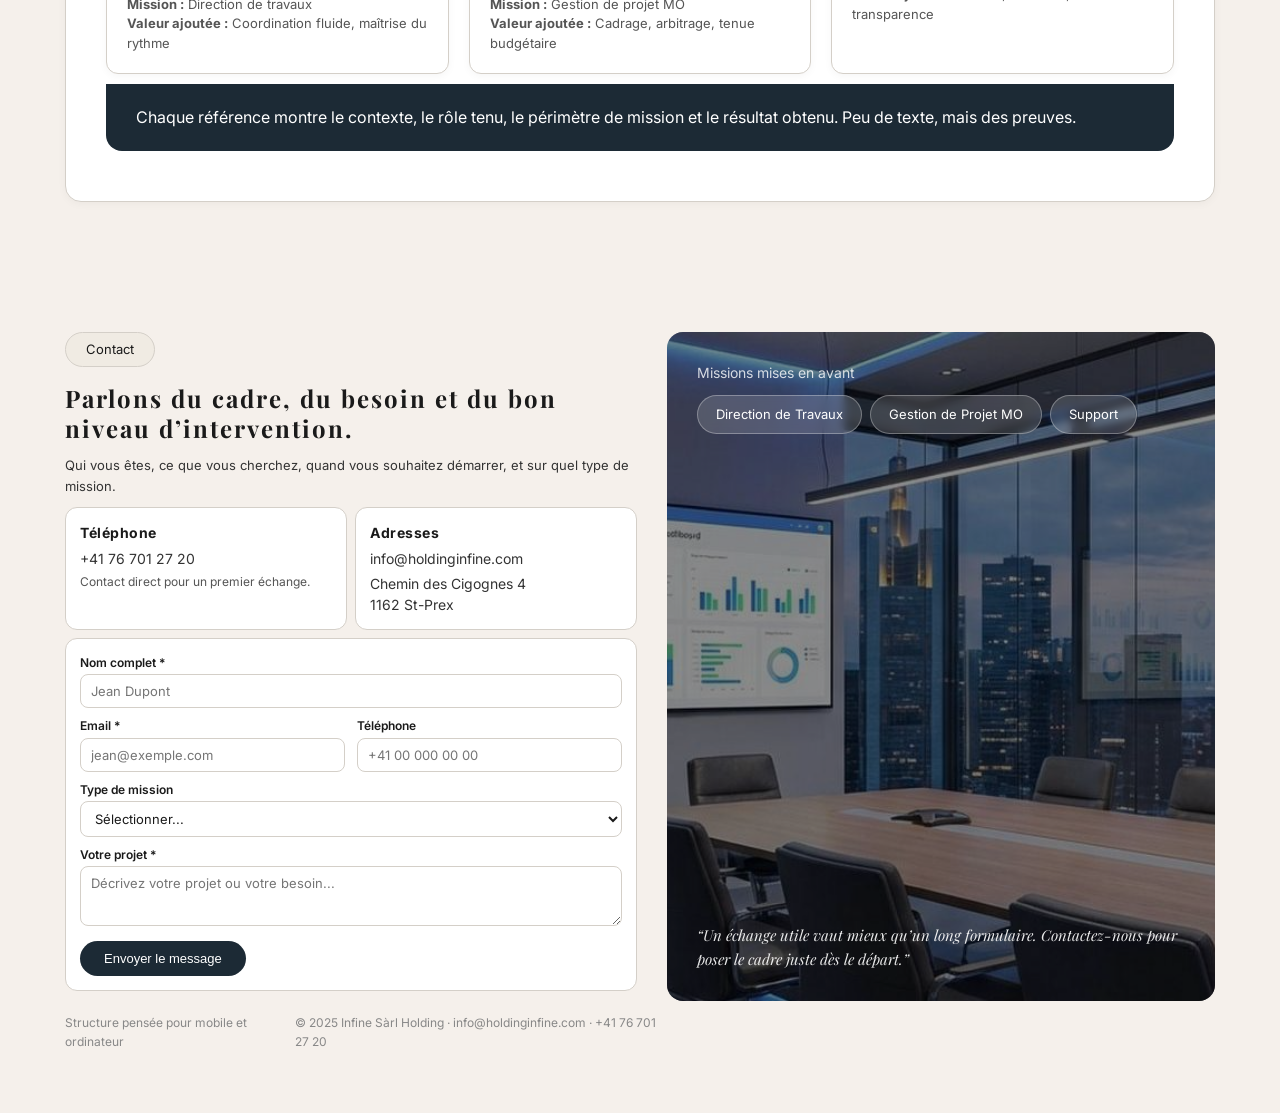
==== commit 875f410b: "CMS live: JS loader charge les JSON et met à jour le contenu en live" ====
--- a/index.html
+++ b/index.html
@@ -269,6 +269,7 @@
     });
   });
   </script>
+  <script src="https://identity.netlify.com/v1/netlify-identity-widget.js"></script>
 </head>
 <body>
 
@@ -477,5 +478,91 @@
 </footer>
 </div></div>
 
+<script>
+  if(window.netlifyIdentity){
+    window.netlifyIdentity.on("init",function(u){if(!u){window.netlifyIdentity.on("login",function(){document.location.href="/admin/"})}});
+  }
+</script>
+<script>
+// CMS Data Loader — fetches JSON from _data/ and updates page content
+(function(){
+  function esc(s){ var d=document.createElement('div'); d.textContent=s; return d.innerHTML; }
+
+  // ACCUEIL
+  fetch('/_data/accueil.json').then(r=>r.json()).then(d=>{
+    var sec=document.getElementById('accueil');
+    if(!sec)return;
+    var h1=sec.querySelector('h1'); if(h1&&d.hero_title) h1.textContent=d.hero_title;
+    var cards=sec.querySelectorAll('.svc-card');
+    if(cards[0]&&d.card1_title){cards[0].querySelector('h3').textContent=d.card1_title; cards[0].querySelector('p').textContent=d.card1_text;}
+    if(cards[1]&&d.card2_title){cards[1].querySelector('h3').textContent=d.card2_title; cards[1].querySelector('p').textContent=d.card2_text;}
+    if(cards[2]&&d.card3_title){cards[2].querySelector('h3').textContent=d.card3_title; cards[2].querySelector('p').textContent=d.card3_text;}
+  }).catch(function(){});
+
+  // DIRECTION
+  fetch('/_data/direction.json').then(r=>r.json()).then(d=>{
+    var sec=document.getElementById('direction');
+    if(!sec)return;
+    var h2=sec.querySelector('h2'); if(h2&&d.title) h2.textContent=d.title;
+    var sub=sec.querySelector('.sub'); if(sub&&d.subtitle) sub.textContent=d.subtitle;
+    var body=sec.querySelector('.body-text'); if(body&&d.intro) body.textContent=d.intro;
+    var cards=sec.querySelectorAll('.card');
+    if(cards[0]&&d.block1_title){cards[0].querySelector('h4').textContent=d.block1_title; cards[0].querySelector('p').textContent=d.block1_text;}
+    if(cards[1]&&d.block2_title){cards[1].querySelector('h4').textContent=d.block2_title; cards[1].querySelector('p').textContent=d.block2_text;}
+    if(cards[2]&&d.block3_title){cards[2].querySelector('h4').textContent=d.block3_title; cards[2].querySelector('p').textContent=d.block3_text;}
+    var banner=sec.querySelector('.dark-banner p'); if(banner&&d.cta) banner.textContent=d.cta;
+  }).catch(function(){});
+
+  // GESTION
+  fetch('/_data/gestion.json').then(r=>r.json()).then(d=>{
+    var sec=document.getElementById('gestion');
+    if(!sec)return;
+    var h2=sec.querySelector('h2'); if(h2&&d.subtitle) h2.textContent=d.subtitle;
+    var bodies=sec.querySelectorAll('.body-text');
+    if(bodies[0]&&d.intro) bodies[0].textContent=d.intro;
+    var cards=sec.querySelectorAll('.card');
+    if(cards[0]&&d.block1_title){cards[0].querySelector('h4').textContent=d.block1_title; cards[0].querySelector('p').textContent=d.block1_text;}
+    if(cards[1]&&d.block2_title){cards[1].querySelector('h4').textContent=d.block2_title; cards[1].querySelector('p').textContent=d.block2_text;}
+    if(cards[2]&&d.block3_title){cards[2].querySelector('h4').textContent=d.block3_title; cards[2].querySelector('p').textContent=d.block3_text;}
+    if(cards[3]&&d.block4_title){cards[3].querySelector('h4').textContent=d.block4_title; cards[3].querySelector('p').textContent=d.block4_text;}
+    var cta=sec.querySelector('.cta-banner p'); if(cta&&d.cta) cta.textContent=d.cta;
+  }).catch(function(){});
+
+  // SERVICES
+  fetch('/_data/services.json').then(r=>r.json()).then(d=>{
+    var sec=document.getElementById('support');
+    if(!sec)return;
+    var h2=sec.querySelector('h2'); if(h2&&d.subtitle) h2.textContent=d.subtitle;
+    var cards=sec.querySelectorAll('.card');
+    if(cards[0]&&d.service1_title){cards[0].querySelector('h4').textContent=d.service1_title; cards[0].querySelector('p').textContent=d.service1_text;}
+    if(cards[1]&&d.service2_title){cards[1].querySelector('h4').textContent=d.service2_title; cards[1].querySelector('p').textContent=d.service2_text;}
+    if(cards[2]&&d.service3_title){cards[2].querySelector('h4').textContent=d.service3_title; cards[2].querySelector('p').textContent=d.service3_text;}
+    if(cards[3]&&d.service4_title){cards[3].querySelector('h4').textContent=d.service4_title; cards[3].querySelector('p').textContent=d.service4_text;}
+  }).catch(function(){});
+
+  // TARIFS
+  fetch('/_data/tarifs.json').then(r=>r.json()).then(d=>{
+    var sec=document.getElementById('tarifs');
+    if(!sec)return;
+    var cards=sec.querySelectorAll('.tarif-card');
+    if(cards[0]&&d.plan1_name){cards[0].querySelector('h3').textContent=d.plan1_name; var p=cards[0].querySelector('.price'); if(p) p.textContent=d.plan1_price;}
+    if(cards[1]&&d.plan2_name){cards[1].querySelector('h3').textContent=d.plan2_name; var p=cards[1].querySelector('.price'); if(p) p.textContent=d.plan2_price;}
+    if(cards[2]&&d.plan3_name){cards[2].querySelector('h3').textContent=d.plan3_name; var p=cards[2].querySelector('.price'); if(p) p.textContent=d.plan3_price;}
+  }).catch(function(){});
+
+  // CONTACT
+  fetch('/_data/contact.json').then(r=>r.json()).then(d=>{
+    var sec=document.getElementById('contact');
+    if(!sec)return;
+    var ps=sec.querySelectorAll('p');
+    ps.forEach(function(p){
+      var t=p.textContent.trim();
+      if(t.match(/^\+41/)&&d.phone) p.textContent=d.phone;
+      if(t.match(/@/)&&d.email) p.textContent=d.email;
+    });
+  }).catch(function(){});
+})();
+</script>
 </body>
 </html>
+
